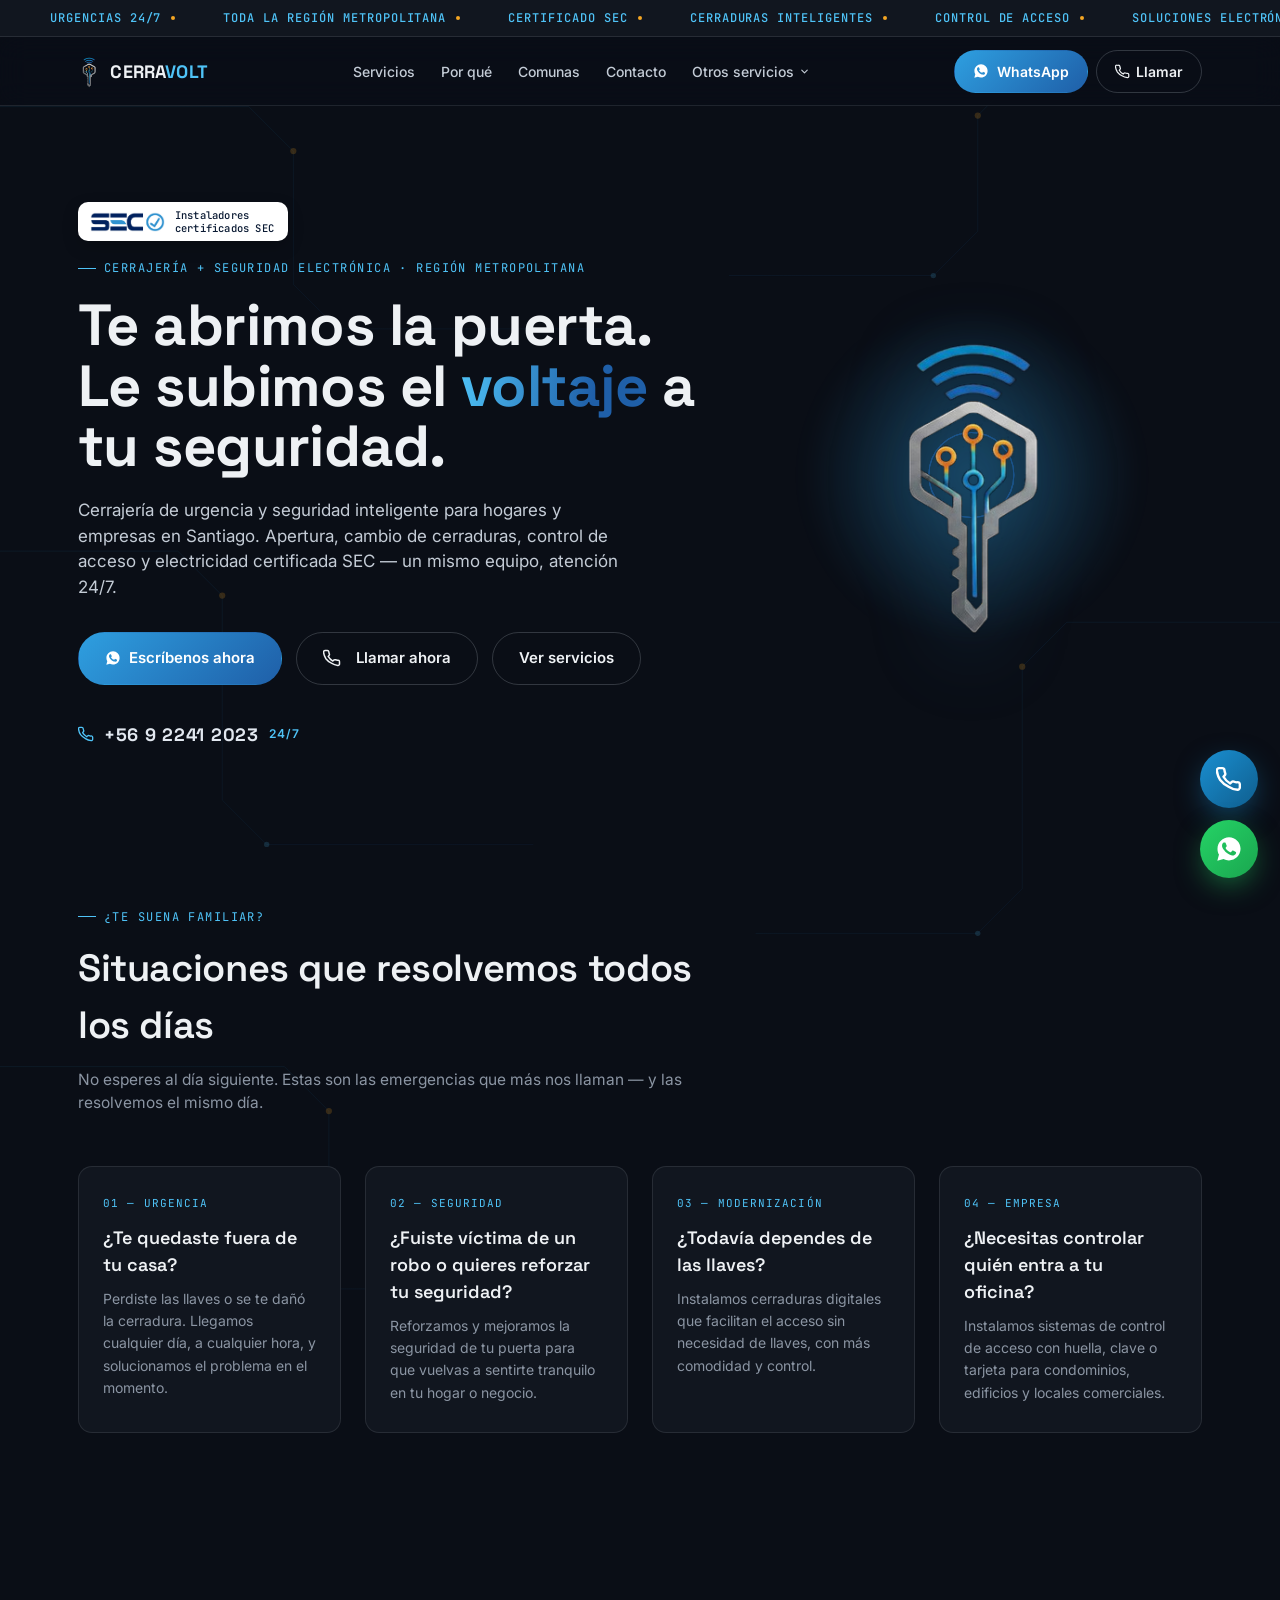
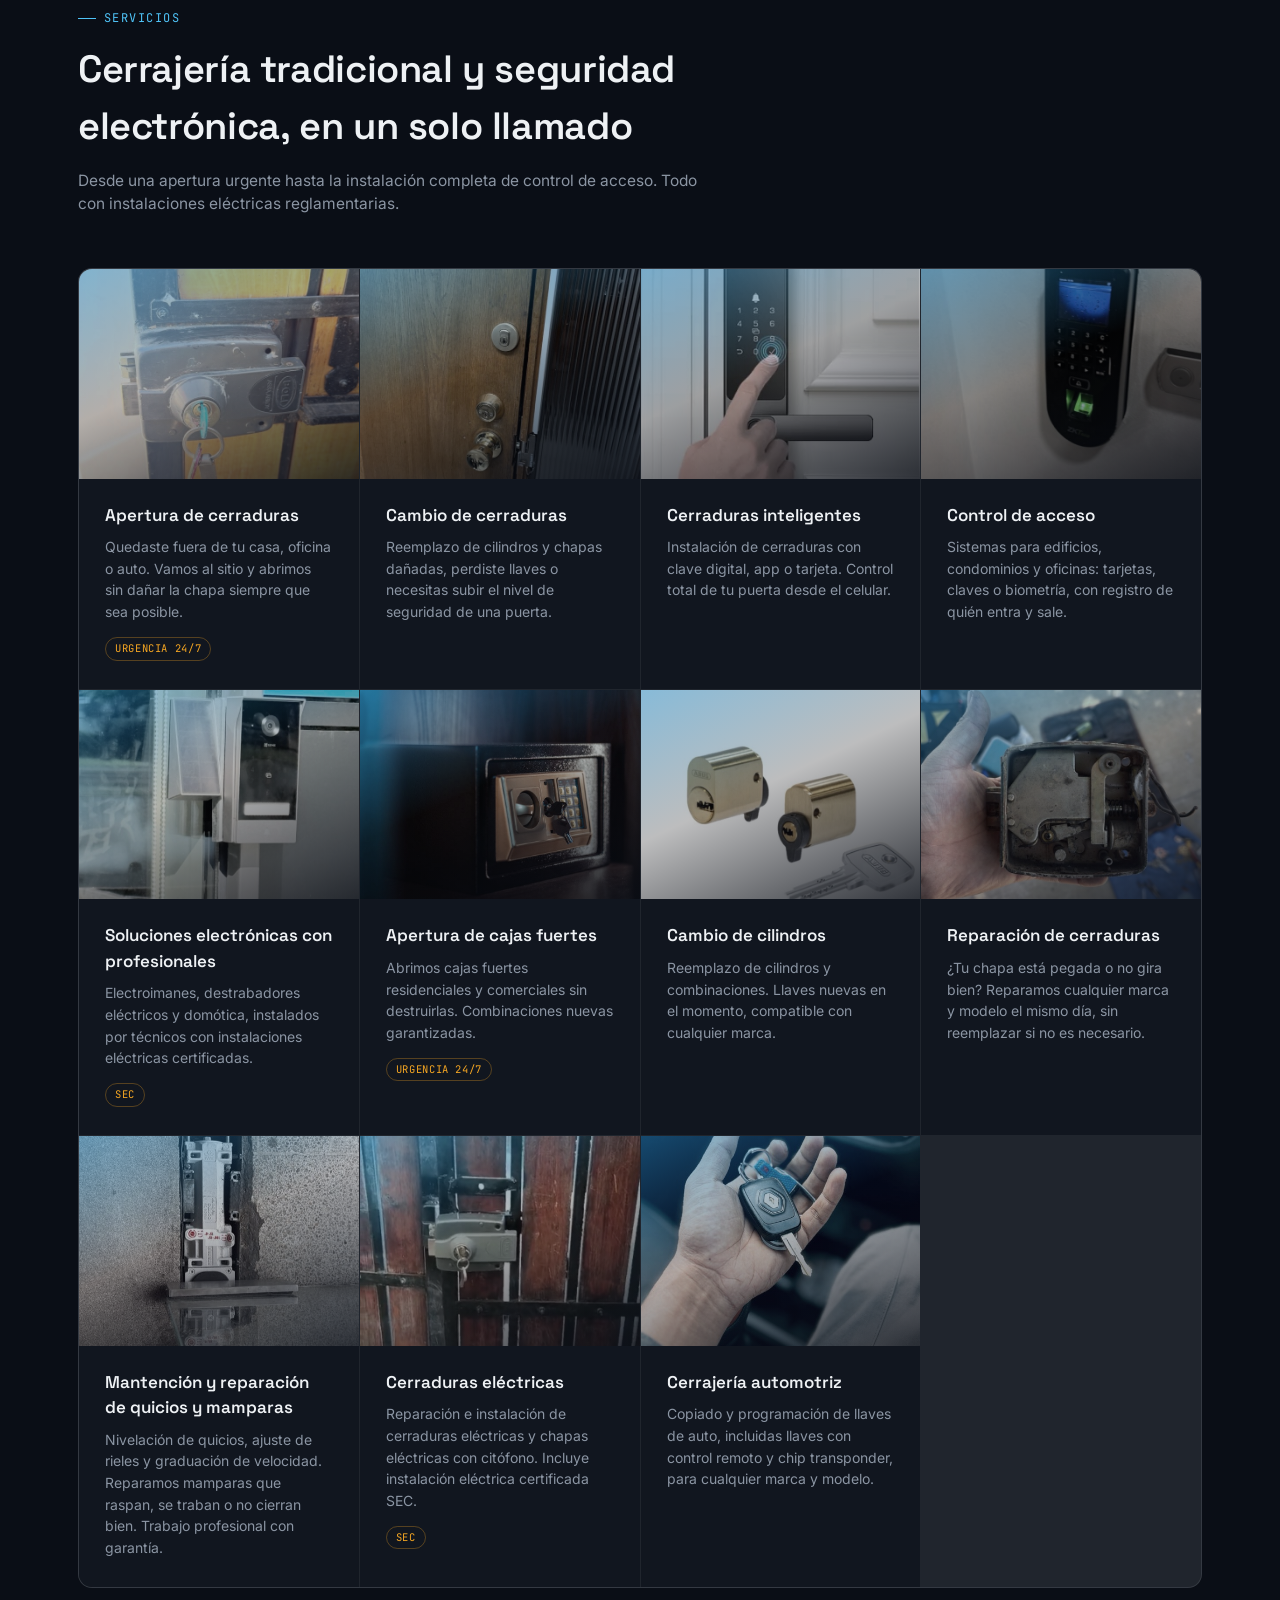
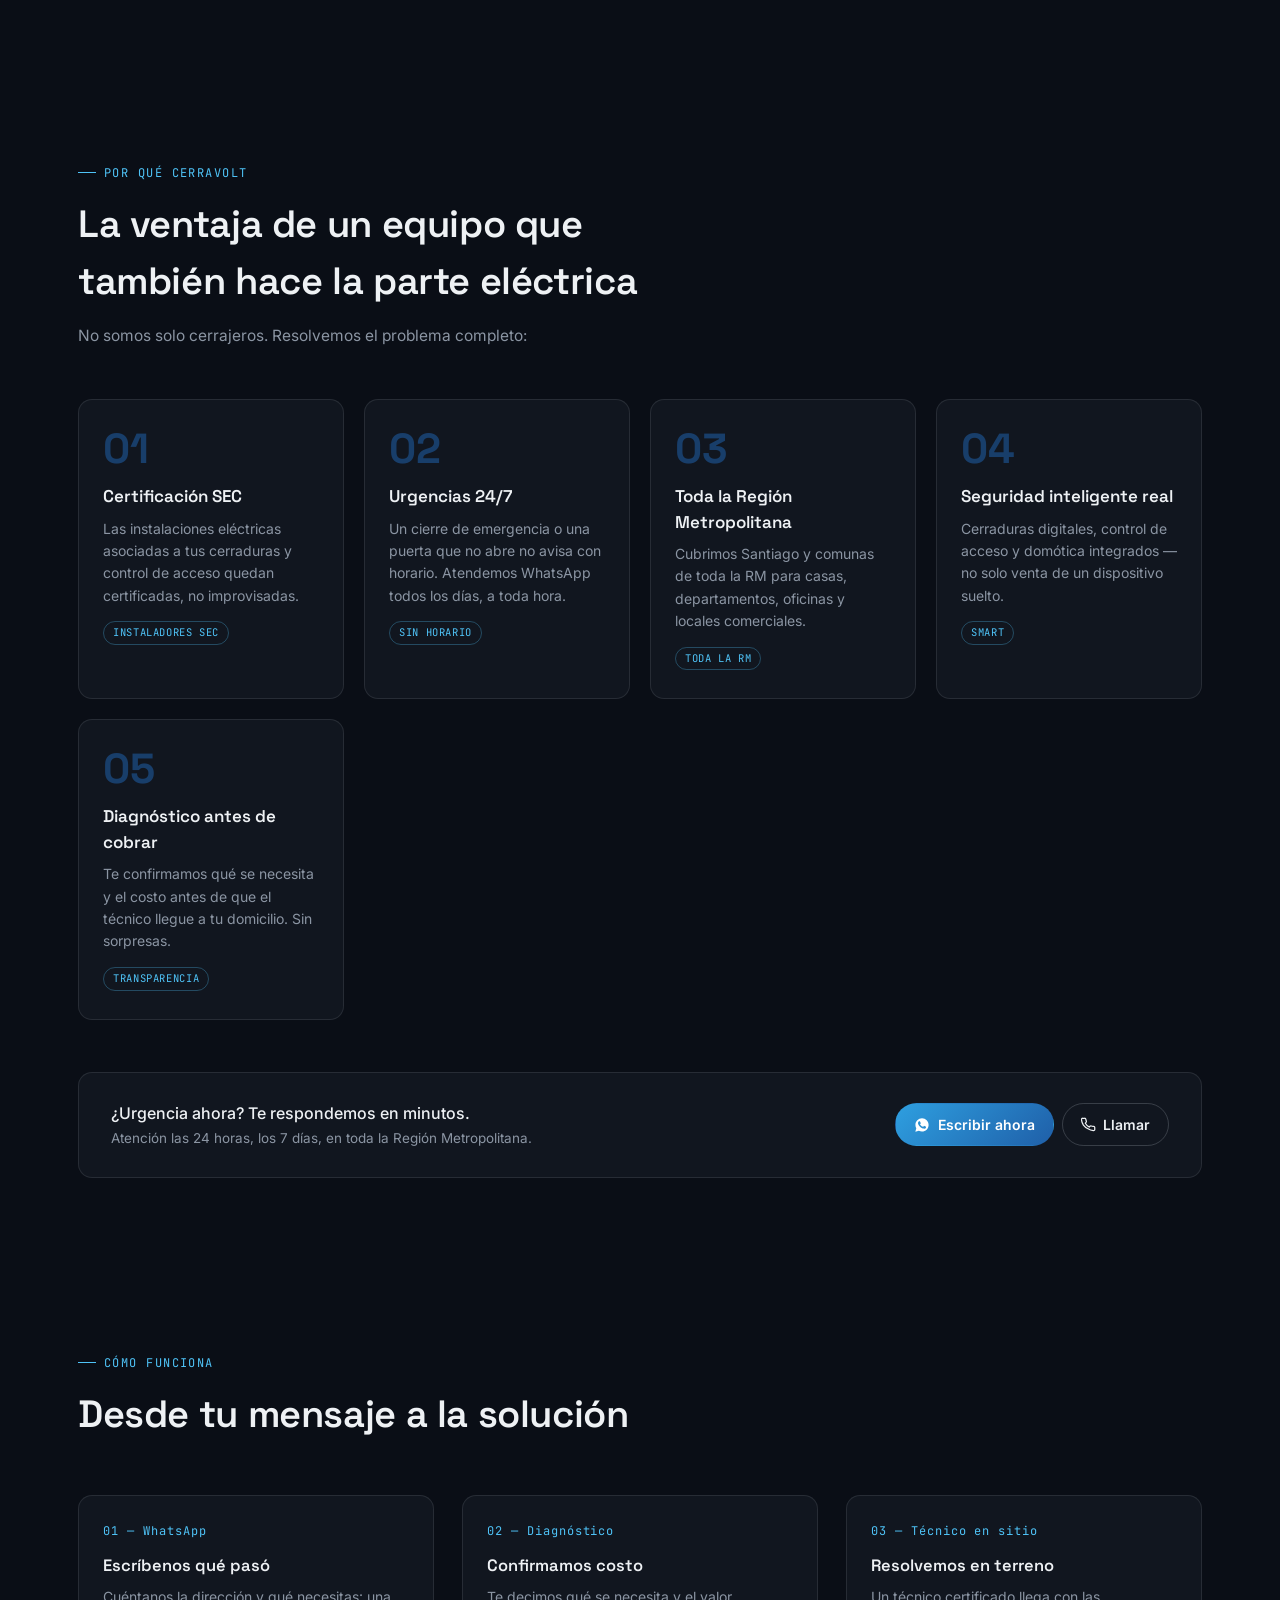
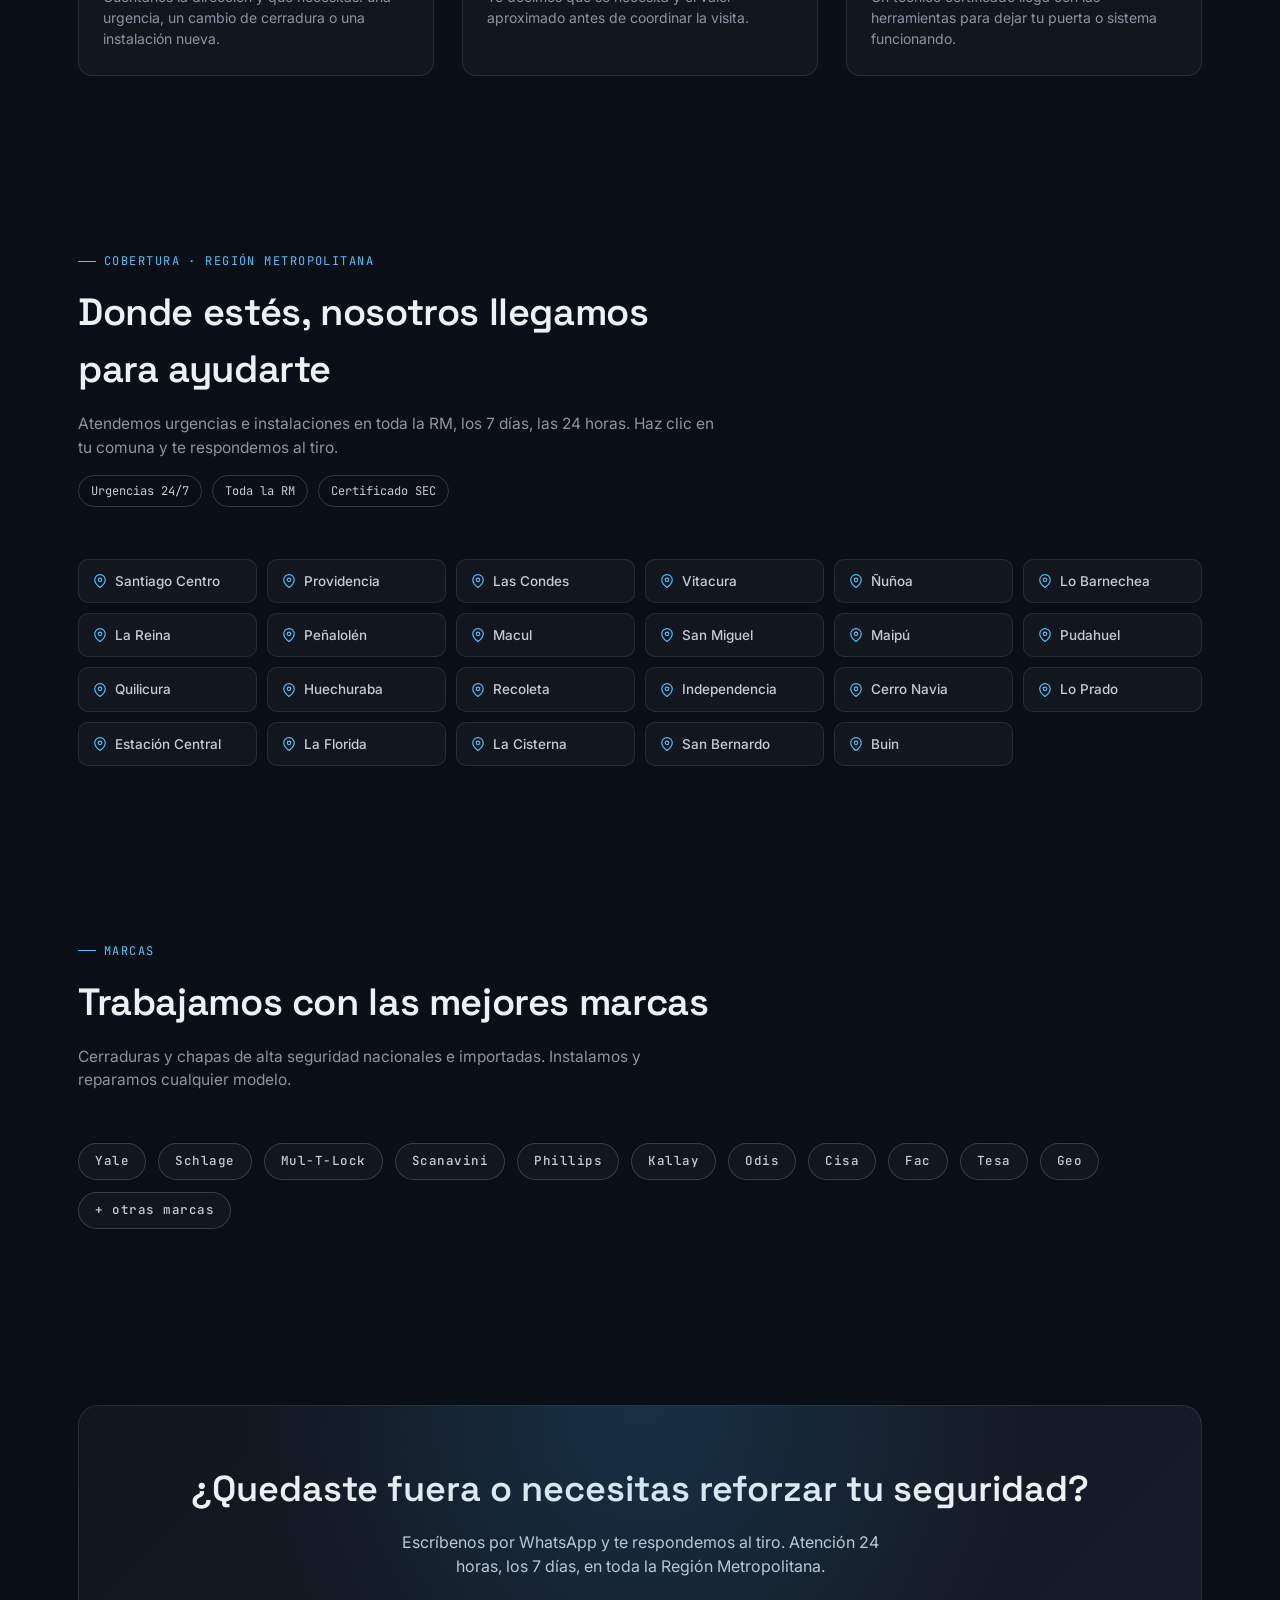
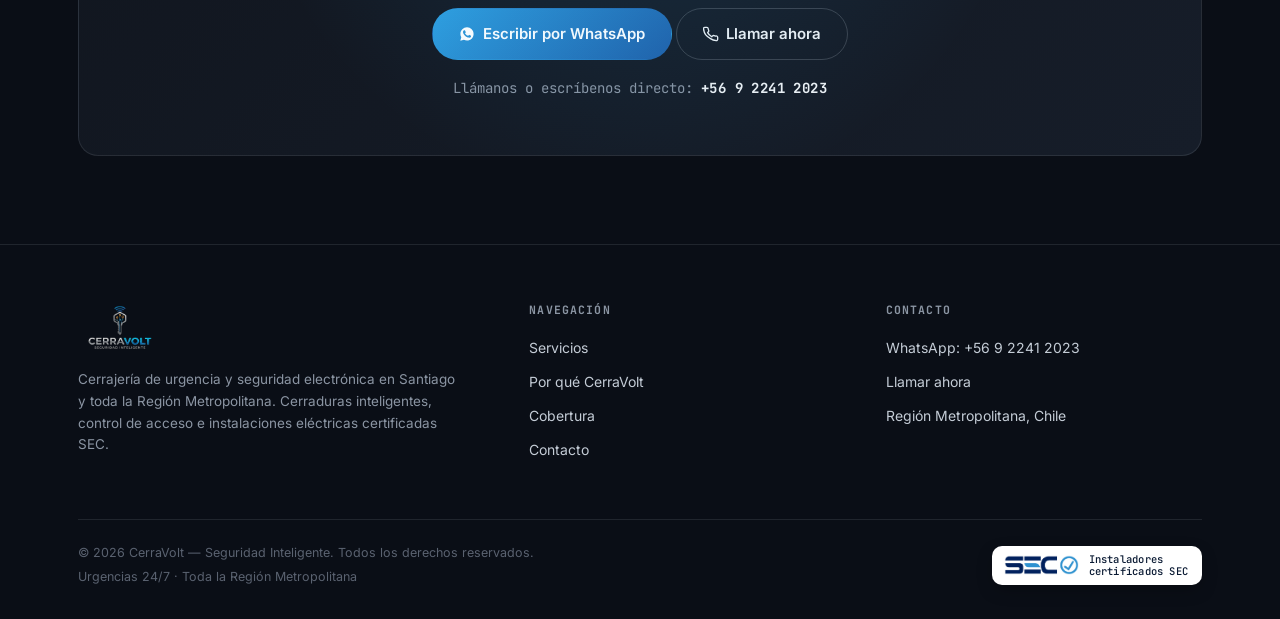
==== index.html @ a711265f "Add files via upload" ====
<!DOCTYPE html>
<html lang="es-CL">
<head>
<meta charset="UTF-8">
<meta name="viewport" content="width=device-width, initial-scale=1.0">
<!-- Google tag (gtag.js) -->
<script async src="https://www.googletagmanager.com/gtag/js?id=AW-18318931266"></script>
<script>
  window.dataLayer = window.dataLayer || [];
  function gtag(){dataLayer.push(arguments);}
  gtag('js', new Date());

  gtag('config', 'AW-18318931266');
</script>
<title>CerraVolt | Cerrajero de Urgencia y Seguridad Inteligente en Santiago RM</title>
<meta name="description" content="CerraVolt: cerrajería de urgencia 24/7 en toda la Región Metropolitana. Cambio de cerraduras, cerraduras inteligentes, control de acceso y electricidad certificada SEC.">
<link rel="icon" href="assets/img/logo-icon.png">
<link rel="preconnect" href="https://fonts.googleapis.com">
<link rel="preconnect" href="https://fonts.gstatic.com" crossorigin>
<link href="https://fonts.googleapis.com/css2?family=Space+Grotesk:wght@400;500;600;700&family=Inter:wght@400;500;600;700&family=JetBrains+Mono:wght@400;500&display=swap" rel="stylesheet">
<link rel="stylesheet" href="assets/css/site.css">
</head>
<body>

<!-- ========== SPLASH SCREEN ========== -->
<div id="cerravolt-splash" style="
  position:fixed; inset:0; z-index:99999;
  background: linear-gradient(160deg, #07142a 0%, #0f2f55 55%, #07142a 100%);
  display:flex; flex-direction:column; align-items:center; justify-content:center;
  overflow:hidden;
">
  <!-- Pistas PCB decorativas de fondo -->
  <svg id="splash-pcb" style="position:absolute;inset:0;width:100%;height:100%;opacity:0.08;" viewBox="0 0 600 400" preserveAspectRatio="xMidYMid slice" xmlns="http://www.w3.org/2000/svg">
    <g stroke="#2e9fe0" stroke-width="1.4" fill="none">
      <polyline points="0,80 60,80 60,140 160,140"/>
      <circle cx="160" cy="140" r="5" fill="#2e9fe0"/>
      <polyline points="160,140 220,140 220,60 360,60"/>
      <circle cx="220" cy="140" r="3" fill="none" stroke="#2e9fe0"/>
      <polyline points="360,60 360,200 480,200 480,280"/>
      <circle cx="360" cy="60" r="5" fill="#2e9fe0"/>
      <polyline points="0,250 80,250 80,320 200,320 200,200 340,200"/>
      <circle cx="80" cy="250" r="3" fill="none" stroke="#2e9fe0"/>
      <circle cx="340" cy="200" r="5" fill="#2e9fe0"/>
      <polyline points="500,0 500,100 600,100"/>
      <circle cx="500" cy="100" r="4" fill="#2e9fe0"/>
      <polyline points="120,0 120,40 280,40 280,160 420,160 420,360 600,360"/>
      <circle cx="280" cy="40" r="3" fill="none" stroke="#2e9fe0"/>
      <circle cx="420" cy="160" r="5" fill="#2e9fe0"/>
    </g>
  </svg>

  <!-- Logo (escala desde cero) -->
  <div id="splash-logo" style="
    width:110px; height:110px;
    transform:scale(0); opacity:0;
    transition: transform 0.6s cubic-bezier(.34,1.56,.64,1), opacity 0.4s ease;
    margin-bottom:24px;
  ">
    <img src="assets/img/logo-icon.png"
         alt="CerraVolt" style="width:100%;height:100%;object-fit:contain;filter:drop-shadow(0 0 18px #1a8fd1cc);">
  </div>

  <!-- Título (aparece letra a letra) -->
  <div id="splash-title" style="
    font-family:'Montserrat',sans-serif; font-size:clamp(28px,6vw,48px); font-weight:900;
    letter-spacing:0.18em; color:#ffffff; text-transform:uppercase;
    overflow:hidden; height:1.2em; display:flex;
    text-shadow: 0 0 20px #1a8fd199;
  ">
    <span id="splash-letters" style="display:inline-flex;gap:0;"></span>
  </div>

  <!-- Tagline fade-in -->
  <div id="splash-tagline" style="
    font-family:'Montserrat',sans-serif; font-size:clamp(11px,2vw,15px);
    letter-spacing:0.3em; color:#4fc3f7; text-transform:uppercase;
    margin-top:10px; opacity:0;
    transition: opacity 0.6s ease 0.1s;
  ">SEGURIDAD INTELIGENTE</div>

  <!-- Línea acento inferior -->
  <div id="splash-line" style="
    position:absolute; bottom:0; left:0; right:0; height:3px;
    background:linear-gradient(90deg,transparent 0%,#4fc3f7 40%,#2e9fe0 60%,transparent 100%);
    transform:scaleX(0); transform-origin:center;
    transition: transform 0.7s cubic-bezier(.25,.46,.45,.94) 0.3s;
  "></div>
</div>

<script>
(function(){
  // Solo mostrar si NO se ha mostrado en esta sesión
  if (sessionStorage.getItem('cv_splash_shown')) {
    document.getElementById('cerravolt-splash').style.display='none';
    return;
  }
  sessionStorage.setItem('cv_splash_shown','1');

  var splash = document.getElementById('cerravolt-splash');
  var logo   = document.getElementById('splash-logo');
  var lettersEl = document.getElementById('splash-letters');
  var tagline = document.getElementById('splash-tagline');
  var line   = document.getElementById('splash-line');
  var word   = 'CERRAVOLT';

  // Paso 1 (150ms): escala logo
  setTimeout(function(){
    logo.style.transform = 'scale(1)';
    logo.style.opacity   = '1';
  }, 150);

  // Paso 2 (700ms): escribir letras una a una
  var delay = 700;
  for (var i = 0; i < word.length; i++) {
    (function(ch, d){
      setTimeout(function(){
        var span = document.createElement('span');
        span.textContent = ch;
        span.style.cssText = 'display:inline-block;opacity:0;transform:translateY(30px);transition:all 0.25s ease;color:'+(i>=5?'#4fc3f7':'#ffffff');
        lettersEl.appendChild(span);
        requestAnimationFrame(function(){
          requestAnimationFrame(function(){
            span.style.opacity   = '1';
            span.style.transform = 'translateY(0)';
          });
        });
      }, d);
    })(word[i], delay + i * 100);
  }

  // Paso 3 (1750ms): tagline + línea
  setTimeout(function(){
    tagline.style.opacity = '1';
    line.style.transform  = 'scaleX(1)';
  }, 1750);

  // Paso 4 (2800ms): fade out splash
  setTimeout(function(){
    splash.style.transition = 'opacity 0.7s ease';
    splash.style.opacity = '0';
    splash.style.pointerEvents = 'none';
    setTimeout(function(){ splash.style.display = 'none'; }, 750);
  }, 2800);
})();
</script>
<!-- ========== /SPLASH SCREEN ========== -->


<svg class="circuit-bg" id="circuitBg" viewBox="0 0 1440 1600" preserveAspectRatio="xMidYMin slice" xmlns="http://www.w3.org/2000/svg">
  <defs>
    <linearGradient id="traceGrad" x1="0" y1="0" x2="1" y2="1">
      <stop offset="0%" stop-color="#2e9fe0"/>
      <stop offset="100%" stop-color="#1f5fa8"/>
    </linearGradient>
  </defs>
  <g stroke="url(#traceGrad)" stroke-width="1" fill="none" opacity="0.18">
    <path d="M -50 120 H 280 L 330 170 V 320 L 380 370 H 700"/>
    <path d="M 1500 80 H 1150 L 1100 130 V 260 L 1050 310 H 820"/>
    <path d="M -50 620 H 200 L 250 670 V 900 L 300 950 H 600"/>
    <path d="M 1500 700 H 1200 L 1150 750 V 1000 L 1100 1050 H 850"/>
    <path d="M -50 1200 H 320 L 370 1250 V 1450 H 700"/>
  </g>
  <g fill="#f5a623" opacity="0.35">
    <circle cx="330" cy="170" r="3.5"/>
    <circle cx="1100" cy="130" r="3.5"/>
    <circle cx="250" cy="670" r="3.5"/>
    <circle cx="1150" cy="750" r="3.5"/>
    <circle cx="370" cy="1250" r="3.5"/>
  </g>
  <g fill="#4fc3f7" opacity="0.3">
    <circle cx="380" cy="370" r="3"/>
    <circle cx="1050" cy="310" r="3"/>
    <circle cx="300" cy="950" r="3"/>
    <circle cx="1100" cy="1050" r="3"/>
  </g>
</svg>

<div class="marquee">
  <div class="wrap" style="padding:0;">
    <div class="marquee-track" id="marqueeTrack">
    </div>
  </div>
</div>

<header class="nav">
  <div class="wrap nav-inner">
    <a href="#top" class="brand">
      <img src="assets/img/logo-icon.png" alt="CerraVolt">
      <span class="word">CERRA<span class="volt">VOLT</span></span>
    </a>
    <button type="button" class="nav-mobile-toggle" id="navMobileToggle" aria-label="Abrir menú" aria-expanded="false" aria-controls="navMobileMenu">
      <svg width="22" height="22" viewBox="0 0 24 24" fill="none" stroke="currentColor" stroke-width="2" stroke-linecap="round" stroke-linejoin="round"><line x1="3" y1="6" x2="21" y2="6"/><line x1="3" y1="12" x2="21" y2="12"/><line x1="3" y1="18" x2="21" y2="18"/></svg>
    </button>
    <nav class="nav-links">
      <a href="#servicios">Servicios</a>
      <a href="#por-que">Por qué</a>
      <a href="#cobertura">Comunas</a>
      <a href="#contacto">Contacto</a>
      <div class="nav-dropdown">
        <a href="#" class="nav-dropdown-toggle" onclick="return false;">
          Otros servicios
          <svg width="11" height="11" viewBox="0 0 24 24" fill="none" stroke="currentColor" stroke-width="2.5" stroke-linecap="round" stroke-linejoin="round"><polyline points="6 9 12 15 18 9"/></svg>
        </a>
        <div class="nav-dropdown-menu">
          <a href="vidrieria/">Quicios, mamparas y vidrios</a>
          <a href="electricidad/">Soluciones eléctricas y electrónicas</a>
        </div>
      </div>
    </nav>
    <div style="display:flex;align-items:center;gap:8px;">
    <a class="btn btn-primary" id="navWaBtn" href="#" target="_blank" rel="noopener">
      <svg class="icon-wa" viewBox="0 0 24 24"><path fill="currentColor" d="M12.04 2C6.58 2 2.13 6.45 2.13 11.91c0 1.79.47 3.46 1.29 4.91L2 22l5.31-1.39c1.39.76 2.98 1.19 4.67 1.19h.01c5.46 0 9.91-4.45 9.91-9.91C21.9 6.45 17.5 2 12.04 2zm5.81 14.07c-.25.7-1.45 1.34-2 1.43-.51.08-1.15.11-1.86-.12-.43-.13-.98-.32-1.69-.62-2.97-1.28-4.91-4.27-5.06-4.47-.15-.2-1.21-1.61-1.21-3.07 0-1.46.77-2.18 1.04-2.47.27-.29.59-.36.79-.36.2 0 .4 0 .57.01.18.01.43-.07.67.51.25.6.85 2.07.92 2.22.07.15.12.33.02.53-.1.2-.15.32-.3.49-.15.17-.31.38-.45.51-.15.15-.3.31-.13.6.17.29.76 1.25 1.63 2.02 1.12 1 2.06 1.31 2.36 1.46.3.15.47.13.65-.08.18-.21.76-.88.96-1.18.2-.3.4-.25.67-.15.27.1 1.74.82 2.04.97.3.15.5.22.57.34.07.13.07.74-.18 1.44z"/></svg>
      WhatsApp
    </a>
    <a class="btn btn-ghost" href="tel:+56922412023" style="display:inline-flex;align-items:center;gap:6px;">
      <svg width="15" height="15" viewBox="0 0 24 24" fill="none" stroke="currentColor" stroke-width="2" stroke-linecap="round" stroke-linejoin="round"><path d="M22 16.92v3a2 2 0 01-2.18 2 19.79 19.79 0 01-8.63-3.07A19.5 19.5 0 013.86 13a19.79 19.79 0 01-3.07-8.67A2 2 0 012.77 2h3a2 2 0 012 1.72c.127.96.361 1.903.7 2.81a2 2 0 01-.45 2.11L6.91 9.91a16 16 0 006.18 6.18l1.27-1.27a2 2 0 012.11-.45c.907.339 1.85.573 2.81.7A2 2 0 0122 16.92z"/></svg>
      Llamar
    </a>
    </div>
  </div>
  <div class="nav-mobile-menu" id="navMobileMenu">
    <a href="#servicios">Servicios</a>
    <a href="#por-que">Por qué CerraVolt</a>
    <a href="#cobertura">Comunas</a>
    <a href="#marcas">Marcas</a>
    <a href="#contacto">Contacto</a>
    <div class="nav-mobile-divider"></div>
    <span class="nav-mobile-label">Otros servicios</span>
    <a href="vidrieria/">Quicios, mamparas y vidrios</a>
    <a href="electricidad/">Soluciones eléctricas y electrónicas</a>
    <div class="nav-mobile-divider"></div>
    <a class="btn btn-primary nav-mobile-wa-btn" href="#" target="_blank" rel="noopener">
      <svg class="icon-wa" viewBox="0 0 24 24"><path fill="currentColor" d="M12.04 2C6.58 2 2.13 6.45 2.13 11.91c0 1.79.47 3.46 1.29 4.91L2 22l5.31-1.39c1.39.76 2.98 1.19 4.67 1.19h.01c5.46 0 9.91-4.45 9.91-9.91C21.9 6.45 17.5 2 12.04 2zm5.81 14.07c-.25.7-1.45 1.34-2 1.43-.51.08-1.15.11-1.86-.12-.43-.13-.98-.32-1.69-.62-2.97-1.28-4.91-4.27-5.06-4.47-.15-.2-1.21-1.61-1.21-3.07 0-1.46.77-2.18 1.04-2.47.27-.29.59-.36.79-.36.2 0 .4 0 .57.01.18.01.43-.07.67.51.25.6.85 2.07.92 2.22.07.15.12.33.02.53-.1.2-.15.32-.3.49-.15.17-.31.38-.45.51-.15.15-.3.31-.13.6.17.29.76 1.25 1.63 2.02 1.12 1 2.06 1.31 2.36 1.46.3.15.47.13.65-.08.18-.21.76-.88.96-1.18.2-.3.4-.25.67-.15.27.1 1.74.82 2.04.97.3.15.5.22.57.34.07.13.07.74-.18 1.44z"/></svg>
      Escribir por WhatsApp
    </a>
    <a class="btn btn-ghost" href="tel:+56922412023" style="display:inline-flex;align-items:center;justify-content:center;gap:6px;">
      <svg width="15" height="15" viewBox="0 0 24 24" fill="none" stroke="currentColor" stroke-width="2" stroke-linecap="round" stroke-linejoin="round"><path d="M22 16.92v3a2 2 0 01-2.18 2 19.79 19.79 0 01-8.63-3.07A19.5 19.5 0 013.86 13a19.79 19.79 0 01-3.07-8.67A2 2 0 012.77 2h3a2 2 0 012 1.72c.127.96.361 1.903.7 2.81a2 2 0 01-.45 2.11L6.91 9.91a16 16 0 006.18 6.18l1.27-1.27a2 2 0 012.11-.45c.907.339 1.85.573 2.81.7A2 2 0 0122 16.92z"/></svg>
      Llamar ahora
    </a>
  </div>
</header>

<main id="top">

  <section class="hero">
    <div class="wrap hero-grid">
      <div>
        <div class="sec-badge" style="margin-bottom:18px;">
          <img src="assets/img/sec-badge.png" alt="SEC">
          <span>Instaladores<br>certificados SEC</span>
        </div>
        <div class="eyebrow">Cerrajería + seguridad electrónica · Región Metropolitana</div>
        <h1>Te abrimos la puerta.<br>Le subimos el <span class="accent">voltaje</span> a tu seguridad.</h1>
        <p class="lead">Cerrajería de urgencia y seguridad inteligente para hogares y empresas en Santiago. Apertura, cambio de cerraduras, control de acceso y electricidad certificada SEC — un mismo equipo, atención 24/7.</p>
        <div class="hero-cta">
          <a class="btn btn-primary btn-lg hero-wa-btn" href="#" target="_blank" rel="noopener">
            <svg class="icon-wa" viewBox="0 0 24 24"><path fill="currentColor" d="M12.04 2C6.58 2 2.13 6.45 2.13 11.91c0 1.79.47 3.46 1.29 4.91L2 22l5.31-1.39c1.39.76 2.98 1.19 4.67 1.19h.01c5.46 0 9.91-4.45 9.91-9.91C21.9 6.45 17.5 2 12.04 2zm5.81 14.07c-.25.7-1.45 1.34-2 1.43-.51.08-1.15.11-1.86-.12-.43-.13-.98-.32-1.69-.62-2.97-1.28-4.91-4.27-5.06-4.47-.15-.2-1.21-1.61-1.21-3.07 0-1.46.77-2.18 1.04-2.47.27-.29.59-.36.79-.36.2 0 .4 0 .57.01.18.01.43-.07.67.51.25.6.85 2.07.92 2.22.07.15.12.33.02.53-.1.2-.15.32-.3.49-.15.17-.31.38-.45.51-.15.15-.3.31-.13.6.17.29.76 1.25 1.63 2.02 1.12 1 2.06 1.31 2.36 1.46.3.15.47.13.65-.08.18-.21.76-.88.96-1.18.2-.3.4-.25.67-.15.27.1 1.74.82 2.04.97.3.15.5.22.57.34.07.13.07.74-.18 1.44z"/></svg>
            Escríbenos ahora
          </a>
          <a class="btn btn-ghost btn-lg" href="tel:+56922412023">
            <svg width="18" height="18" viewBox="0 0 24 24" fill="none" stroke="currentColor" stroke-width="2" stroke-linecap="round" stroke-linejoin="round" style="margin-right:7px;flex-shrink:0"><path d="M22 16.92v3a2 2 0 01-2.18 2 19.79 19.79 0 01-8.63-3.07A19.5 19.5 0 013.86 13a19.79 19.79 0 01-3.07-8.67A2 2 0 012.77 2h3a2 2 0 012 1.72c.127.96.361 1.903.7 2.81a2 2 0 01-.45 2.11L6.91 9.91a16 16 0 006.18 6.18l1.27-1.27a2 2 0 012.11-.45c.907.339 1.85.573 2.81.7A2 2 0 0122 16.92z"/></svg>
            Llamar ahora
          </a>
          <a class="btn btn-ghost btn-lg" href="#servicios">Ver servicios</a>
        </div>
        <div class="hero-phone-display" style="margin-top:14px; display:flex; align-items:center; gap:10px;">
          <svg width="16" height="16" viewBox="0 0 24 24" fill="none" stroke="#4fc3f7" stroke-width="2" stroke-linecap="round" stroke-linejoin="round"><path d="M22 16.92v3a2 2 0 01-2.18 2 19.79 19.79 0 01-8.63-3.07A19.5 19.5 0 013.86 13a19.79 19.79 0 01-3.07-8.67A2 2 0 012.77 2h3a2 2 0 012 1.72c.127.96.361 1.903.7 2.81a2 2 0 01-.45 2.11L6.91 9.91a16 16 0 006.18 6.18l1.27-1.27a2 2 0 012.11-.45c.907.339 1.85.573 2.81.7A2 2 0 0122 16.92z"/></svg>
          <a href="tel:+56922412023" style="color:#e2e8f0; font-size:18px; font-weight:700; letter-spacing:0.04em; text-decoration:none; font-family:var(--display);">+56 9 2241 2023</a>
          <span style="font-size:12px; color:#4fc3f7; font-weight:600; letter-spacing:0.08em;">24/7</span>
        </div>
      </div>
      <div class="hero-visual">
        <svg class="rings" viewBox="0 0 320 320">
          <circle class="ring r1" cx="160" cy="160" r="40"/>
          <circle class="ring r2" cx="160" cy="160" r="40"/>
          <circle class="ring r3" cx="160" cy="160" r="40"/>
        </svg>
        <div class="glow"></div>
        <img src="assets/img/hero-key.png" alt="Llave inteligente CerraVolt">
      </div>
    </div>
  </section>

  <section id="situaciones">
    <div class="wrap">
      <div class="section-head">
        <div class="eyebrow">¿Te suena familiar?</div>
        <h2>Situaciones que resolvemos todos los días</h2>
        <p>No esperes al día siguiente. Estas son las emergencias que más nos llaman — y las resolvemos el mismo día.</p>
      </div>
      <div class="pain-grid">
        <div class="pain-card">
          <div class="pain-n">01 — Urgencia</div>
          <h3>¿Te quedaste fuera de tu casa?</h3>
          <p>Perdiste las llaves o se te dañó la cerradura. Llegamos cualquier día, a cualquier hora, y solucionamos el problema en el momento.</p>
        </div>
        <div class="pain-card">
          <div class="pain-n">02 — Seguridad</div>
          <h3>¿Fuiste víctima de un robo o quieres reforzar tu seguridad?</h3>
          <p>Reforzamos y mejoramos la seguridad de tu puerta para que vuelvas a sentirte tranquilo en tu hogar o negocio.</p>
        </div>
        <div class="pain-card">
          <div class="pain-n">03 — Modernización</div>
          <h3>¿Todavía dependes de las llaves?</h3>
          <p>Instalamos cerraduras digitales que facilitan el acceso sin necesidad de llaves, con más comodidad y control.</p>
        </div>
        <div class="pain-card">
          <div class="pain-n">04 — Empresa</div>
          <h3>¿Necesitas controlar quién entra a tu oficina?</h3>
          <p>Instalamos sistemas de control de acceso con huella, clave o tarjeta para condominios, edificios y locales comerciales.</p>
        </div>
      </div>
    </div>
  </section>

  <section id="servicios">
    <div class="wrap">
      <div class="section-head">
        <div class="eyebrow">Servicios</div>
        <h2>Cerrajería tradicional y seguridad electrónica, en un solo llamado</h2>
        <p>Desde una apertura urgente hasta la instalación completa de control de acceso. Todo con instalaciones eléctricas reglamentarias.</p>
      </div>
      <div class="services-grid">

        <div class="service-card">
          <div class="thumb"><img src="assets/img/services/apertura-cerraduras.jpg" alt="Apertura de cerraduras" loading="lazy"></div>
          <div class="body">
            <h3>Apertura de cerraduras</h3>
            <p>Quedaste fuera de tu casa, oficina o auto. Vamos al sitio y abrimos sin dañar la chapa siempre que sea posible.</p>
          <span class="tag">Urgencia 24/7</span>
          </div>
        </div>

        <div class="service-card">
          <div class="thumb"><img src="assets/img/services/cambio-cerraduras.jpg" alt="Cambio de cerraduras" loading="lazy"></div>
          <div class="body">
            <h3>Cambio de cerraduras</h3>
            <p>Reemplazo de cilindros y chapas dañadas, perdiste llaves o necesitas subir el nivel de seguridad de una puerta.</p>
          </div>
        </div>

        <div class="service-card">
          <div class="thumb"><img src="assets/img/services/cerraduras-inteligentes.jpg" alt="Cerraduras inteligentes" loading="lazy"></div>
          <div class="body">
            <h3>Cerraduras inteligentes</h3>
            <p>Instalación de cerraduras con clave digital, app o tarjeta. Control total de tu puerta desde el celular.</p>
          </div>
        </div>

        <div class="service-card">
          <div class="thumb"><img src="assets/img/services/control-acceso.jpg" alt="Control de acceso" loading="lazy"></div>
          <div class="body">
            <h3>Control de acceso</h3>
            <p>Sistemas para edificios, condominios y oficinas: tarjetas, claves o biometría, con registro de quién entra y sale.</p>
          </div>
        </div>

        <div class="service-card">
          <div class="thumb"><img src="assets/img/services/soluciones-electronicas.jpg" alt="Soluciones electrónicas con profesionales" loading="lazy"></div>
          <div class="body">
            <h3>Soluciones electrónicas con profesionales</h3>
            <p>Electroimanes, destrabadores eléctricos y domótica, instalados por técnicos con instalaciones eléctricas certificadas.</p>
          <span class="tag">SEC</span>
          </div>
        </div>

        <div class="service-card">
          <div class="thumb"><img src="assets/img/services/cajas-fuertes.jpg" alt="Apertura de cajas fuertes" loading="lazy"></div>
          <div class="body">
            <h3>Apertura de cajas fuertes</h3>
            <p>Abrimos cajas fuertes residenciales y comerciales sin destruirlas. Combinaciones nuevas garantizadas.</p>
          <span class="tag">Urgencia 24/7</span>
          </div>
        </div>

        <div class="service-card">
          <div class="thumb"><img src="assets/img/services/cambio-cilindros.jpg" alt="Cambio de cilindros" loading="lazy"></div>
          <div class="body">
            <h3>Cambio de cilindros</h3>
            <p>Reemplazo de cilindros y combinaciones. Llaves nuevas en el momento, compatible con cualquier marca.</p>
          </div>
        </div>

        <div class="service-card">
          <div class="thumb"><img src="assets/img/services/reparacion-cerraduras.jpg" alt="Reparación de cerraduras" loading="lazy"></div>
          <div class="body">
            <h3>Reparación de cerraduras</h3>
            <p>¿Tu chapa está pegada o no gira bien? Reparamos cualquier marca y modelo el mismo día, sin reemplazar si no es necesario.</p>
          </div>
        </div>

        <div class="service-card">
          <div class="thumb"><img src="assets/img/services/quicios-mamparas.jpg" alt="Mantención y reparación de quicios y mamparas" loading="lazy"></div>
          <div class="body">
            <h3>Mantención y reparación de quicios y mamparas</h3>
            <p>Nivelación de quicios, ajuste de rieles y graduación de velocidad. Reparamos mamparas que raspan, se traban o no cierran bien. Trabajo profesional con garantía.</p>
          </div>
        </div>

        <div class="service-card">
          <div class="thumb"><img src="assets/img/services/cerraduras-electricas.jpg" alt="Cerraduras eléctricas" loading="lazy"></div>
          <div class="body">
            <h3>Cerraduras eléctricas</h3>
            <p>Reparación e instalación de cerraduras eléctricas y chapas eléctricas con citófono. Incluye instalación eléctrica certificada SEC.</p>
          <span class="tag">SEC</span>
          </div>
        </div>

        <div class="service-card">
          <div class="thumb"><img src="assets/img/services/cerrajeria-automotriz.jpg" alt="Cerrajería automotriz" loading="lazy"></div>
          <div class="body">
            <h3>Cerrajería automotriz</h3>
            <p>Copiado y programación de llaves de auto, incluidas llaves con control remoto y chip transponder, para cualquier marca y modelo.</p>
          </div>
        </div>

      </div>
    </div>
  </section>

  <section id="por-que">
    <div class="wrap">
      <div class="section-head">
        <div class="eyebrow">Por qué CerraVolt</div>
        <h2>La ventaja de un equipo que también hace la parte eléctrica</h2>
        <p>No somos solo cerrajeros. Resolvemos el problema completo:</p>
      </div>
      <div class="why-cards">
        <div class="why-card">
          <div class="wn">01</div>
          <h3>Certificación SEC</h3>
          <p>Las instalaciones eléctricas asociadas a tus cerraduras y control de acceso quedan certificadas, no improvisadas.</p>
          <span class="wtag">Instaladores SEC</span>
        </div>
        <div class="why-card">
          <div class="wn">02</div>
          <h3>Urgencias 24/7</h3>
          <p>Un cierre de emergencia o una puerta que no abre no avisa con horario. Atendemos WhatsApp todos los días, a toda hora.</p>
          <span class="wtag">Sin horario</span>
        </div>
        <div class="why-card">
          <div class="wn">03</div>
          <h3>Toda la Región Metropolitana</h3>
          <p>Cubrimos Santiago y comunas de toda la RM para casas, departamentos, oficinas y locales comerciales.</p>
          <span class="wtag">Toda la RM</span>
        </div>
        <div class="why-card">
          <div class="wn">04</div>
          <h3>Seguridad inteligente real</h3>
          <p>Cerraduras digitales, control de acceso y domótica integrados — no solo venta de un dispositivo suelto.</p>
          <span class="wtag">Smart</span>
        </div>
        <div class="why-card">
          <div class="wn">05</div>
          <h3>Diagnóstico antes de cobrar</h3>
          <p>Te confirmamos qué se necesita y el costo antes de que el técnico llegue a tu domicilio. Sin sorpresas.</p>
          <span class="wtag">Transparencia</span>
        </div>
      </div>
      <div class="mid-cta">
        <div>
          <p>¿Urgencia ahora? Te respondemos en minutos.</p>
          <span>Atención las 24 horas, los 7 días, en toda la Región Metropolitana.</span>
        </div>
        <div style="display:flex;align-items:center;gap:8px;">
        <a class="btn btn-primary" id="midWaBtn" href="#" target="_blank" rel="noopener">
          <svg width="16" height="16" viewBox="0 0 24 24"><path fill="currentColor" d="M12.04 2C6.58 2 2.13 6.45 2.13 11.91c0 1.79.47 3.46 1.29 4.91L2 22l5.31-1.39c1.39.76 2.98 1.19 4.67 1.19h.01c5.46 0 9.91-4.45 9.91-9.91C21.9 6.45 17.5 2 12.04 2zm5.81 14.07c-.25.7-1.45 1.34-2 1.43-.51.08-1.15.11-1.86-.12-.43-.13-.98-.32-1.69-.62-2.97-1.28-4.91-4.27-5.06-4.47-.15-.2-1.21-1.61-1.21-3.07 0-1.46.77-2.18 1.04-2.47.27-.29.59-.36.79-.36.2 0 .4 0 .57.01.18.01.43-.07.67.51.25.6.85 2.07.92 2.22.07.15.12.33.02.53-.1.2-.15.32-.3.49-.15.17-.31.38-.45.51-.15.15-.3.31-.13.6.17.29.76 1.25 1.63 2.02 1.12 1 2.06 1.31 2.36 1.46.3.15.47.13.65-.08.18-.21.76-.88.96-1.18.2-.3.4-.25.67-.15.27.1 1.74.82 2.04.97.3.15.5.22.57.34.07.13.07.74-.18 1.44z"/></svg>
          Escribir ahora
        </a>
        <a class="btn btn-ghost" href="tel:+56922412023" style="display:inline-flex;align-items:center;gap:7px;">
          <svg width="15" height="15" viewBox="0 0 24 24" fill="none" stroke="currentColor" stroke-width="2" stroke-linecap="round" stroke-linejoin="round"><path d="M22 16.92v3a2 2 0 01-2.18 2 19.79 19.79 0 01-8.63-3.07A19.5 19.5 0 013.86 13a19.79 19.79 0 01-3.07-8.67A2 2 0 012.77 2h3a2 2 0 012 1.72c.127.96.361 1.903.7 2.81a2 2 0 01-.45 2.11L6.91 9.91a16 16 0 006.18 6.18l1.27-1.27a2 2 0 012.11-.45c.907.339 1.85.573 2.81.7A2 2 0 0122 16.92z"/></svg>
          Llamar
        </a>
        </div>
      </div>
    </div>
  </section>

  <section id="como-funciona">
    <div class="wrap">
      <div class="section-head">
        <div class="eyebrow">Cómo funciona</div>
        <h2>Desde tu mensaje a la solución</h2>
      </div>
      <div class="steps">
        <div class="step">
          <div class="n">01 — WhatsApp</div>
          <h3>Escríbenos qué pasó</h3>
          <p>Cuéntanos la dirección y qué necesitas: una urgencia, un cambio de cerradura o una instalación nueva.</p>
        </div>
        <div class="step">
          <div class="n">02 — Diagnóstico</div>
          <h3>Confirmamos costo</h3>
          <p>Te decimos qué se necesita y el valor aproximado antes de coordinar la visita.</p>
        </div>
        <div class="step">
          <div class="n">03 — Técnico en sitio</div>
          <h3>Resolvemos en terreno</h3>
          <p>Un técnico certificado llega con las herramientas para dejar tu puerta o sistema funcionando.</p>
        </div>
      </div>
    </div>
  </section>

  <section id="cobertura">
    <div class="wrap">
      <div class="section-head">
        <div class="eyebrow">Cobertura · Región Metropolitana</div>
        <h2>Donde estés, nosotros llegamos para ayudarte</h2>
        <p>Atendemos urgencias e instalaciones en toda la RM, los 7 días, las 24 horas. Haz clic en tu comuna y te respondemos al tiro.</p>
        <div class="chips" style="margin-top:16px;">
          <span class="chip">Urgencias 24/7</span>
          <span class="chip">Toda la RM</span>
          <span class="chip">Certificado SEC</span>
        </div>
      </div>
      <div class="communes-grid">
        <a class="commune-btn" href="https://wa.me/56922412023?text=Necesito%20un%20cerrajero%20en%20Santiago%20Centro" target="_blank" rel="noopener"><svg width="14" height="14" viewBox="0 0 24 24" fill="none" stroke="currentColor" stroke-width="2"><path d="M21 10c0 7-9 13-9 13S3 17 3 10a9 9 0 0118 0z"/><circle cx="12" cy="10" r="3"/></svg>Santiago Centro</a>
        <a class="commune-btn" href="https://wa.me/56922412023?text=Necesito%20un%20cerrajero%20en%20Providencia" target="_blank" rel="noopener"><svg width="14" height="14" viewBox="0 0 24 24" fill="none" stroke="currentColor" stroke-width="2"><path d="M21 10c0 7-9 13-9 13S3 17 3 10a9 9 0 0118 0z"/><circle cx="12" cy="10" r="3"/></svg>Providencia</a>
        <a class="commune-btn" href="https://wa.me/56922412023?text=Necesito%20un%20cerrajero%20en%20Las%20Condes" target="_blank" rel="noopener"><svg width="14" height="14" viewBox="0 0 24 24" fill="none" stroke="currentColor" stroke-width="2"><path d="M21 10c0 7-9 13-9 13S3 17 3 10a9 9 0 0118 0z"/><circle cx="12" cy="10" r="3"/></svg>Las Condes</a>
        <a class="commune-btn" href="https://wa.me/56922412023?text=Necesito%20un%20cerrajero%20en%20Vitacura" target="_blank" rel="noopener"><svg width="14" height="14" viewBox="0 0 24 24" fill="none" stroke="currentColor" stroke-width="2"><path d="M21 10c0 7-9 13-9 13S3 17 3 10a9 9 0 0118 0z"/><circle cx="12" cy="10" r="3"/></svg>Vitacura</a>
        <a class="commune-btn" href="https://wa.me/56922412023?text=Necesito%20un%20cerrajero%20en%20%C3%91u%C3%B1oa" target="_blank" rel="noopener"><svg width="14" height="14" viewBox="0 0 24 24" fill="none" stroke="currentColor" stroke-width="2"><path d="M21 10c0 7-9 13-9 13S3 17 3 10a9 9 0 0118 0z"/><circle cx="12" cy="10" r="3"/></svg>Ñuñoa</a>
        <a class="commune-btn" href="https://wa.me/56922412023?text=Necesito%20un%20cerrajero%20en%20Lo%20Barnechea" target="_blank" rel="noopener"><svg width="14" height="14" viewBox="0 0 24 24" fill="none" stroke="currentColor" stroke-width="2"><path d="M21 10c0 7-9 13-9 13S3 17 3 10a9 9 0 0118 0z"/><circle cx="12" cy="10" r="3"/></svg>Lo Barnechea</a>
        <a class="commune-btn" href="https://wa.me/56922412023?text=Necesito%20un%20cerrajero%20en%20La%20Reina" target="_blank" rel="noopener"><svg width="14" height="14" viewBox="0 0 24 24" fill="none" stroke="currentColor" stroke-width="2"><path d="M21 10c0 7-9 13-9 13S3 17 3 10a9 9 0 0118 0z"/><circle cx="12" cy="10" r="3"/></svg>La Reina</a>
        <a class="commune-btn" href="https://wa.me/56922412023?text=Necesito%20un%20cerrajero%20en%20Pe%C3%B1alol%C3%A9n" target="_blank" rel="noopener"><svg width="14" height="14" viewBox="0 0 24 24" fill="none" stroke="currentColor" stroke-width="2"><path d="M21 10c0 7-9 13-9 13S3 17 3 10a9 9 0 0118 0z"/><circle cx="12" cy="10" r="3"/></svg>Peñalolén</a>
        <a class="commune-btn" href="https://wa.me/56922412023?text=Necesito%20un%20cerrajero%20en%20Macul" target="_blank" rel="noopener"><svg width="14" height="14" viewBox="0 0 24 24" fill="none" stroke="currentColor" stroke-width="2"><path d="M21 10c0 7-9 13-9 13S3 17 3 10a9 9 0 0118 0z"/><circle cx="12" cy="10" r="3"/></svg>Macul</a>
        <a class="commune-btn" href="https://wa.me/56922412023?text=Necesito%20un%20cerrajero%20en%20San%20Miguel" target="_blank" rel="noopener"><svg width="14" height="14" viewBox="0 0 24 24" fill="none" stroke="currentColor" stroke-width="2"><path d="M21 10c0 7-9 13-9 13S3 17 3 10a9 9 0 0118 0z"/><circle cx="12" cy="10" r="3"/></svg>San Miguel</a>
        <a class="commune-btn" href="https://wa.me/56922412023?text=Necesito%20un%20cerrajero%20en%20Maip%C3%BA" target="_blank" rel="noopener"><svg width="14" height="14" viewBox="0 0 24 24" fill="none" stroke="currentColor" stroke-width="2"><path d="M21 10c0 7-9 13-9 13S3 17 3 10a9 9 0 0118 0z"/><circle cx="12" cy="10" r="3"/></svg>Maipú</a>
        <a class="commune-btn" href="https://wa.me/56922412023?text=Necesito%20un%20cerrajero%20en%20Pudahuel" target="_blank" rel="noopener"><svg width="14" height="14" viewBox="0 0 24 24" fill="none" stroke="currentColor" stroke-width="2"><path d="M21 10c0 7-9 13-9 13S3 17 3 10a9 9 0 0118 0z"/><circle cx="12" cy="10" r="3"/></svg>Pudahuel</a>
        <a class="commune-btn" href="https://wa.me/56922412023?text=Necesito%20un%20cerrajero%20en%20Quilicura" target="_blank" rel="noopener"><svg width="14" height="14" viewBox="0 0 24 24" fill="none" stroke="currentColor" stroke-width="2"><path d="M21 10c0 7-9 13-9 13S3 17 3 10a9 9 0 0118 0z"/><circle cx="12" cy="10" r="3"/></svg>Quilicura</a>
        <a class="commune-btn" href="https://wa.me/56922412023?text=Necesito%20un%20cerrajero%20en%20Huechuraba" target="_blank" rel="noopener"><svg width="14" height="14" viewBox="0 0 24 24" fill="none" stroke="currentColor" stroke-width="2"><path d="M21 10c0 7-9 13-9 13S3 17 3 10a9 9 0 0118 0z"/><circle cx="12" cy="10" r="3"/></svg>Huechuraba</a>
        <a class="commune-btn" href="https://wa.me/56922412023?text=Necesito%20un%20cerrajero%20en%20Recoleta" target="_blank" rel="noopener"><svg width="14" height="14" viewBox="0 0 24 24" fill="none" stroke="currentColor" stroke-width="2"><path d="M21 10c0 7-9 13-9 13S3 17 3 10a9 9 0 0118 0z"/><circle cx="12" cy="10" r="3"/></svg>Recoleta</a>
        <a class="commune-btn" href="https://wa.me/56922412023?text=Necesito%20un%20cerrajero%20en%20Independencia" target="_blank" rel="noopener"><svg width="14" height="14" viewBox="0 0 24 24" fill="none" stroke="currentColor" stroke-width="2"><path d="M21 10c0 7-9 13-9 13S3 17 3 10a9 9 0 0118 0z"/><circle cx="12" cy="10" r="3"/></svg>Independencia</a>
        <a class="commune-btn" href="https://wa.me/56922412023?text=Necesito%20un%20cerrajero%20en%20Cerro%20Navia" target="_blank" rel="noopener"><svg width="14" height="14" viewBox="0 0 24 24" fill="none" stroke="currentColor" stroke-width="2"><path d="M21 10c0 7-9 13-9 13S3 17 3 10a9 9 0 0118 0z"/><circle cx="12" cy="10" r="3"/></svg>Cerro Navia</a>
        <a class="commune-btn" href="https://wa.me/56922412023?text=Necesito%20un%20cerrajero%20en%20Lo%20Prado" target="_blank" rel="noopener"><svg width="14" height="14" viewBox="0 0 24 24" fill="none" stroke="currentColor" stroke-width="2"><path d="M21 10c0 7-9 13-9 13S3 17 3 10a9 9 0 0118 0z"/><circle cx="12" cy="10" r="3"/></svg>Lo Prado</a>
        <a class="commune-btn" href="https://wa.me/56922412023?text=Necesito%20un%20cerrajero%20en%20Estaci%C3%B3n%20Central" target="_blank" rel="noopener"><svg width="14" height="14" viewBox="0 0 24 24" fill="none" stroke="currentColor" stroke-width="2"><path d="M21 10c0 7-9 13-9 13S3 17 3 10a9 9 0 0118 0z"/><circle cx="12" cy="10" r="3"/></svg>Estación Central</a>
        <a class="commune-btn" href="https://wa.me/56922412023?text=Necesito%20un%20cerrajero%20en%20La%20Florida" target="_blank" rel="noopener"><svg width="14" height="14" viewBox="0 0 24 24" fill="none" stroke="currentColor" stroke-width="2"><path d="M21 10c0 7-9 13-9 13S3 17 3 10a9 9 0 0118 0z"/><circle cx="12" cy="10" r="3"/></svg>La Florida</a>
        <a class="commune-btn" href="https://wa.me/56922412023?text=Necesito%20un%20cerrajero%20en%20La%20Cisterna" target="_blank" rel="noopener"><svg width="14" height="14" viewBox="0 0 24 24" fill="none" stroke="currentColor" stroke-width="2"><path d="M21 10c0 7-9 13-9 13S3 17 3 10a9 9 0 0118 0z"/><circle cx="12" cy="10" r="3"/></svg>La Cisterna</a>
        <a class="commune-btn" href="https://wa.me/56922412023?text=Necesito%20un%20cerrajero%20en%20San%20Bernardo" target="_blank" rel="noopener"><svg width="14" height="14" viewBox="0 0 24 24" fill="none" stroke="currentColor" stroke-width="2"><path d="M21 10c0 7-9 13-9 13S3 17 3 10a9 9 0 0118 0z"/><circle cx="12" cy="10" r="3"/></svg>San Bernardo</a>
        <a class="commune-btn" href="https://wa.me/56922412023?text=Necesito%20un%20cerrajero%20en%20Buin" target="_blank" rel="noopener"><svg width="14" height="14" viewBox="0 0 24 24" fill="none" stroke="currentColor" stroke-width="2"><path d="M21 10c0 7-9 13-9 13S3 17 3 10a9 9 0 0118 0z"/><circle cx="12" cy="10" r="3"/></svg>Buin</a>
      </div>
    </div>
  </section>

  <section id="marcas">
    <div class="wrap">
      <div class="section-head">
        <div class="eyebrow">Marcas</div>
        <h2>Trabajamos con las mejores marcas</h2>
        <p>Cerraduras y chapas de alta seguridad nacionales e importadas. Instalamos y reparamos cualquier modelo.</p>
      </div>
      <div class="brands-grid">
        <span class="brand-pill">Yale</span>
        <span class="brand-pill">Schlage</span>
        <span class="brand-pill">Mul-T-Lock</span>
        <span class="brand-pill">Scanavini</span>
        <span class="brand-pill">Phillips</span>
        <span class="brand-pill">Kallay</span>
        <span class="brand-pill">Odis</span>
        <span class="brand-pill">Cisa</span>
        <span class="brand-pill">Fac</span>
        <span class="brand-pill">Tesa</span>
        <span class="brand-pill">Geo</span>
        <span class="brand-pill">+ otras marcas</span>
      </div>
    </div>
  </section>

  <section id="contacto">
    <div class="wrap">
      <div class="cta">
        <h2>¿Quedaste fuera o necesitas reforzar tu seguridad?</h2>
        <p>Escríbenos por WhatsApp y te respondemos al tiro. Atención 24 horas, los 7 días, en toda la Región Metropolitana.</p>
        <a class="btn btn-primary btn-lg cta-wa-btn" href="#" target="_blank" rel="noopener">
          <svg class="icon-wa" viewBox="0 0 24 24"><path fill="currentColor" d="M12.04 2C6.58 2 2.13 6.45 2.13 11.91c0 1.79.47 3.46 1.29 4.91L2 22l5.31-1.39c1.39.76 2.98 1.19 4.67 1.19h.01c5.46 0 9.91-4.45 9.91-9.91C21.9 6.45 17.5 2 12.04 2zm5.81 14.07c-.25.7-1.45 1.34-2 1.43-.51.08-1.15.11-1.86-.12-.43-.13-.98-.32-1.69-.62-2.97-1.28-4.91-4.27-5.06-4.47-.15-.2-1.21-1.61-1.21-3.07 0-1.46.77-2.18 1.04-2.47.27-.29.59-.36.79-.36.2 0 .4 0 .57.01.18.01.43-.07.67.51.25.6.85 2.07.92 2.22.07.15.12.33.02.53-.1.2-.15.32-.3.49-.15.17-.31.38-.45.51-.15.15-.3.31-.13.6.17.29.76 1.25 1.63 2.02 1.12 1 2.06 1.31 2.36 1.46.3.15.47.13.65-.08.18-.21.76-.88.96-1.18.2-.3.4-.25.67-.15.27.1 1.74.82 2.04.97.3.15.5.22.57.34.07.13.07.74-.18 1.44z"/></svg>
          Escribir por WhatsApp
        </a>
        <a class="btn btn-ghost btn-lg" href="tel:+56922412023" style="display:inline-flex;align-items:center;gap:7px;">
          <svg width="16" height="16" viewBox="0 0 24 24" fill="none" stroke="currentColor" stroke-width="2" stroke-linecap="round" stroke-linejoin="round"><path d="M22 16.92v3a2 2 0 01-2.18 2 19.79 19.79 0 01-8.63-3.07A19.5 19.5 0 013.86 13a19.79 19.79 0 01-3.07-8.67A2 2 0 012.77 2h3a2 2 0 012 1.72c.127.96.361 1.903.7 2.81a2 2 0 01-.45 2.11L6.91 9.91a16 16 0 006.18 6.18l1.27-1.27a2 2 0 012.11-.45c.907.339 1.85.573 2.81.7A2 2 0 0122 16.92z"/></svg>
          Llamar ahora
        </a>
        <div class="phone">Llámanos o escríbenos directo: <b id="phoneDisplay">+56 9 2241 2023</b></div>
      </div>
    </div>
  </section>

</main>

<footer>
  <div class="wrap">
    <div class="footer-grid">
      <div class="footer-brand">
        <img src="assets/img/logo-footer.png" alt="CerraVolt — Seguridad Inteligente">
        <p>Cerrajería de urgencia y seguridad electrónica en Santiago y toda la Región Metropolitana. Cerraduras inteligentes, control de acceso e instalaciones eléctricas certificadas SEC.</p>
      </div>
      <div class="footer-col">
        <h4>Navegación</h4>
        <ul>
          <li><a href="#servicios">Servicios</a></li>
          <li><a href="#por-que">Por qué CerraVolt</a></li>
          <li><a href="#cobertura">Cobertura</a></li>
          <li><a href="#contacto">Contacto</a></li>
        </ul>
      </div>
      <div class="footer-col">
        <h4>Contacto</h4>
        <ul>
          <li><a class="footer-wa-link" href="#" target="_blank" rel="noopener">WhatsApp: +56 9 2241 2023</a></li>
          <li><a href="tel:+56922412023">Llamar ahora</a></li>
          <li><span style="font-size:14px; color:var(--steel-300);">Región Metropolitana, Chile</span></li>
        </ul>
      </div>
    </div>
    <div class="footer-bottom">
      <div class="footer-bottom-left">
        <span>© <span id="year"></span> CerraVolt — Seguridad Inteligente. Todos los derechos reservados.</span>
        <span>Urgencias 24/7 · Toda la Región Metropolitana</span>
      </div>
      <div class="sec-badge">
        <img src="assets/img/sec-badge.png" alt="SEC">
        <span>Instaladores<br>certificados SEC</span>
      </div>
    </div>
  </div>
</footer>

<a href="tel:+56922412023" class="fab fab-call" aria-label="Llamar ahora" style="bottom:92px; background:linear-gradient(135deg,#1a8fd1,#0f5e8e); box-shadow:0 10px 30px -6px rgba(26,143,209,0.55); animation:none;">
  <svg viewBox="0 0 24 24" fill="none" stroke="#fff" stroke-width="2.2" stroke-linecap="round" stroke-linejoin="round" style="width:26px;height:26px;fill:none;"><path d="M22 16.92v3a2 2 0 01-2.18 2 19.79 19.79 0 01-8.63-3.07A19.5 19.5 0 013.86 13a19.79 19.79 0 01-3.07-8.67A2 2 0 012.77 2h3a2 2 0 012 1.72c.127.96.361 1.903.7 2.81a2 2 0 01-.45 2.11L6.91 9.91a16 16 0 006.18 6.18l1.27-1.27a2 2 0 012.11-.45c.907.339 1.85.573 2.81.7A2 2 0 0122 16.92z"/></svg>
</a>

<a class="fab" id="fabWa" href="#" target="_blank" rel="noopener" aria-label="Escribir por WhatsApp">
  <svg viewBox="0 0 24 24"><path d="M12.04 2C6.58 2 2.13 6.45 2.13 11.91c0 1.79.47 3.46 1.29 4.91L2 22l5.31-1.39c1.39.76 2.98 1.19 4.67 1.19h.01c5.46 0 9.91-4.45 9.91-9.91C21.9 6.45 17.5 2 12.04 2zm5.81 14.07c-.25.7-1.45 1.34-2 1.43-.51.08-1.15.11-1.86-.12-.43-.13-.98-.32-1.69-.62-2.97-1.28-4.91-4.27-5.06-4.47-.15-.2-1.21-1.61-1.21-3.07 0-1.46.77-2.18 1.04-2.47.27-.29.59-.36.79-.36.2 0 .4 0 .57.01.18.01.43-.07.67.51.25.6.85 2.07.92 2.22.07.15.12.33.02.53-.1.2-.15.32-.3.49-.15.17-.31.38-.45.51-.15.15-.3.31-.13.6.17.29.76 1.25 1.63 2.02 1.12 1 2.06 1.31 2.36 1.46.3.15.47.13.65-.08.18-.21.76-.88.96-1.18.2-.3.4-.25.67-.15.27.1 1.74.82 2.04.97.3.15.5.22.57.34.07.13.07.74-.18 1.44z"/></svg>
</a>

<script>
  // WhatsApp link wiring
  const WA_NUMBER = "56922412023"; // formato internacional sin '+' ni espacios
  const WA_MSG = encodeURIComponent("Hola CerraVolt, necesito ayuda con un servicio de cerrajería.");
  const waUrl = `https://wa.me/${WA_NUMBER}?text=${WA_MSG}`;
  document.querySelectorAll('#navWaBtn, .hero-wa-btn, .cta-wa-btn, .footer-wa-link, #fabWa, #midWaBtn, .nav-mobile-wa-btn').forEach(el => {
    el.setAttribute('href', waUrl);
  });

  document.getElementById('year').textContent = new Date().getFullYear();

  // Mobile nav menu toggle
  const navToggle = document.getElementById('navMobileToggle');
  const navMenu = document.getElementById('navMobileMenu');
  navToggle.addEventListener('click', () => {
    const isOpen = navMenu.classList.toggle('open');
    navToggle.setAttribute('aria-expanded', isOpen ? 'true' : 'false');
  });
  navMenu.querySelectorAll('a').forEach(a => {
    a.addEventListener('click', () => {
      navMenu.classList.remove('open');
      navToggle.setAttribute('aria-expanded', 'false');
    });
  });

  // Marquee content (built in JS so it's easy to edit, duplicated for seamless loop)
  const marqueeItems = [
    "Urgencias 24/7",
    "Toda la Región Metropolitana",
    "Certificado SEC",
    "Cerraduras inteligentes",
    "Control de acceso",
    "Soluciones electrónicas y domótica"
  ];
  const track = document.getElementById('marqueeTrack');
  const buildSet = () => marqueeItems.map(t => `<span><b>${t}</b><span class="dot"></span></span>`).join('');
  track.innerHTML = buildSet() + buildSet();

  // Timeline scroll reveal
  const items = document.querySelectorAll('.t-item');
  const fill = document.getElementById('timelineFill');
  const io = new IntersectionObserver((entries) => {
    entries.forEach(entry => {
      if (entry.isIntersecting) entry.target.classList.add('active');
    });
    const activeCount = document.querySelectorAll('.t-item.active').length;
    fill.style.height = (activeCount / items.length * 100) + '%';
  }, { threshold: 0.5 });
  items.forEach(item => io.observe(item));
</script>

</body>
</html>
---- assets/css/site.css ----
:root{
    --bg: #0a0e16;
    --bg-elevated: #11161f;
    --bg-elevated-2: #161d29;
    --line: rgba(196,204,214,0.12);
    --line-strong: rgba(196,204,214,0.22);
    --steel-100: #eef1f4;
    --steel-300: #c4ccd6;
    --steel-500: #8b95a3;
    --steel-700: #5a6270;
    --blue-400: #4fc3f7;
    --blue-500: #2e9fe0;
    --blue-700: #1f5fa8;
    --amber-400: #f5a623;
    --amber-glow: rgba(245,166,35,0.35);
    --blue-glow: rgba(46,159,224,0.35);
    --radius: 14px;
    --maxw: 1180px;
    --display: 'Space Grotesk', sans-serif;
    --body: 'Inter', sans-serif;
    --mono: 'JetBrains Mono', monospace;
  }

  *{box-sizing:border-box; margin:0; padding:0;}
  html{scroll-behavior:smooth;}
  body{
    background:var(--bg);
    color:var(--steel-100);
    font-family:var(--body);
    line-height:1.5;
    -webkit-font-smoothing:antialiased;
    overflow-x:hidden;
  }
  img{max-width:100%; display:block;}
  a{color:inherit; text-decoration:none;}
  ul{list-style:none;}
  .wrap{max-width:var(--maxw); margin:0 auto; padding:0 28px;}

  @media (prefers-reduced-motion: reduce){
    *{animation-duration:0.01ms !important; animation-iteration-count:1 !important; transition-duration:0.01ms !important; scroll-behavior:auto !important;}
  }

  /* ---------- Background circuit texture ---------- */
  .circuit-bg{
    position:fixed; inset:0; z-index:0; pointer-events:none; opacity:0.55;
  }

  /* ---------- Marquee ---------- */
  .marquee{
    background:var(--bg-elevated);
    border-bottom:1px solid var(--line);
    overflow:hidden;
    white-space:nowrap;
    position:relative;
    z-index:30;
  }
  .marquee-track{
    display:inline-flex;
    gap:48px;
    padding:9px 0;
    animation:marquee 26s linear infinite;
    will-change:transform;
  }
  .marquee span{
    font-family:var(--mono);
    font-size:12px;
    letter-spacing:0.08em;
    text-transform:uppercase;
    color:var(--steel-500);
    display:inline-flex;
    align-items:center;
    gap:10px;
  }
  .marquee span b{color:var(--blue-400); font-weight:500;}
  .marquee span .dot{width:4px; height:4px; border-radius:50%; background:var(--amber-400); display:inline-block;}
  @keyframes marquee{
    0%{transform:translateX(0);}
    100%{transform:translateX(-50%);}
  }

  /* ---------- Nav ---------- */
  header.nav{
    position:sticky; top:0; z-index:40;
    backdrop-filter:blur(14px) saturate(140%);
    background:rgba(10,14,22,0.78);
    border-bottom:1px solid var(--line);
  }
  .nav-inner{
    display:flex; align-items:center; justify-content:space-between;
    height:68px;
  }
  .brand{display:flex; align-items:center; gap:10px;}
  .brand img{height:34px; width:auto;}
  .brand .word{font-family:var(--display); font-weight:700; font-size:18px; letter-spacing:0.01em;}
  .brand .word .volt{color:var(--blue-400);}
  .nav-links{display:flex; align-items:center; gap:26px; flex-shrink:0;}
  .nav-links a{
    font-size:14px; color:var(--steel-300); font-weight:500;
    white-space:nowrap;
    transition:color .2s ease;
  }
  .nav-links a:hover{color:var(--steel-100);}
  .nav-dropdown{position:relative;}
  .nav-dropdown-toggle{
    display:inline-flex; align-items:center; gap:5px;
    font-size:14px; color:var(--steel-300); font-weight:500;
    transition:color .2s ease;
  }
  .nav-dropdown-toggle:hover{color:var(--steel-100);}
  .nav-dropdown-toggle svg{transition:transform .18s ease;}
  .nav-dropdown:hover .nav-dropdown-toggle svg,
  .nav-dropdown:focus-within .nav-dropdown-toggle svg{transform:rotate(180deg);}
  .nav-dropdown-menu{
    position:absolute; top:calc(100% + 14px); right:0;
    background:var(--bg-elevated); border:1px solid var(--line-strong);
    border-radius:12px; padding:8px; min-width:250px;
    box-shadow:0 16px 34px -10px rgba(0,0,0,0.55);
    opacity:0; visibility:hidden; transform:translateY(-6px);
    transition:opacity .18s ease, transform .18s ease, visibility .18s;
    z-index:60;
  }
  .nav-dropdown:hover .nav-dropdown-menu,
  .nav-dropdown:focus-within .nav-dropdown-menu{
    opacity:1; visibility:visible; transform:translateY(0);
  }
  .nav-dropdown-menu a{
    display:block; padding:10px 12px; border-radius:8px;
    font-size:13.5px; color:var(--steel-300); font-weight:500;
    white-space:nowrap; transition:background .15s ease, color .15s ease;
  }
  .nav-dropdown-menu a:hover{background:var(--bg-elevated-2); color:var(--steel-100);}
  .btn{
    display:inline-flex; align-items:center; gap:8px;
    font-family:var(--body); font-weight:600; font-size:14px;
    padding:10px 18px; border-radius:999px;
    border:1px solid transparent;
    cursor:pointer; transition:transform .18s ease, box-shadow .18s ease, background .18s ease;
  }
  .btn-primary{
    background:linear-gradient(135deg, var(--blue-500), var(--blue-700));
    color:#fff;
    box-shadow:0 0 0 0 var(--blue-glow);
  }
  .btn-primary:hover{transform:translateY(-1px); box-shadow:0 8px 24px -6px var(--blue-glow);}
  .btn-ghost{
    border-color:var(--line-strong); color:var(--steel-100);
  }
  .btn-ghost:hover{border-color:var(--steel-300); background:rgba(255,255,255,0.03);}
  .nav .btn{display:none;}
  @media(min-width:760px){ .nav .btn{display:inline-flex;} }
  .nav-links{display:none;}
  @media(min-width:880px){ .nav-links{display:flex;} }

  .nav-mobile-toggle{
    display:inline-flex; align-items:center; justify-content:center;
    width:40px; height:40px; border-radius:10px;
    background:transparent; border:1px solid var(--line-strong); color:var(--steel-100);
    cursor:pointer; flex-shrink:0;
  }
  @media(min-width:880px){ .nav-mobile-toggle{display:none;} }
  .nav-mobile-menu{
    display:none; flex-direction:column; gap:2px;
    max-width:var(--maxw); margin:0 auto;
    padding:8px 28px 24px;
    border-top:1px solid var(--line);
  }
  .nav-mobile-menu.open{display:flex;}
  @media(min-width:880px){ .nav-mobile-menu{display:none !important;} }
  .nav-mobile-menu a{
    padding:13px 2px; font-size:15px; font-weight:500; color:var(--steel-300);
    border-bottom:1px solid var(--line);
  }
  .nav-mobile-menu a:hover{color:var(--steel-100);}
  .nav-mobile-label{
    font-family:var(--mono); font-size:11px; text-transform:uppercase; letter-spacing:0.08em;
    color:var(--steel-500); padding:14px 2px 4px;
  }
  .nav-mobile-divider{height:1px; background:var(--line); margin:4px 0;}
  .nav-mobile-menu .btn{
    display:flex !important; justify-content:center; margin-top:10px; border-bottom:none;
  }

  .icon-wa{width:16px; height:16px; flex-shrink:0;}

  /* ---------- Hero ---------- */
  .hero{
    position:relative; z-index:1;
    padding:96px 0 72px;
    overflow:hidden;
  }
  .hero-grid{
    display:grid; grid-template-columns:1fr; gap:48px; align-items:center;
  }
  @media(min-width:920px){
    .hero-grid{grid-template-columns:1.15fr 0.85fr; gap:40px;}
  }
  .eyebrow{
    font-family:var(--mono); font-size:12px; letter-spacing:0.12em; text-transform:uppercase;
    color:var(--blue-400);
    display:flex; align-items:center; gap:8px;
    margin-bottom:18px;
  }
  .eyebrow::before{
    content:''; width:18px; height:1px; background:var(--blue-400);
  }
  h1{
    font-family:var(--display); font-weight:700;
    font-size:clamp(34px, 5.2vw, 58px);
    line-height:1.04; letter-spacing:-0.01em;
    margin-bottom:22px;
  }
  h1 .accent{
    background:linear-gradient(100deg, var(--blue-400), var(--blue-700) 70%);
    -webkit-background-clip:text; background-clip:text; color:transparent;
  }
  .hero p.lead{
    font-size:17px; color:var(--steel-300); max-width:50ch; margin-bottom:32px;
  }
  .hero-cta{display:flex; flex-wrap:wrap; gap:14px; margin-bottom:36px;}
  .btn-lg{padding:14px 26px; font-size:15px;}

  .hero-visual{
    position:relative;
    display:flex; align-items:center; justify-content:center;
    min-height:340px;
  }
  .hero-visual .glow{
    position:absolute; width:340px; height:340px; border-radius:50%;
    background:radial-gradient(circle, var(--blue-glow), transparent 70%);
    filter:blur(10px);
    animation:pulse-glow 4.5s ease-in-out infinite;
  }
  @keyframes pulse-glow{
    0%,100%{transform:scale(1); opacity:0.55;}
    50%{transform:scale(1.12); opacity:0.85;}
  }
  .hero-visual img{
    position:relative; z-index:2; width:220px;
    animation:float-key 5.5s ease-in-out infinite;
    filter:drop-shadow(0 18px 40px rgba(46,159,224,0.25));
  }
  @keyframes float-key{
    0%,100%{transform:translateY(0px);}
    50%{transform:translateY(-12px);}
  }
  .hero-visual svg.rings{position:absolute; z-index:1; width:100%; height:100%; opacity:0.6;}
  .ring{
    fill:none; stroke:var(--blue-700); stroke-width:1;
    transform-origin:center;
    animation:ring-expand 3.6s ease-out infinite;
  }
  .ring.r2{animation-delay:1.2s;}
  .ring.r3{animation-delay:2.4s;}
  @keyframes ring-expand{
    0%{r:40; opacity:0.7; stroke-width:1.4;}
    100%{r:160; opacity:0; stroke-width:0.4;}
  }

  /* ---------- Section shared ---------- */
  section{position:relative; z-index:1; padding:88px 0;}
  .section-head{max-width:640px; margin-bottom:52px;}
  .section-head h2{
    font-family:var(--display); font-weight:600;
    font-size:clamp(26px, 3.4vw, 38px); letter-spacing:-0.01em;
    margin-bottom:14px;
  }
  .section-head p{color:var(--steel-500); font-size:15.5px;}
  .section-head .eyebrow{margin-bottom:14px;}

  /* ---------- Servicios ---------- */
  .services-grid{
    display:grid; grid-template-columns:repeat(auto-fit, minmax(250px,1fr));
    gap:1px;
    background:var(--line);
    border:1px solid var(--line);
    border-radius:var(--radius);
    overflow:hidden;
  }
  .service-card{
    background:var(--bg-elevated);
    padding:0;
    display:flex; flex-direction:column;
    transition:background .25s ease;
  }
  .service-card:hover{background:var(--bg-elevated-2);}
  .service-card .thumb{
    position:relative; width:100%; aspect-ratio:4/3; overflow:hidden;
  }
  .service-card .thumb img{
    width:100%; height:100%; object-fit:cover; display:block;
    filter:grayscale(45%) brightness(0.82) saturate(1.1);
    transition:transform .5s ease, filter .5s ease;
  }
  .service-card .thumb::after{
    content:''; position:absolute; inset:0;
    background:linear-gradient(155deg, rgba(46,159,224,0.45) 0%, rgba(10,14,22,0.1) 45%, rgba(10,14,22,0.8) 100%);
  }
  .service-card:hover .thumb img{
    transform:scale(1.06);
    filter:grayscale(25%) brightness(0.9) saturate(1.15);
  }
  .service-card .body{ padding:24px 26px 28px; }
  .service-card .ic{
    width:38px; height:38px; margin-bottom:18px;
    color:var(--blue-400);
  }
  .service-card h3{
    font-family:var(--display); font-size:17px; font-weight:600; margin-bottom:8px;
  }
  .service-card p{font-size:14px; color:var(--steel-500); line-height:1.55;}
  .service-card .tag{
    display:inline-block; margin-top:14px;
    font-family:var(--mono); font-size:10.5px; letter-spacing:0.06em; text-transform:uppercase;
    color:var(--amber-400); border:1px solid rgba(245,166,35,0.3);
    padding:3px 9px; border-radius:999px;
  }

  /* ---------- Por qué (circuit timeline) ---------- */
  .why-wrap{position:relative; padding-left:0;}
  .timeline{
    position:relative;
    display:grid; gap:0;
  }
  .timeline-line{
    position:absolute; left:19px; top:10px; bottom:10px; width:2px;
    background:var(--line-strong);
    z-index:0;
  }
  .timeline-line .fill{
    position:absolute; top:0; left:0; width:100%; height:0%;
    background:linear-gradient(var(--blue-500), var(--amber-400));
    transition:height 0.4s ease;
  }
  .t-item{
    position:relative; z-index:1;
    display:grid; grid-template-columns:40px 1fr; gap:22px;
    padding:22px 0;
    opacity:0.35;
    transform:translateX(-6px);
    transition:opacity .5s ease, transform .5s ease;
  }
  .t-item.active{opacity:1; transform:translateX(0);}
  .t-node{
    width:40px; height:40px; border-radius:50%;
    background:var(--bg-elevated); border:2px solid var(--line-strong);
    display:flex; align-items:center; justify-content:center;
    transition:border-color .4s ease, box-shadow .4s ease, background .4s ease;
  }
  .t-item.active .t-node{
    border-color:var(--blue-400);
    box-shadow:0 0 0 4px var(--blue-glow);
    background:var(--bg-elevated-2);
  }
  .t-node span{width:8px; height:8px; border-radius:50%; background:var(--steel-700); transition:background .4s ease;}
  .t-item.active .t-node span{background:var(--amber-400);}
  .t-content h3{font-family:var(--display); font-size:17px; font-weight:600; margin-bottom:6px;}
  .t-content p{font-size:14px; color:var(--steel-500); max-width:56ch;}

  /* ---------- Cómo funciona ---------- */
  .steps{display:grid; grid-template-columns:repeat(auto-fit, minmax(220px,1fr)); gap:28px;}
  .step{
    border:1px solid var(--line); border-radius:var(--radius);
    padding:26px 24px; background:var(--bg-elevated);
  }
  .step .n{
    font-family:var(--mono); font-size:12px; color:var(--blue-400);
    margin-bottom:14px; letter-spacing:0.08em;
  }
  .step h3{font-family:var(--display); font-size:16.5px; font-weight:600; margin-bottom:8px;}
  .step p{font-size:14px; color:var(--steel-500);}

  /* ---------- Cobertura ---------- */
  .coverage{
    display:grid; grid-template-columns:1fr; gap:40px; align-items:center;
  }
  @media(min-width:880px){ .coverage{grid-template-columns:1fr 1fr;} }
  .coverage-visual{
    position:relative; aspect-ratio:1/1; max-width:320px; margin:0 auto;
    display:flex; align-items:center; justify-content:center;
  }
  .coverage-visual .cv-ring{
    position:absolute; border-radius:50%; border:1px solid var(--line-strong);
  }
  .coverage-visual .pulse-ring{
    position:absolute; border-radius:50%; border:1px solid var(--blue-500);
    animation:cv-pulse 3s ease-out infinite;
  }
  .coverage-visual .pulse-ring.d2{animation-delay:1s;}
  .coverage-visual .pulse-ring.d3{animation-delay:2s;}
  @keyframes cv-pulse{
    0%{width:30%; height:30%; opacity:0.8;}
    100%{width:100%; height:100%; opacity:0;}
  }
  .coverage-visual .core{
    width:64px; height:64px; border-radius:50%;
    background:radial-gradient(circle, var(--blue-500), var(--blue-700));
    box-shadow:0 0 30px var(--blue-glow);
    display:flex; align-items:center; justify-content:center; z-index:2;
  }
  .chips{display:flex; flex-wrap:wrap; gap:10px; margin-top:24px;}
  .chip{
    font-family:var(--mono); font-size:12px; color:var(--steel-300);
    border:1px solid var(--line-strong); padding:6px 12px; border-radius:999px;
  }

  /* ---------- Marcas ---------- */
  .brands-grid{
    display:flex; flex-wrap:wrap; gap:12px; align-items:center;
  }
  .brand-pill{
    font-family:var(--mono); font-size:12.5px; font-weight:500; letter-spacing:0.04em;
    color:var(--steel-300); border:1px solid var(--line-strong);
    padding:8px 16px; border-radius:999px; background:var(--bg-elevated);
    transition:border-color .2s ease, color .2s ease;
  }
  .brand-pill:hover{border-color:var(--blue-400); color:var(--steel-100);}

  /* ---------- Comunas ---------- */
  .communes-grid{
    display:grid;
    grid-template-columns:repeat(auto-fill, minmax(160px,1fr));
    gap:10px;
  }
  .commune-btn{
    display:flex; align-items:center; gap:8px;
    font-family:var(--body); font-size:13.5px; font-weight:500;
    color:var(--steel-300); border:1px solid var(--line); border-radius:10px;
    padding:11px 14px; background:var(--bg-elevated); cursor:pointer;
    text-decoration:none; transition:background .2s ease, border-color .2s ease, color .2s ease;
  }
  .commune-btn:hover{background:var(--bg-elevated-2); border-color:var(--blue-400); color:var(--steel-100);}
  .commune-btn svg{flex-shrink:0; color:var(--blue-400);}

  /* ---------- Pain points ---------- */
  .pain-grid{
    display:grid; grid-template-columns:repeat(auto-fit, minmax(260px,1fr)); gap:24px;
    margin-bottom:0;
  }
  .pain-card{
    border:1px solid var(--line); border-radius:var(--radius);
    padding:28px 24px; background:var(--bg-elevated);
    position:relative; overflow:hidden;
  }
  .pain-card::before{
    content:''; position:absolute; top:0; left:0; right:0; height:2px;
    background:linear-gradient(90deg, var(--blue-500), var(--blue-400));
    opacity:0;
    transition:opacity .3s ease;
  }
  .pain-card:hover::before{opacity:1;}
  .pain-card .pain-n{
    font-family:var(--mono); font-size:11px; letter-spacing:0.1em;
    text-transform:uppercase; color:var(--blue-400); margin-bottom:12px;
  }
  .pain-card h3{font-family:var(--display); font-size:18px; font-weight:600; margin-bottom:10px;}
  .pain-card p{font-size:14px; color:var(--steel-500); line-height:1.6;}

  /* ---------- Why cards (numbered) ---------- */
  .why-cards{
    display:grid; grid-template-columns:repeat(auto-fit, minmax(240px,1fr)); gap:20px;
  }
  .why-card{
    border:1px solid var(--line); border-radius:var(--radius);
    padding:28px 24px; background:var(--bg-elevated);
    transition:background .25s ease;
  }
  .why-card:hover{background:var(--bg-elevated-2);}
  .why-card .wn{
    font-family:var(--display); font-size:42px; font-weight:700;
    color:var(--blue-700); opacity:0.55; line-height:1; margin-bottom:14px;
  }
  .why-card h3{font-family:var(--display); font-size:17px; font-weight:600; margin-bottom:8px;}
  .why-card p{font-size:14px; color:var(--steel-500); line-height:1.6;}
  .why-card .wtag{
    display:inline-block; margin-top:14px;
    font-family:var(--mono); font-size:10.5px; letter-spacing:0.06em; text-transform:uppercase;
    color:var(--blue-400); border:1px solid rgba(79,195,247,0.3);
    padding:3px 9px; border-radius:999px;
  }

  /* ---------- Mid CTA ---------- */
  .mid-cta{
    display:flex; flex-wrap:wrap; align-items:center; justify-content:space-between; gap:20px;
    border:1px solid var(--line); border-radius:var(--radius);
    padding:28px 32px; background:var(--bg-elevated); margin-top:52px;
  }
  .mid-cta p{font-size:16px; color:var(--steel-100); font-weight:500;}
  .mid-cta span{font-size:13.5px; color:var(--steel-500);}

  /* ---------- CTA ---------- */
  .cta{
    border:1px solid var(--line); border-radius:20px;
    background:linear-gradient(135deg, var(--bg-elevated), var(--bg-elevated-2));
    padding:56px 40px; text-align:center;
    position:relative; overflow:hidden;
  }
  .cta::before{
    content:''; position:absolute; inset:0;
    background:radial-gradient(circle at 50% 0%, var(--blue-glow), transparent 60%);
    opacity:0.5; pointer-events:none;
  }
  .cta h2{font-family:var(--display); font-size:clamp(24px,3.6vw,36px); font-weight:600; margin-bottom:14px;}
  .cta p{color:var(--steel-300); max-width:50ch; margin:0 auto 30px;}
  .cta .phone{
    font-family:var(--mono); font-size:14px; color:var(--steel-500); margin-top:18px;
  }
  .cta .phone b{color:var(--steel-100); letter-spacing:0.03em;}

  /* ---------- Footer ---------- */
  footer{
    border-top:1px solid var(--line);
    padding:56px 0 32px;
    position:relative; z-index:1;
  }
  .footer-grid{
    display:grid; grid-template-columns:1fr; gap:40px;
  }
  @media(min-width:760px){ .footer-grid{grid-template-columns:1.3fr 1fr 1fr;} }
  .footer-brand img{height:54px; width:auto; margin-bottom:14px;}
  .footer-brand p{font-size:13.5px; color:var(--steel-500); max-width:42ch; line-height:1.6;}
  .footer-col h4{
    font-family:var(--mono); font-size:11.5px; text-transform:uppercase; letter-spacing:0.1em;
    color:var(--steel-500); margin-bottom:16px;
  }
  .footer-col ul li{margin-bottom:10px;}
  .footer-col ul a{font-size:14px; color:var(--steel-300); transition:color .2s ease;}
  .footer-col ul a:hover{color:var(--blue-400);}
  .footer-bottom{
    margin-top:48px; padding-top:24px; border-top:1px solid var(--line);
    display:flex; flex-wrap:wrap; gap:18px; justify-content:space-between; align-items:center;
    font-size:12.5px; color:var(--steel-700);
  }
  .footer-bottom-left{display:flex; flex-direction:column; gap:6px;}
  .sec-badge{
    display:inline-flex; align-items:center; gap:10px;
    background:#ffffff; border-radius:10px; padding:7px 14px 7px 12px;
    box-shadow:0 6px 18px -4px rgba(0,0,0,0.35);
  }
  .sec-badge img{height:20px; width:auto; display:block;}
  .sec-badge span{
    font-family:var(--mono); font-size:10.5px; font-weight:500; letter-spacing:0.02em;
    color:#0a1a33; white-space:nowrap; line-height:1.2;
  }

  /* ---------- Floating WhatsApp ---------- */
  .fab{
    position:fixed; right:22px; bottom:22px; z-index:50;
    width:58px; height:58px; border-radius:50%;
    background:linear-gradient(135deg, #25D366, #1aa64f);
    display:flex; align-items:center; justify-content:center;
    box-shadow:0 10px 30px -6px rgba(37,211,102,0.55);
    animation:fab-pulse 2.8s ease-in-out infinite;
    transition:transform .2s ease;
  }
  .fab:hover{transform:scale(1.07);}
  .fab svg{width:28px; height:28px; fill:#fff;}
  @keyframes fab-pulse{
    0%,100%{box-shadow:0 10px 30px -6px rgba(37,211,102,0.55);}
    50%{box-shadow:0 10px 38px -2px rgba(37,211,102,0.8);}
  }

  ::selection{background:var(--blue-700); color:#fff;}
  :focus-visible{outline:2px solid var(--blue-400); outline-offset:3px;}
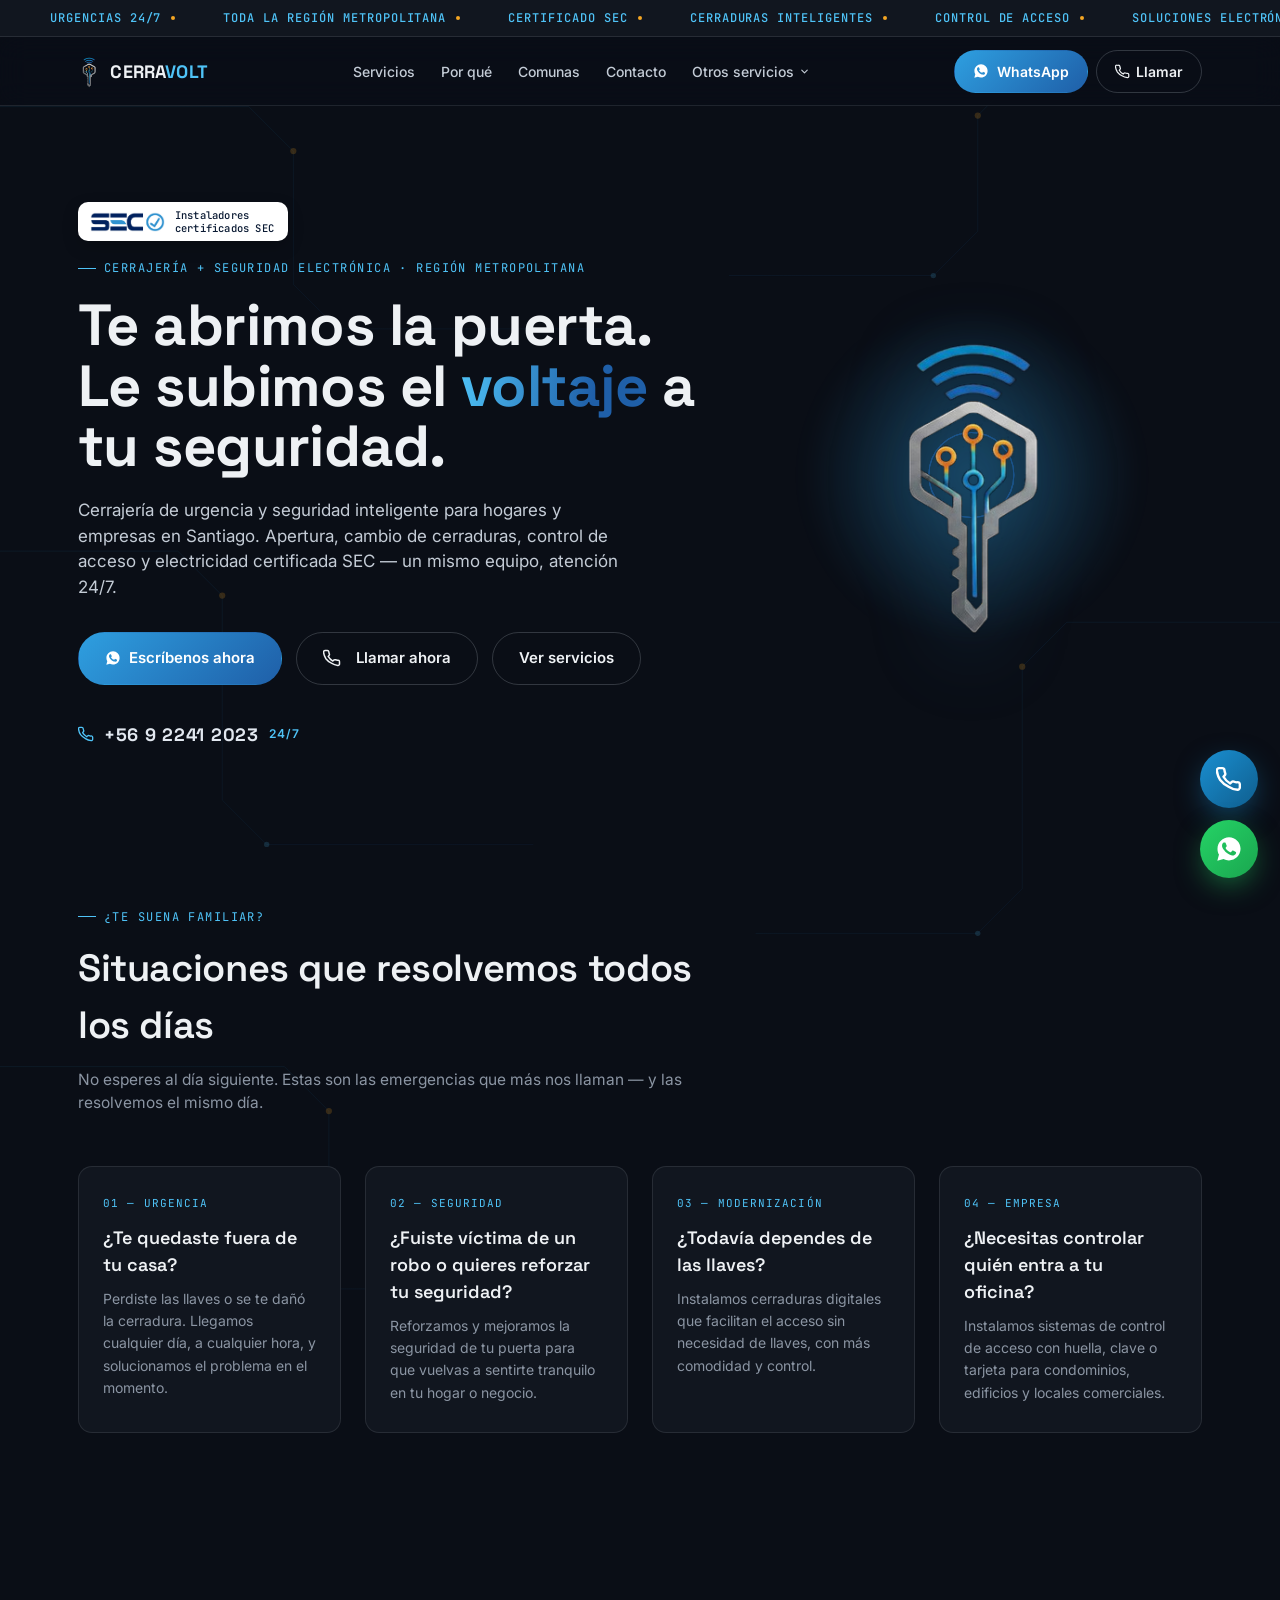
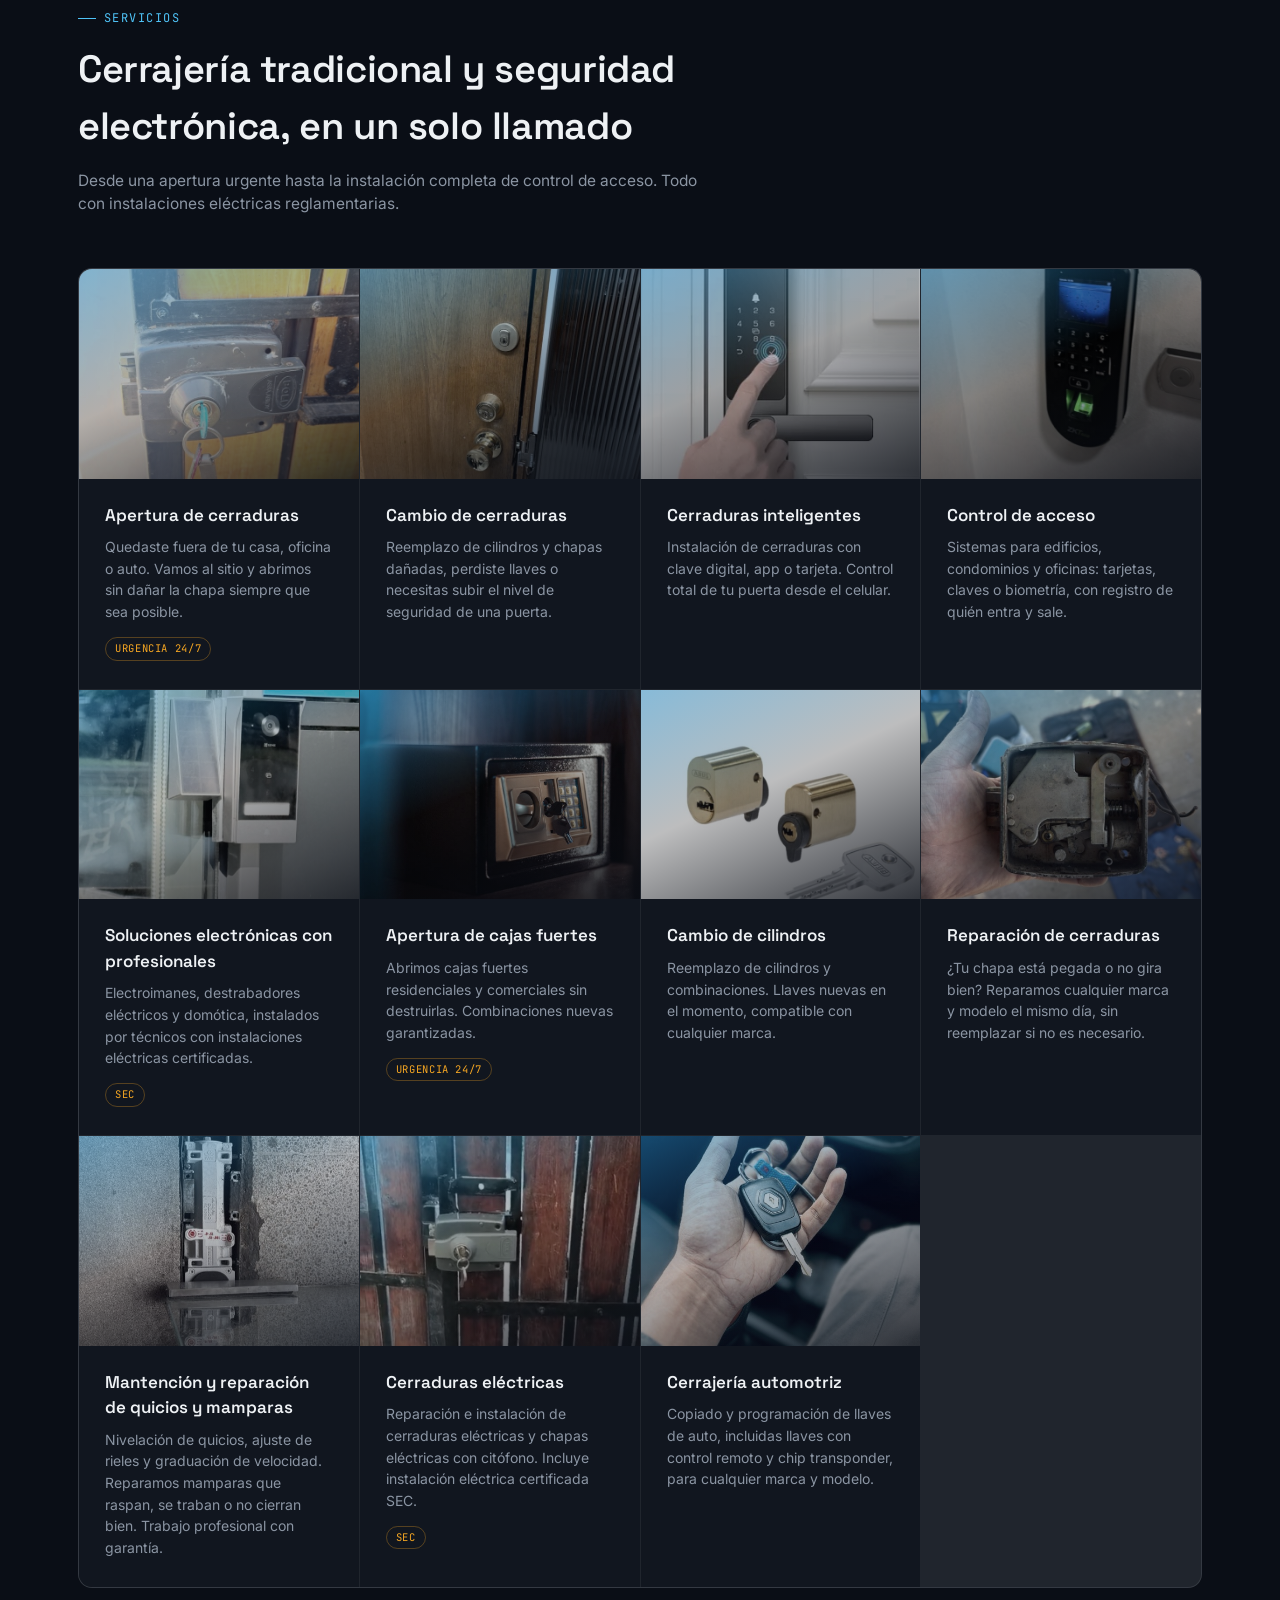
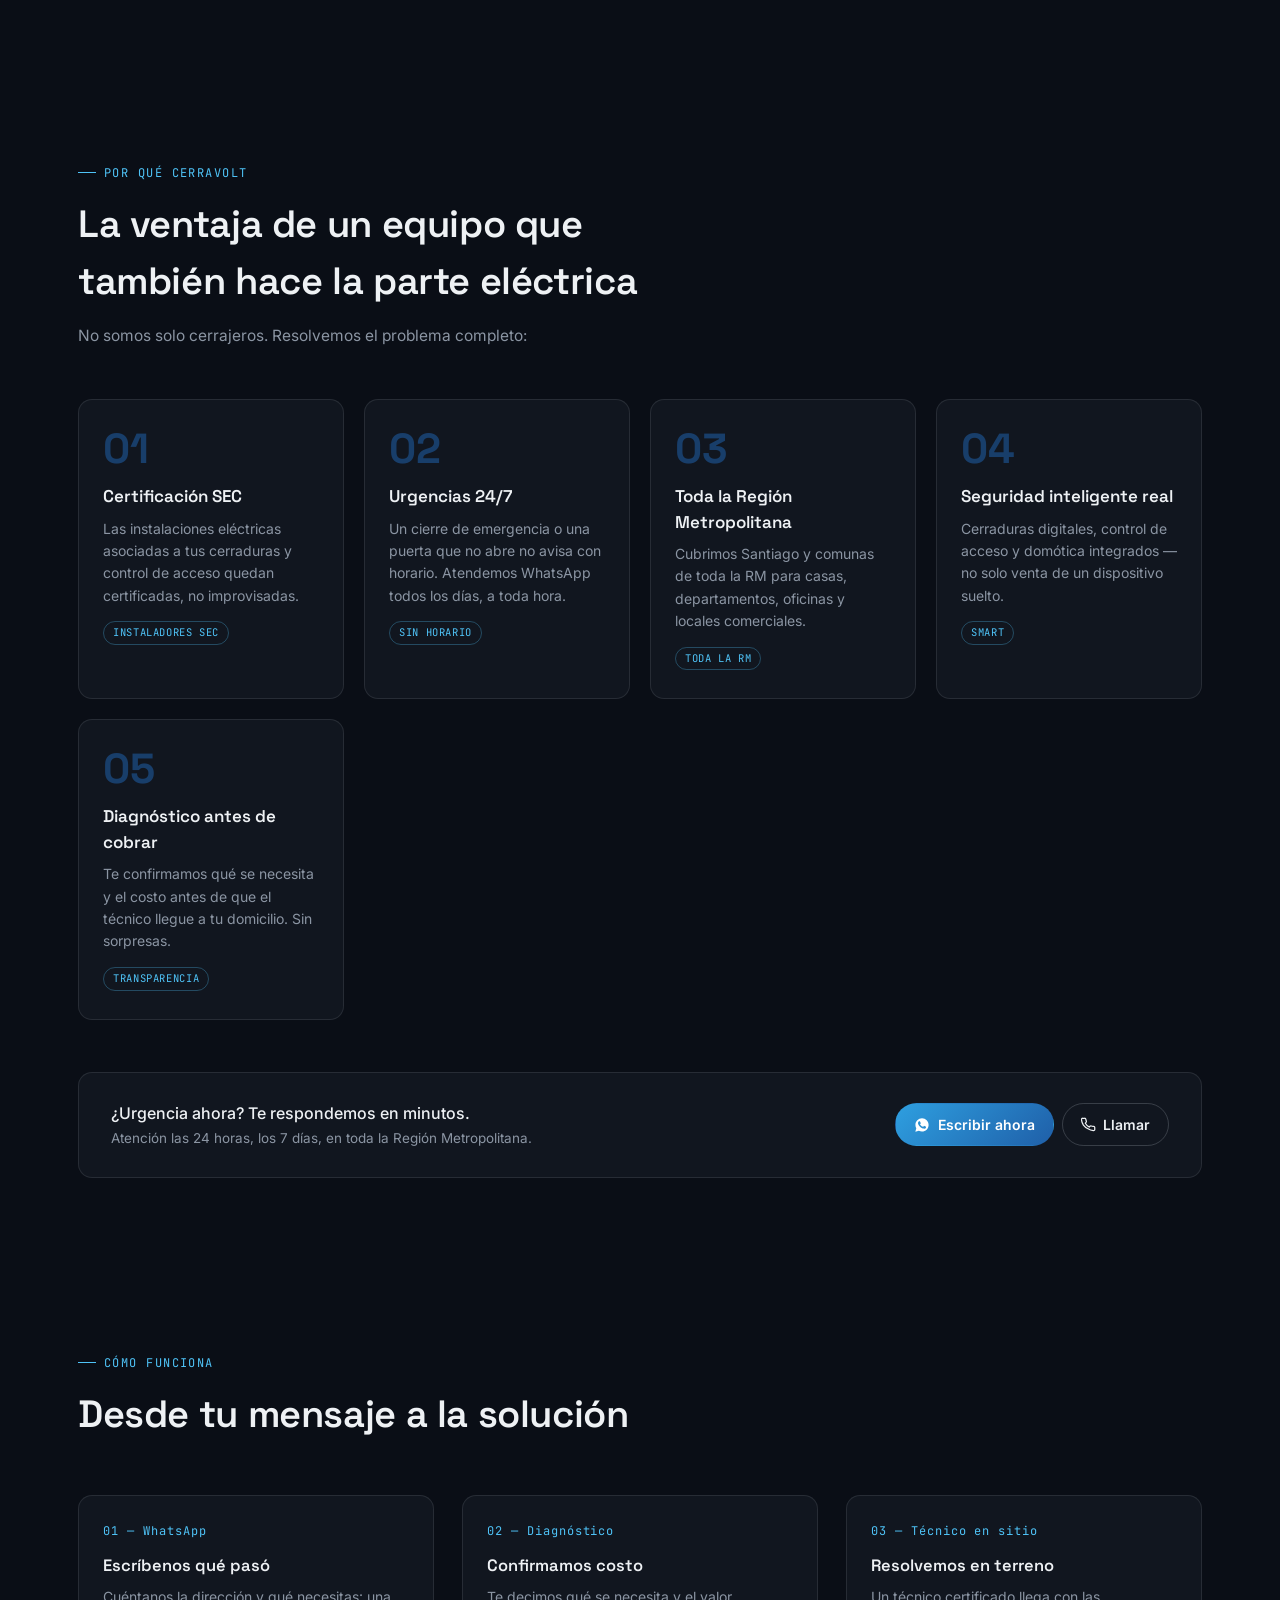
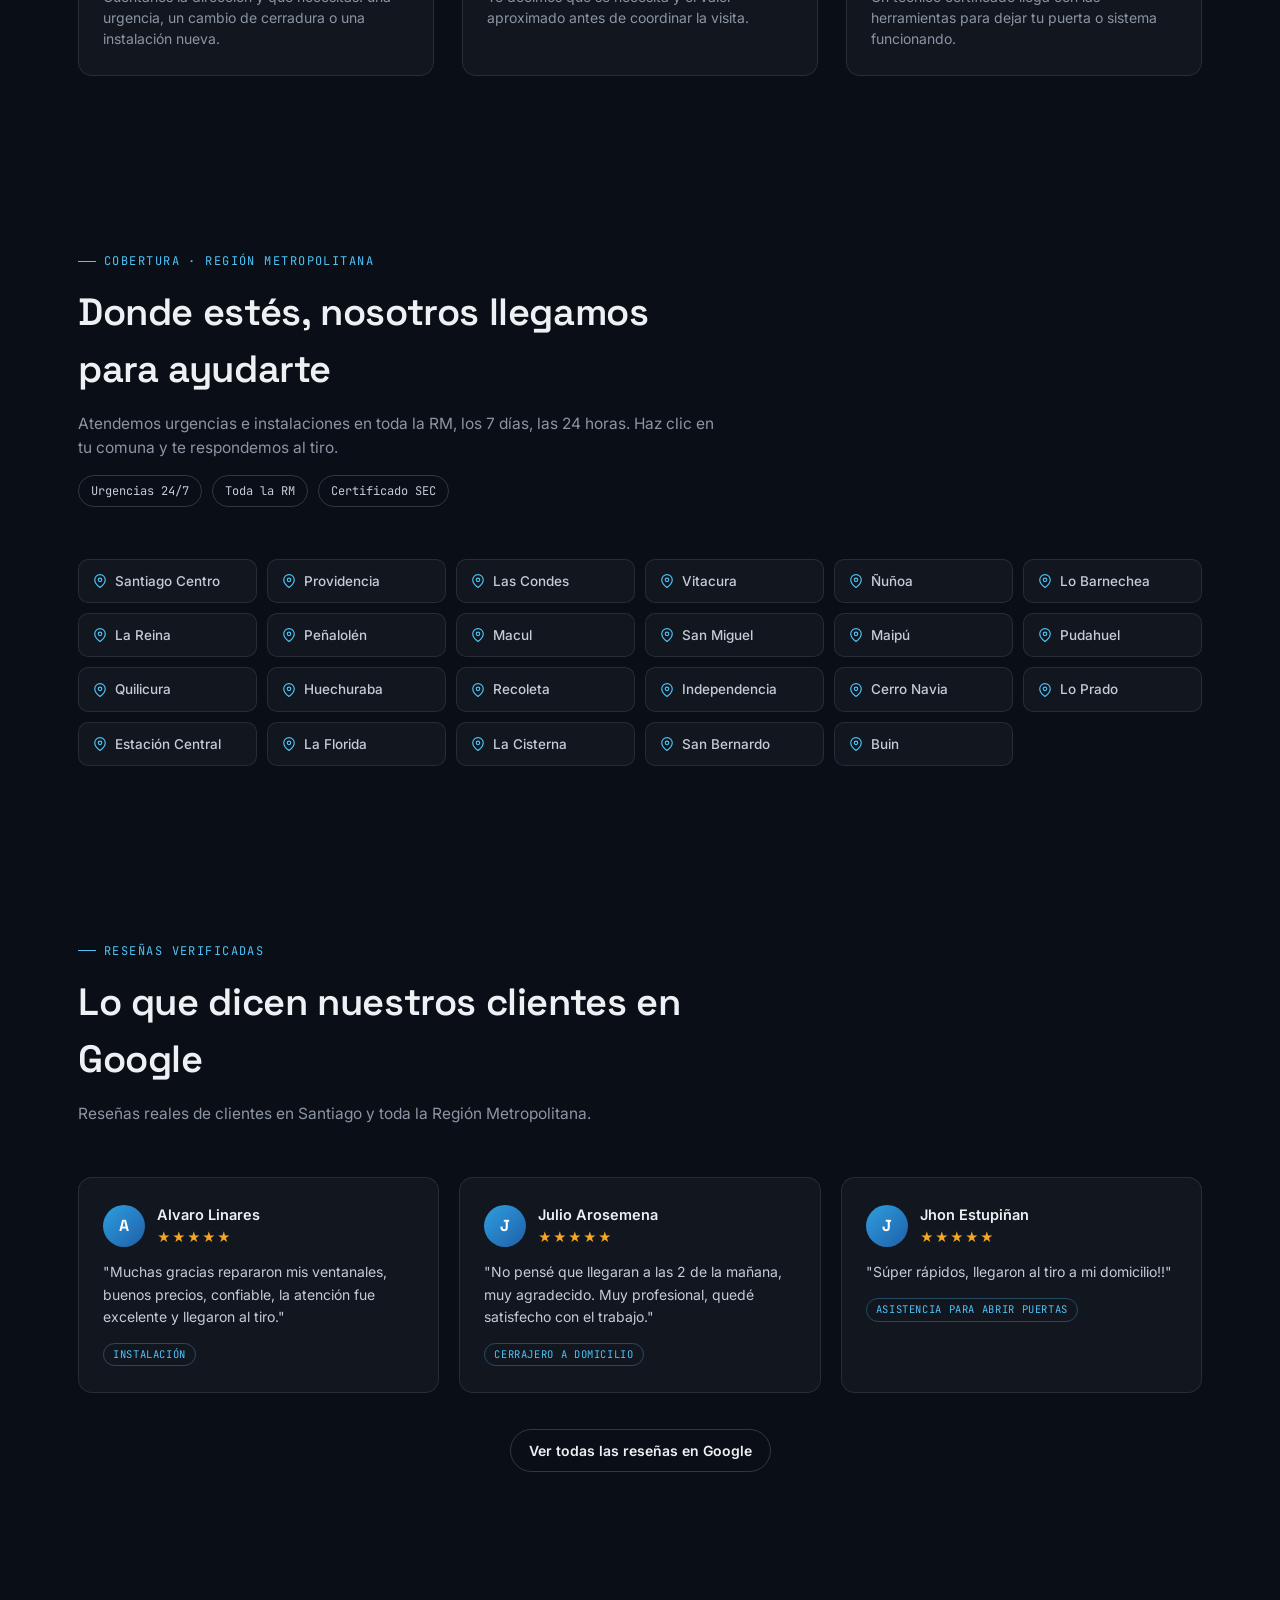
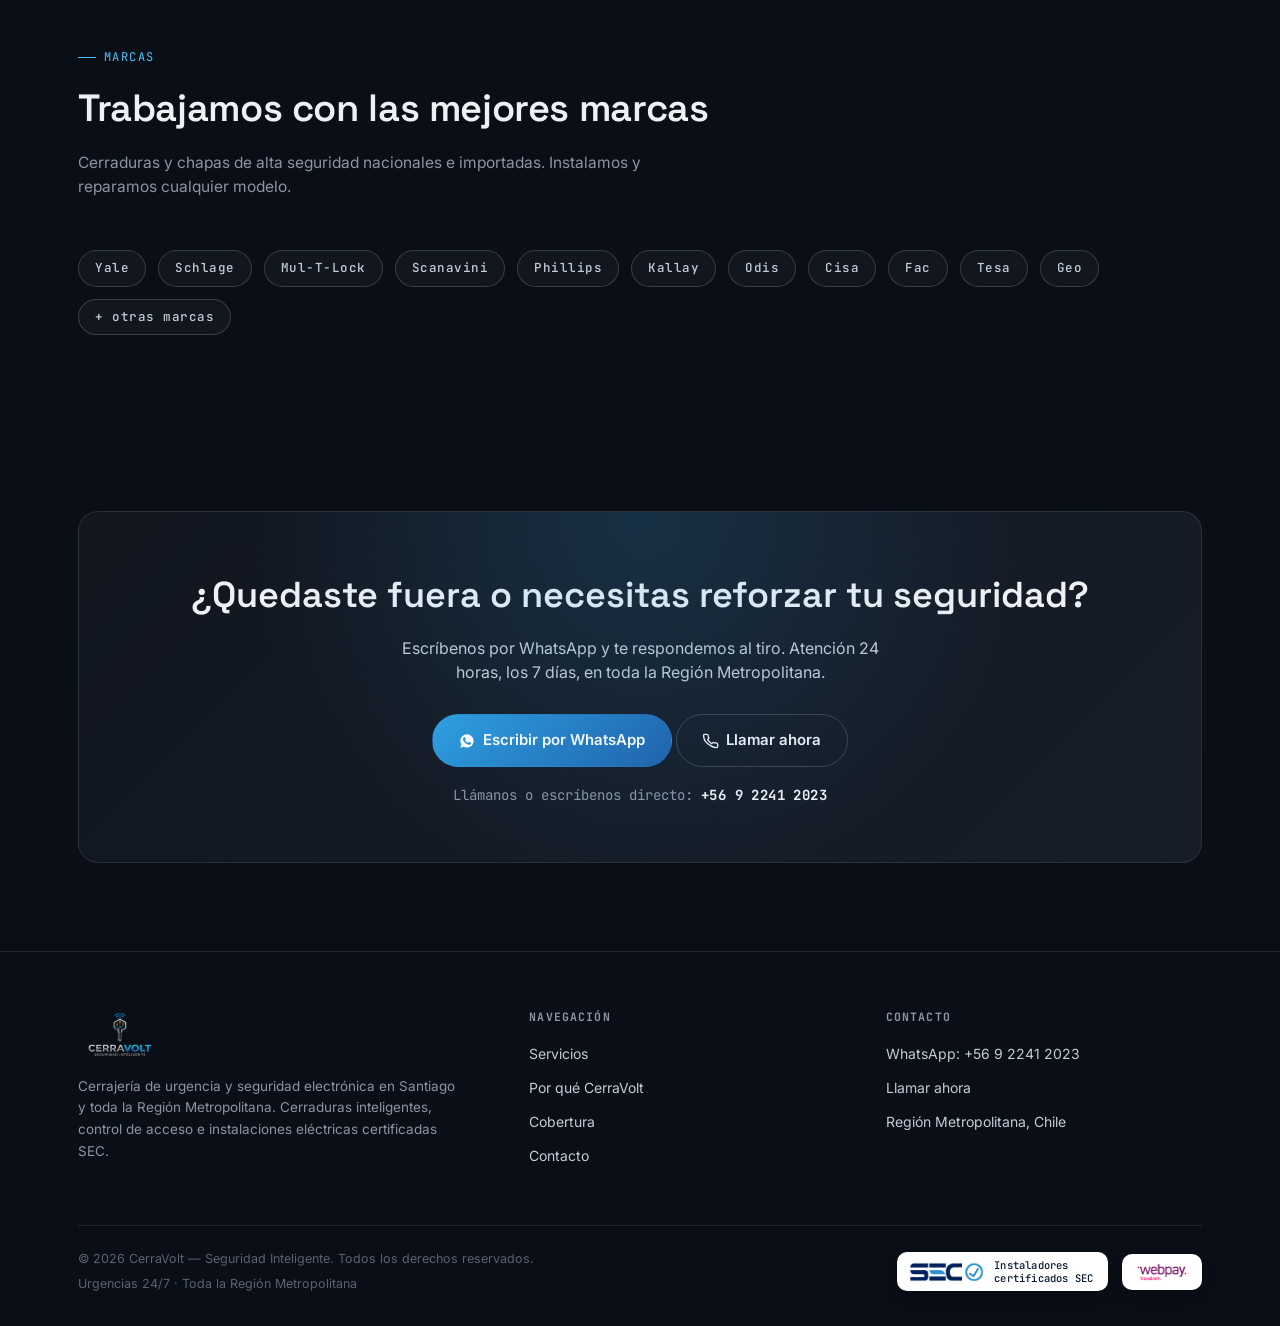
==== commit 74acda67: "Add files via upload" ====
--- a/index.html
+++ b/index.html
@@ -11,6 +11,21 @@
   gtag('js', new Date());
 
   gtag('config', 'AW-18318931266');
+</script>
+<!-- Event snippet for Contacto conversion page -->
+<script>
+function gtag_report_conversion(url) {
+  var callback = function () {
+    if (typeof(url) != 'undefined') {
+      window.location = url;
+    }
+  };
+  gtag('event', 'conversion', {
+      'send_to': 'AW-18318931266/LsunCIqEoPIcEMLqkp9E',
+      'event_callback': callback
+  });
+  return false;
+}
 </script>
 <title>CerraVolt | Cerrajero de Urgencia y Seguridad Inteligente en Santiago RM</title>
 <meta name="description" content="CerraVolt: cerrajería de urgencia 24/7 en toda la Región Metropolitana. Cambio de cerraduras, cerraduras inteligentes, control de acceso y electricidad certificada SEC.">
@@ -542,6 +557,54 @@
     </div>
   </section>
 
+  <section id="resenas">
+    <div class="wrap">
+      <div class="section-head">
+        <div class="eyebrow">Reseñas verificadas</div>
+        <h2>Lo que dicen nuestros clientes en Google</h2>
+        <p>Reseñas reales de clientes en Santiago y toda la Región Metropolitana.</p>
+      </div>
+      <div class="reviews-grid">
+        <div class="review-card">
+          <div class="review-head">
+            <div class="review-avatar">A</div>
+            <div>
+              <div class="review-name">Alvaro Linares</div>
+              <div class="review-stars">★★★★★</div>
+            </div>
+          </div>
+          <p class="review-text">"Muchas gracias repararon mis ventanales, buenos precios, confiable, la atención fue excelente y llegaron al tiro."</p>
+          <span class="review-tag">Instalación</span>
+        </div>
+        <div class="review-card">
+          <div class="review-head">
+            <div class="review-avatar">J</div>
+            <div>
+              <div class="review-name">Julio Arosemena</div>
+              <div class="review-stars">★★★★★</div>
+            </div>
+          </div>
+          <p class="review-text">"No pensé que llegaran a las 2 de la mañana, muy agradecido. Muy profesional, quedé satisfecho con el trabajo."</p>
+          <span class="review-tag">Cerrajero a domicilio</span>
+        </div>
+        <div class="review-card">
+          <div class="review-head">
+            <div class="review-avatar">J</div>
+            <div>
+              <div class="review-name">Jhon Estupiñan</div>
+              <div class="review-stars">★★★★★</div>
+            </div>
+          </div>
+          <p class="review-text">"Súper rápidos, llegaron al tiro a mi domicilio!!"</p>
+          <span class="review-tag">Asistencia para abrir puertas</span>
+        </div>
+      </div>
+      <div style="text-align:center; margin-top:36px;">
+        <a class="btn btn-ghost" href="https://share.google/Q5XCfoD0J6TOkRFoq" target="_blank" rel="noopener">Ver todas las reseñas en Google</a>
+      </div>
+    </div>
+  </section>
+
   <section id="marcas">
     <div class="wrap">
       <div class="section-head">
@@ -616,9 +679,14 @@
         <span>© <span id="year"></span> CerraVolt — Seguridad Inteligente. Todos los derechos reservados.</span>
         <span>Urgencias 24/7 · Toda la Región Metropolitana</span>
       </div>
-      <div class="sec-badge">
-        <img src="assets/img/sec-badge.png" alt="SEC">
-        <span>Instaladores<br>certificados SEC</span>
+      <div style="display:flex; flex-wrap:wrap; gap:14px; align-items:center;">
+        <div class="sec-badge">
+          <img src="assets/img/sec-badge.png" alt="SEC">
+          <span>Instaladores<br>certificados SEC</span>
+        </div>
+        <div class="payment-badge">
+          <img src="assets/img/webpay-transbank.png" alt="Webpay Plus - Transbank">
+        </div>
       </div>
     </div>
   </div>
@@ -635,10 +703,18 @@
 <script>
   // WhatsApp link wiring
   const WA_NUMBER = "56922412023"; // formato internacional sin '+' ni espacios
-  const WA_MSG = encodeURIComponent("Hola CerraVolt, necesito ayuda con un servicio de cerrajería.");
+  const WA_MSG = encodeURIComponent("Hola CerraVolt, me gustaría que me ayuden con un servicio de cerrajería, vidriería o electricidad.");
   const waUrl = `https://wa.me/${WA_NUMBER}?text=${WA_MSG}`;
   document.querySelectorAll('#navWaBtn, .hero-wa-btn, .cta-wa-btn, .footer-wa-link, #fabWa, #midWaBtn, .nav-mobile-wa-btn').forEach(el => {
     el.setAttribute('href', waUrl);
+  });
+
+  // Google Ads: report a "Contacto" conversion on WhatsApp/Llamar clicks
+  document.querySelectorAll('a[href^="https://wa.me/"], a[href^="tel:"]').forEach(el => {
+    el.addEventListener('click', function(e) {
+      e.preventDefault();
+      gtag_report_conversion(this.href);
+    });
   });
 
   document.getElementById('year').textContent = new Date().getFullYear();
--- a/assets/css/site.css
+++ b/assets/css/site.css
@@ -455,6 +455,34 @@
   .pain-card h3{font-family:var(--display); font-size:18px; font-weight:600; margin-bottom:10px;}
   .pain-card p{font-size:14px; color:var(--steel-500); line-height:1.6;}
 
+  /* ---------- Reseñas de Google ---------- */
+  .reviews-grid{
+    display:grid; grid-template-columns:repeat(auto-fit, minmax(280px,1fr)); gap:20px;
+  }
+  .review-card{
+    border:1px solid var(--line); border-radius:var(--radius);
+    padding:26px 24px; background:var(--bg-elevated);
+    display:flex; flex-direction:column; gap:14px;
+    transition:background .25s ease;
+  }
+  .review-card:hover{background:var(--bg-elevated-2);}
+  .review-head{display:flex; align-items:center; gap:12px;}
+  .review-avatar{
+    width:42px; height:42px; border-radius:50%; flex-shrink:0;
+    display:flex; align-items:center; justify-content:center;
+    background:linear-gradient(135deg, var(--blue-500), var(--blue-700));
+    color:#fff; font-family:var(--display); font-weight:700; font-size:16px;
+  }
+  .review-name{font-size:14.5px; font-weight:600; color:var(--steel-100);}
+  .review-stars{color:var(--amber-400); font-size:13px; letter-spacing:1px; margin-top:2px;}
+  .review-text{font-size:14px; color:var(--steel-300); line-height:1.6;}
+  .review-tag{
+    align-self:flex-start;
+    font-family:var(--mono); font-size:10.5px; letter-spacing:0.06em; text-transform:uppercase;
+    color:var(--blue-400); border:1px solid rgba(79,195,247,0.3);
+    padding:3px 9px; border-radius:999px;
+  }
+
   /* ---------- Why cards (numbered) ---------- */
   .why-cards{
     display:grid; grid-template-columns:repeat(auto-fit, minmax(240px,1fr)); gap:20px;
@@ -541,6 +569,12 @@
     font-family:var(--mono); font-size:10.5px; font-weight:500; letter-spacing:0.02em;
     color:#0a1a33; white-space:nowrap; line-height:1.2;
   }
+  .payment-badge{
+    display:inline-flex; align-items:center;
+    background:#ffffff; border-radius:10px; padding:8px 14px;
+    box-shadow:0 6px 18px -4px rgba(0,0,0,0.35);
+  }
+  .payment-badge img{height:20px; width:auto; display:block;}
 
   /* ---------- Floating WhatsApp ---------- */
   .fab{
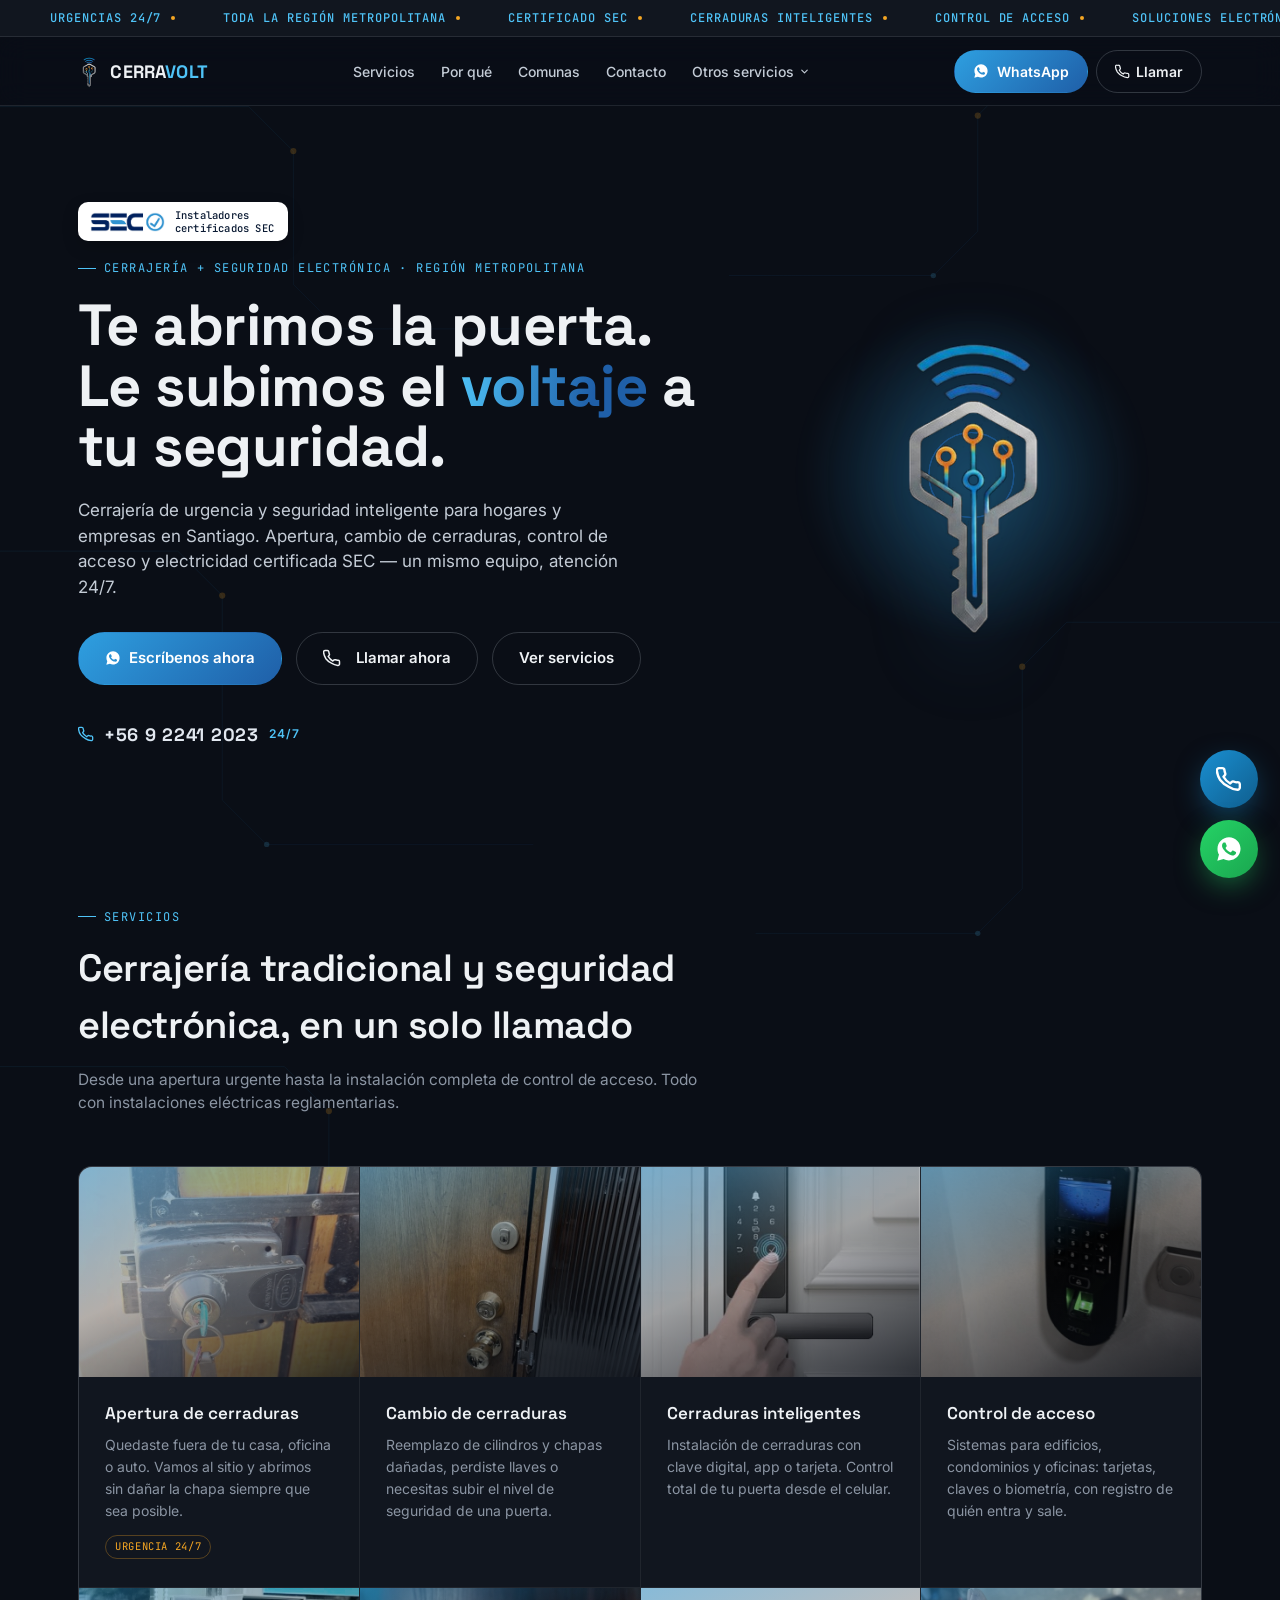
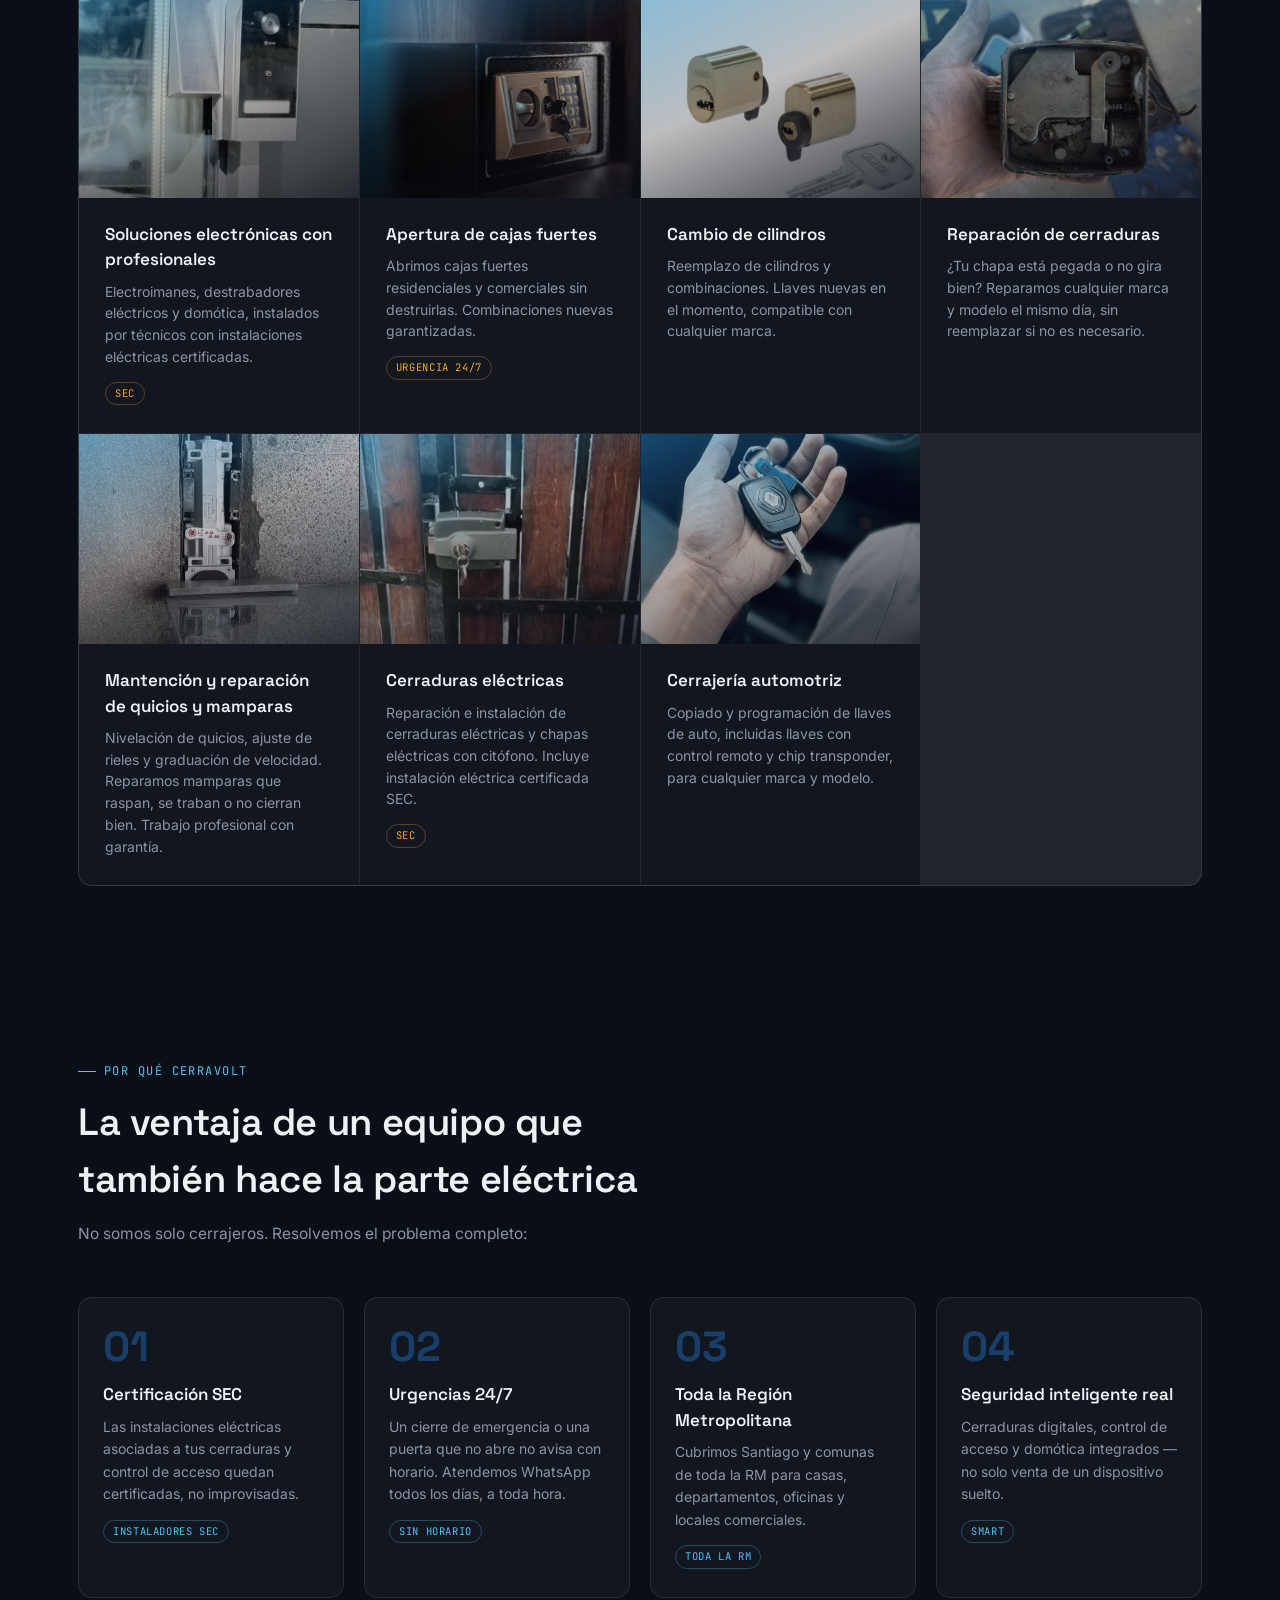
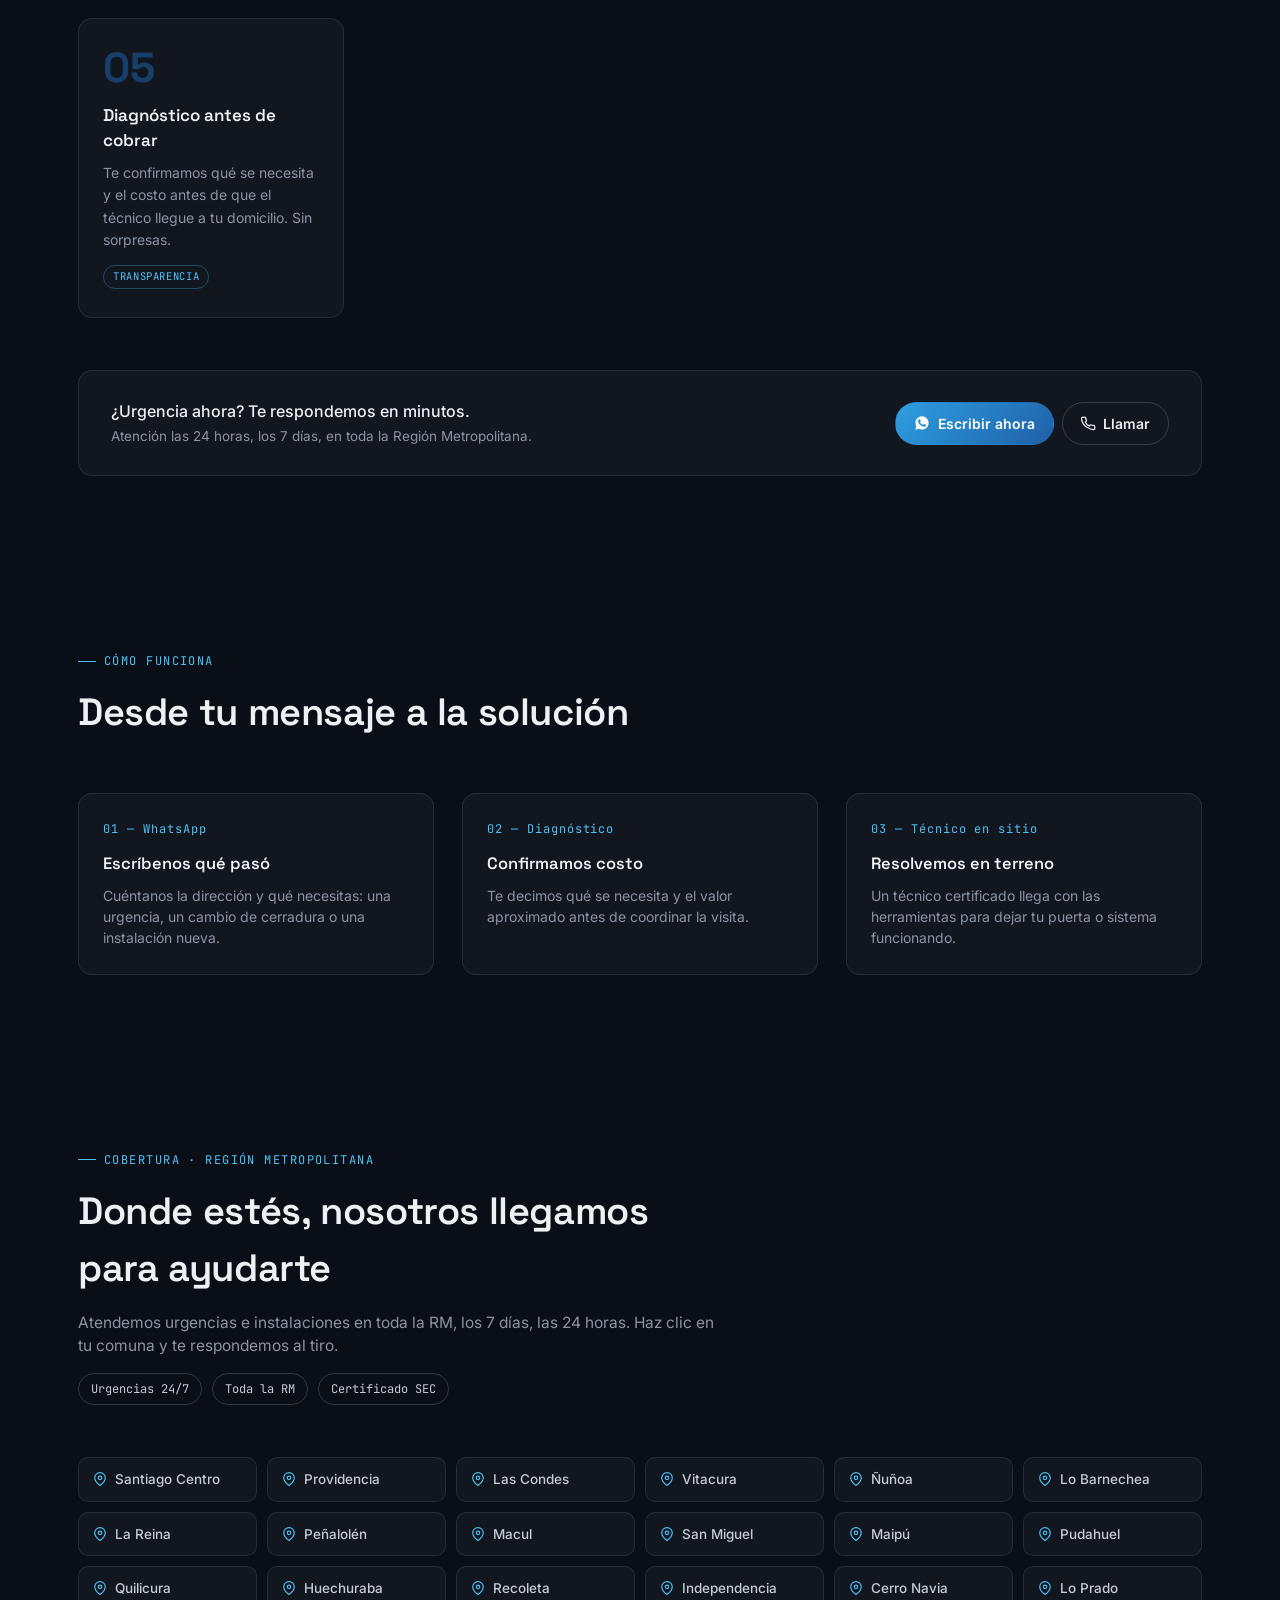
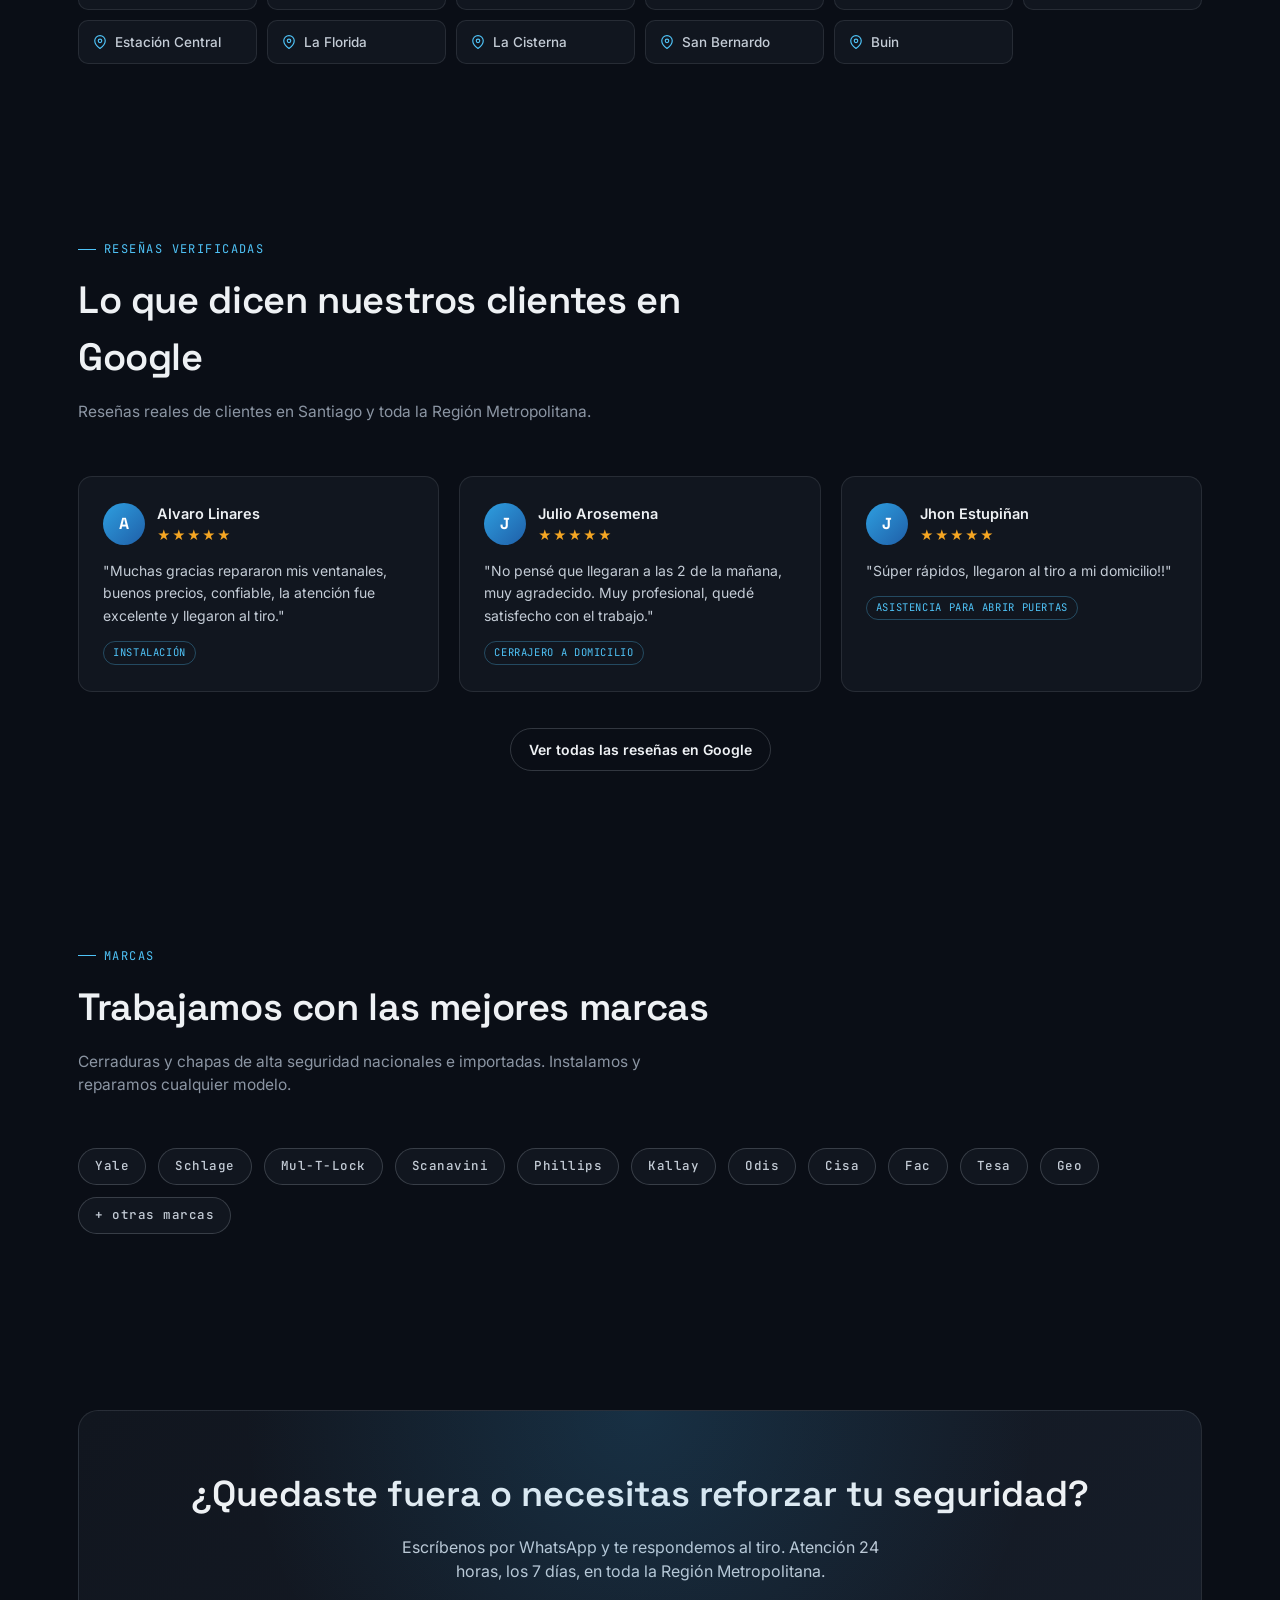
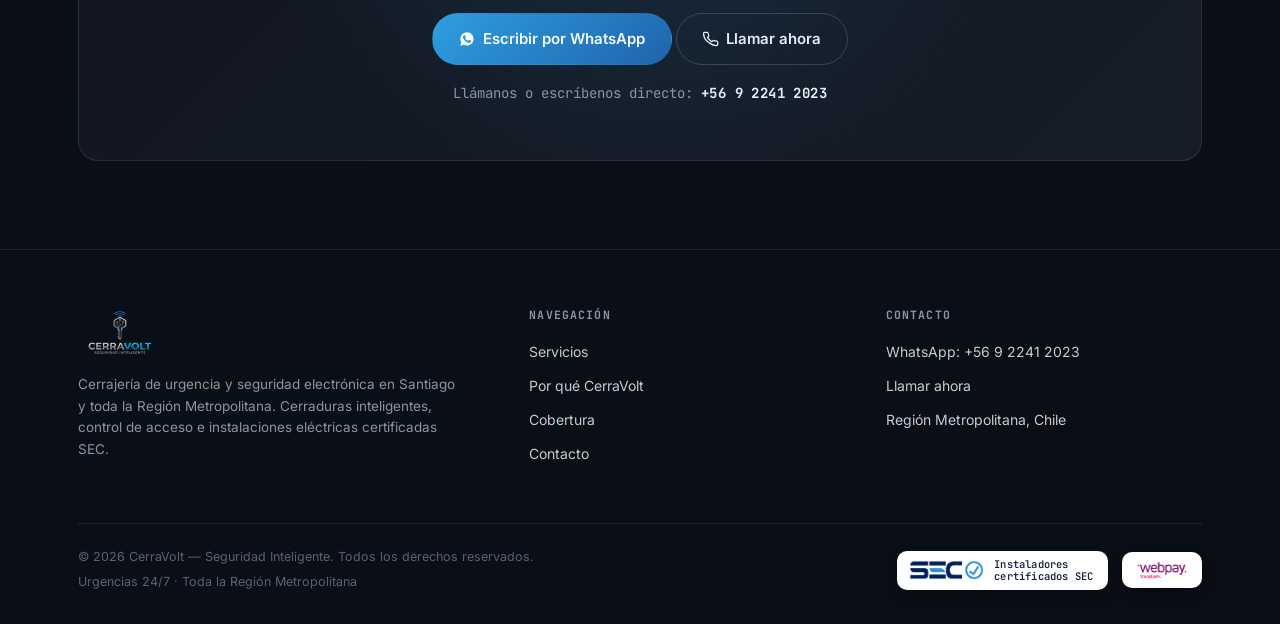
==== commit 87d2f6d6: "Add files via upload" ====
--- a/index.html
+++ b/index.html
@@ -36,130 +36,6 @@
 <link rel="stylesheet" href="assets/css/site.css">
 </head>
 <body>
-
-<!-- ========== SPLASH SCREEN ========== -->
-<div id="cerravolt-splash" style="
-  position:fixed; inset:0; z-index:99999;
-  background: linear-gradient(160deg, #07142a 0%, #0f2f55 55%, #07142a 100%);
-  display:flex; flex-direction:column; align-items:center; justify-content:center;
-  overflow:hidden;
-">
-  <!-- Pistas PCB decorativas de fondo -->
-  <svg id="splash-pcb" style="position:absolute;inset:0;width:100%;height:100%;opacity:0.08;" viewBox="0 0 600 400" preserveAspectRatio="xMidYMid slice" xmlns="http://www.w3.org/2000/svg">
-    <g stroke="#2e9fe0" stroke-width="1.4" fill="none">
-      <polyline points="0,80 60,80 60,140 160,140"/>
-      <circle cx="160" cy="140" r="5" fill="#2e9fe0"/>
-      <polyline points="160,140 220,140 220,60 360,60"/>
-      <circle cx="220" cy="140" r="3" fill="none" stroke="#2e9fe0"/>
-      <polyline points="360,60 360,200 480,200 480,280"/>
-      <circle cx="360" cy="60" r="5" fill="#2e9fe0"/>
-      <polyline points="0,250 80,250 80,320 200,320 200,200 340,200"/>
-      <circle cx="80" cy="250" r="3" fill="none" stroke="#2e9fe0"/>
-      <circle cx="340" cy="200" r="5" fill="#2e9fe0"/>
-      <polyline points="500,0 500,100 600,100"/>
-      <circle cx="500" cy="100" r="4" fill="#2e9fe0"/>
-      <polyline points="120,0 120,40 280,40 280,160 420,160 420,360 600,360"/>
-      <circle cx="280" cy="40" r="3" fill="none" stroke="#2e9fe0"/>
-      <circle cx="420" cy="160" r="5" fill="#2e9fe0"/>
-    </g>
-  </svg>
-
-  <!-- Logo (escala desde cero) -->
-  <div id="splash-logo" style="
-    width:110px; height:110px;
-    transform:scale(0); opacity:0;
-    transition: transform 0.6s cubic-bezier(.34,1.56,.64,1), opacity 0.4s ease;
-    margin-bottom:24px;
-  ">
-    <img src="assets/img/logo-icon.png"
-         alt="CerraVolt" style="width:100%;height:100%;object-fit:contain;filter:drop-shadow(0 0 18px #1a8fd1cc);">
-  </div>
-
-  <!-- Título (aparece letra a letra) -->
-  <div id="splash-title" style="
-    font-family:'Montserrat',sans-serif; font-size:clamp(28px,6vw,48px); font-weight:900;
-    letter-spacing:0.18em; color:#ffffff; text-transform:uppercase;
-    overflow:hidden; height:1.2em; display:flex;
-    text-shadow: 0 0 20px #1a8fd199;
-  ">
-    <span id="splash-letters" style="display:inline-flex;gap:0;"></span>
-  </div>
-
-  <!-- Tagline fade-in -->
-  <div id="splash-tagline" style="
-    font-family:'Montserrat',sans-serif; font-size:clamp(11px,2vw,15px);
-    letter-spacing:0.3em; color:#4fc3f7; text-transform:uppercase;
-    margin-top:10px; opacity:0;
-    transition: opacity 0.6s ease 0.1s;
-  ">SEGURIDAD INTELIGENTE</div>
-
-  <!-- Línea acento inferior -->
-  <div id="splash-line" style="
-    position:absolute; bottom:0; left:0; right:0; height:3px;
-    background:linear-gradient(90deg,transparent 0%,#4fc3f7 40%,#2e9fe0 60%,transparent 100%);
-    transform:scaleX(0); transform-origin:center;
-    transition: transform 0.7s cubic-bezier(.25,.46,.45,.94) 0.3s;
-  "></div>
-</div>
-
-<script>
-(function(){
-  // Solo mostrar si NO se ha mostrado en esta sesión
-  if (sessionStorage.getItem('cv_splash_shown')) {
-    document.getElementById('cerravolt-splash').style.display='none';
-    return;
-  }
-  sessionStorage.setItem('cv_splash_shown','1');
-
-  var splash = document.getElementById('cerravolt-splash');
-  var logo   = document.getElementById('splash-logo');
-  var lettersEl = document.getElementById('splash-letters');
-  var tagline = document.getElementById('splash-tagline');
-  var line   = document.getElementById('splash-line');
-  var word   = 'CERRAVOLT';
-
-  // Paso 1 (150ms): escala logo
-  setTimeout(function(){
-    logo.style.transform = 'scale(1)';
-    logo.style.opacity   = '1';
-  }, 150);
-
-  // Paso 2 (700ms): escribir letras una a una
-  var delay = 700;
-  for (var i = 0; i < word.length; i++) {
-    (function(ch, d){
-      setTimeout(function(){
-        var span = document.createElement('span');
-        span.textContent = ch;
-        span.style.cssText = 'display:inline-block;opacity:0;transform:translateY(30px);transition:all 0.25s ease;color:'+(i>=5?'#4fc3f7':'#ffffff');
-        lettersEl.appendChild(span);
-        requestAnimationFrame(function(){
-          requestAnimationFrame(function(){
-            span.style.opacity   = '1';
-            span.style.transform = 'translateY(0)';
-          });
-        });
-      }, d);
-    })(word[i], delay + i * 100);
-  }
-
-  // Paso 3 (1750ms): tagline + línea
-  setTimeout(function(){
-    tagline.style.opacity = '1';
-    line.style.transform  = 'scaleX(1)';
-  }, 1750);
-
-  // Paso 4 (2800ms): fade out splash
-  setTimeout(function(){
-    splash.style.transition = 'opacity 0.7s ease';
-    splash.style.opacity = '0';
-    splash.style.pointerEvents = 'none';
-    setTimeout(function(){ splash.style.display = 'none'; }, 750);
-  }, 2800);
-})();
-</script>
-<!-- ========== /SPLASH SCREEN ========== -->
-
 
 <svg class="circuit-bg" id="circuitBg" viewBox="0 0 1440 1600" preserveAspectRatio="xMidYMin slice" xmlns="http://www.w3.org/2000/svg">
   <defs>
@@ -217,7 +93,7 @@
           <svg width="11" height="11" viewBox="0 0 24 24" fill="none" stroke="currentColor" stroke-width="2.5" stroke-linecap="round" stroke-linejoin="round"><polyline points="6 9 12 15 18 9"/></svg>
         </a>
         <div class="nav-dropdown-menu">
-          <a href="vidrieria/">Quicios, mamparas y vidrios</a>
+          <a href="quicios-vidrios/">Quicios, mamparas y vidrios</a>
           <a href="electricidad/">Soluciones eléctricas y electrónicas</a>
         </div>
       </div>
@@ -241,7 +117,7 @@
     <a href="#contacto">Contacto</a>
     <div class="nav-mobile-divider"></div>
     <span class="nav-mobile-label">Otros servicios</span>
-    <a href="vidrieria/">Quicios, mamparas y vidrios</a>
+    <a href="quicios-vidrios/">Quicios, mamparas y vidrios</a>
     <a href="electricidad/">Soluciones eléctricas y electrónicas</a>
     <div class="nav-mobile-divider"></div>
     <a class="btn btn-primary nav-mobile-wa-btn" href="#" target="_blank" rel="noopener">
@@ -292,38 +168,6 @@
         </svg>
         <div class="glow"></div>
         <img src="assets/img/hero-key.png" alt="Llave inteligente CerraVolt">
-      </div>
-    </div>
-  </section>
-
-  <section id="situaciones">
-    <div class="wrap">
-      <div class="section-head">
-        <div class="eyebrow">¿Te suena familiar?</div>
-        <h2>Situaciones que resolvemos todos los días</h2>
-        <p>No esperes al día siguiente. Estas son las emergencias que más nos llaman — y las resolvemos el mismo día.</p>
-      </div>
-      <div class="pain-grid">
-        <div class="pain-card">
-          <div class="pain-n">01 — Urgencia</div>
-          <h3>¿Te quedaste fuera de tu casa?</h3>
-          <p>Perdiste las llaves o se te dañó la cerradura. Llegamos cualquier día, a cualquier hora, y solucionamos el problema en el momento.</p>
-        </div>
-        <div class="pain-card">
-          <div class="pain-n">02 — Seguridad</div>
-          <h3>¿Fuiste víctima de un robo o quieres reforzar tu seguridad?</h3>
-          <p>Reforzamos y mejoramos la seguridad de tu puerta para que vuelvas a sentirte tranquilo en tu hogar o negocio.</p>
-        </div>
-        <div class="pain-card">
-          <div class="pain-n">03 — Modernización</div>
-          <h3>¿Todavía dependes de las llaves?</h3>
-          <p>Instalamos cerraduras digitales que facilitan el acceso sin necesidad de llaves, con más comodidad y control.</p>
-        </div>
-        <div class="pain-card">
-          <div class="pain-n">04 — Empresa</div>
-          <h3>¿Necesitas controlar quién entra a tu oficina?</h3>
-          <p>Instalamos sistemas de control de acceso con huella, clave o tarjeta para condominios, edificios y locales comerciales.</p>
-        </div>
       </div>
     </div>
   </section>
@@ -703,7 +547,7 @@
 <script>
   // WhatsApp link wiring
   const WA_NUMBER = "56922412023"; // formato internacional sin '+' ni espacios
-  const WA_MSG = encodeURIComponent("Hola CerraVolt, me gustaría que me ayuden con un servicio de cerrajería, vidriería o electricidad.");
+  const WA_MSG = encodeURIComponent("Hola, necesito ayuda.");
   const waUrl = `https://wa.me/${WA_NUMBER}?text=${WA_MSG}`;
   document.querySelectorAll('#navWaBtn, .hero-wa-btn, .cta-wa-btn, .footer-wa-link, #fabWa, #midWaBtn, .nav-mobile-wa-btn').forEach(el => {
     el.setAttribute('href', waUrl);
@@ -712,8 +556,7 @@
   // Google Ads: report a "Contacto" conversion on WhatsApp/Llamar clicks
   document.querySelectorAll('a[href^="https://wa.me/"], a[href^="tel:"]').forEach(el => {
     el.addEventListener('click', function(e) {
-      e.preventDefault();
-      gtag_report_conversion(this.href);
+      gtag_report_conversion();
     });
   });
 
--- a/assets/css/site.css
+++ b/assets/css/site.css
@@ -431,30 +431,6 @@
   .commune-btn:hover{background:var(--bg-elevated-2); border-color:var(--blue-400); color:var(--steel-100);}
   .commune-btn svg{flex-shrink:0; color:var(--blue-400);}
 
-  /* ---------- Pain points ---------- */
-  .pain-grid{
-    display:grid; grid-template-columns:repeat(auto-fit, minmax(260px,1fr)); gap:24px;
-    margin-bottom:0;
-  }
-  .pain-card{
-    border:1px solid var(--line); border-radius:var(--radius);
-    padding:28px 24px; background:var(--bg-elevated);
-    position:relative; overflow:hidden;
-  }
-  .pain-card::before{
-    content:''; position:absolute; top:0; left:0; right:0; height:2px;
-    background:linear-gradient(90deg, var(--blue-500), var(--blue-400));
-    opacity:0;
-    transition:opacity .3s ease;
-  }
-  .pain-card:hover::before{opacity:1;}
-  .pain-card .pain-n{
-    font-family:var(--mono); font-size:11px; letter-spacing:0.1em;
-    text-transform:uppercase; color:var(--blue-400); margin-bottom:12px;
-  }
-  .pain-card h3{font-family:var(--display); font-size:18px; font-weight:600; margin-bottom:10px;}
-  .pain-card p{font-size:14px; color:var(--steel-500); line-height:1.6;}
-
   /* ---------- Reseñas de Google ---------- */
   .reviews-grid{
     display:grid; grid-template-columns:repeat(auto-fit, minmax(280px,1fr)); gap:20px;
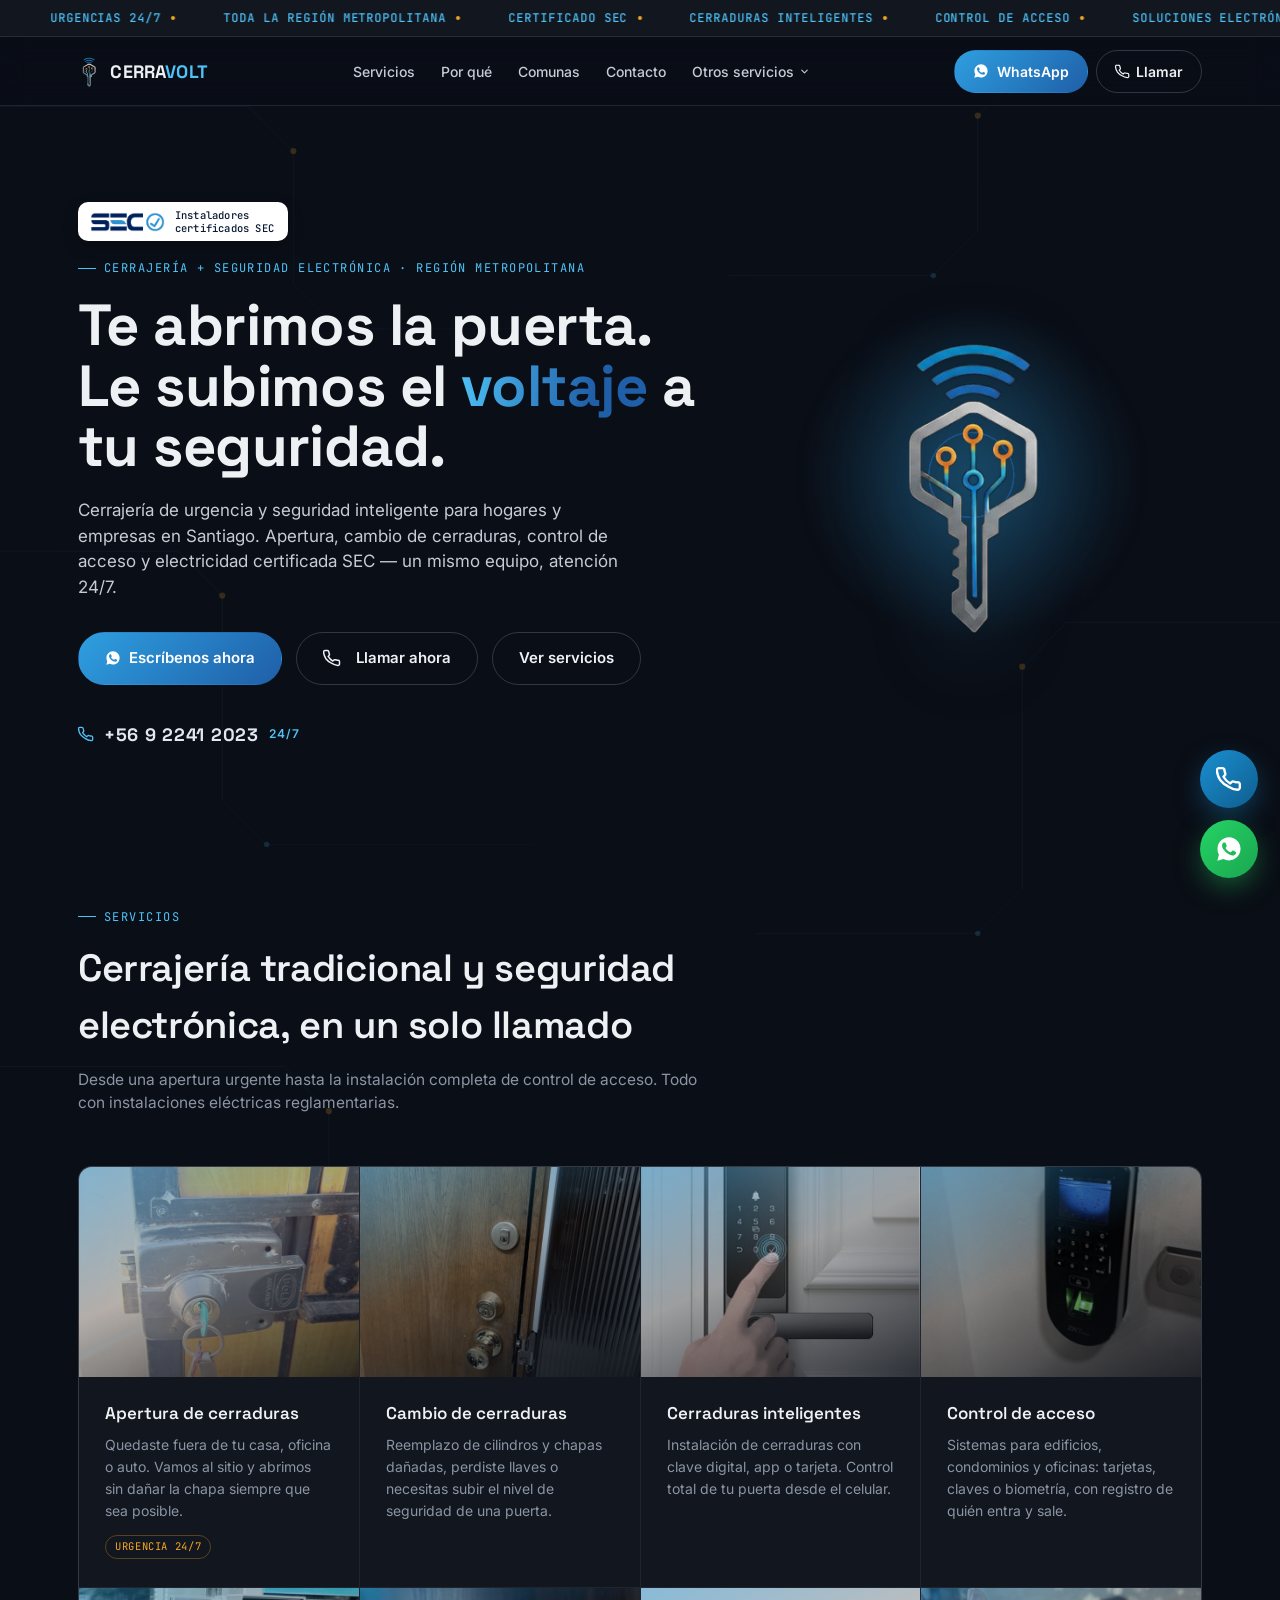
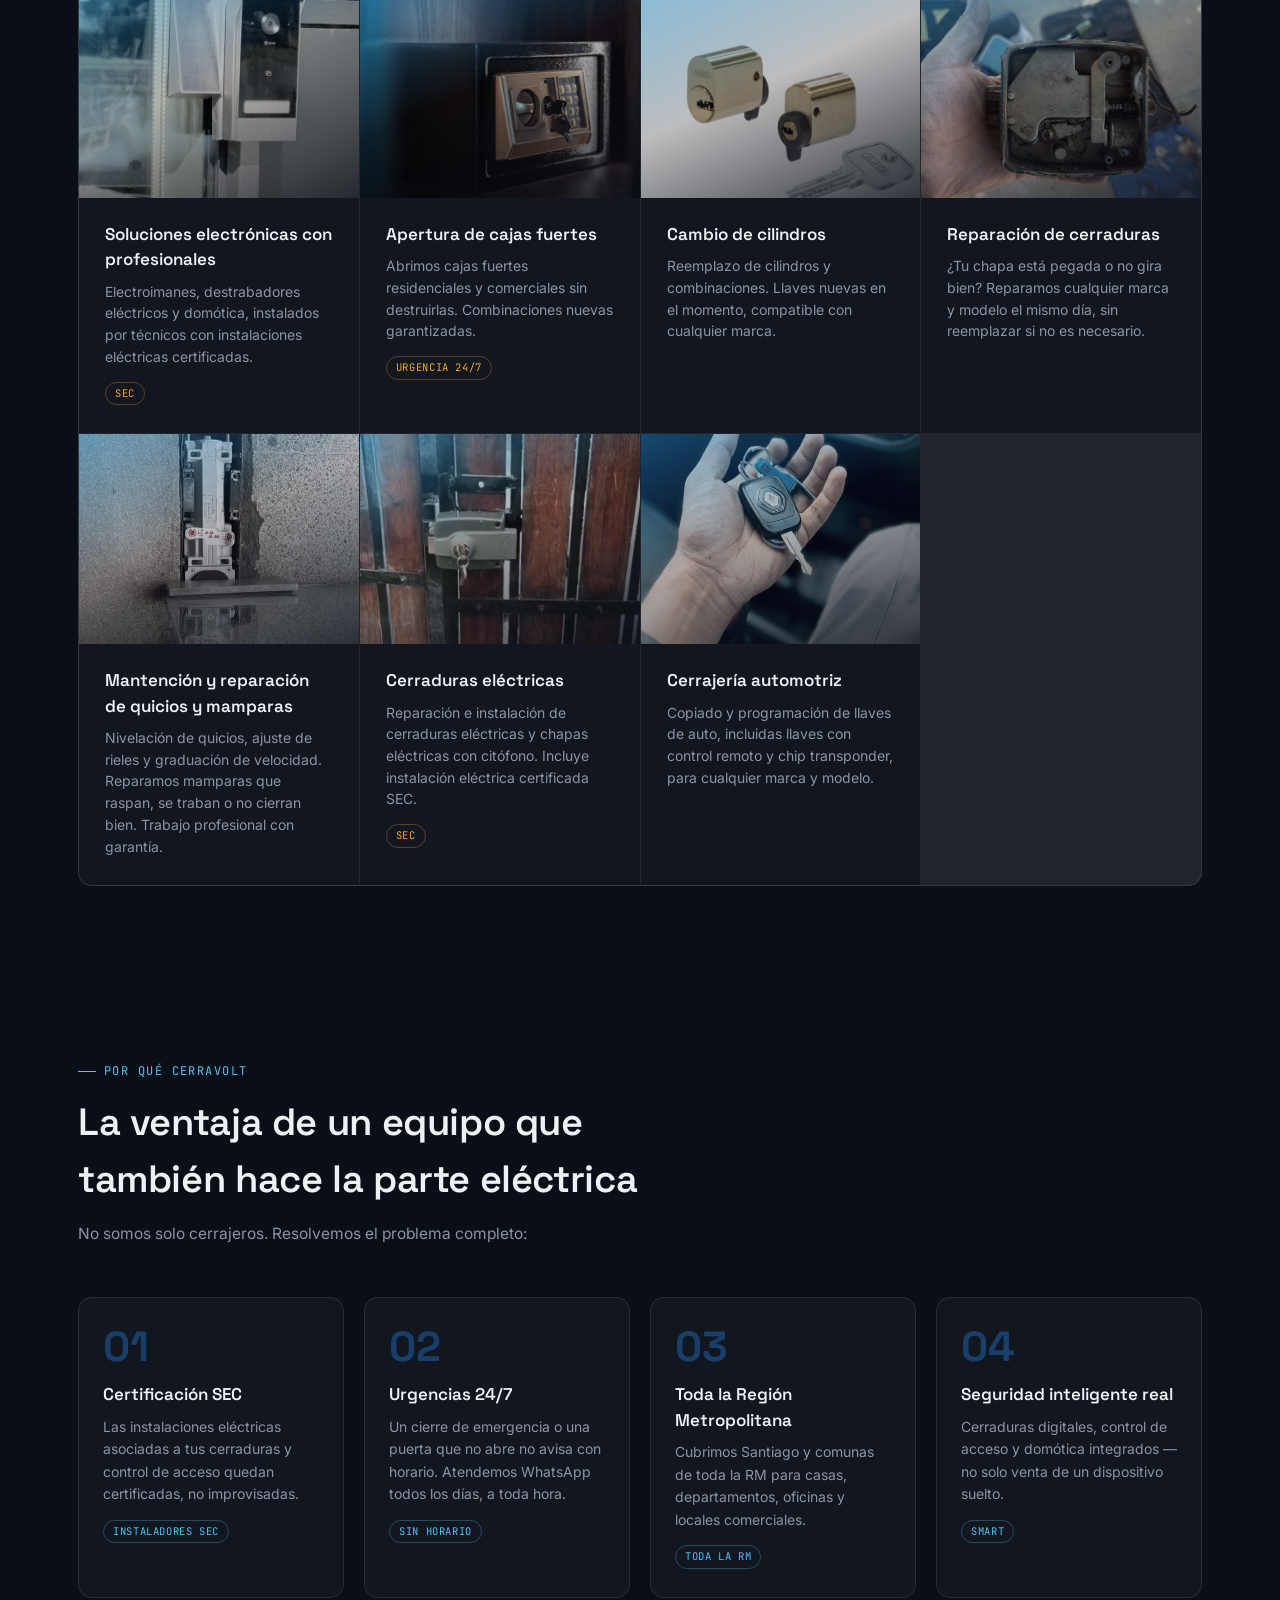
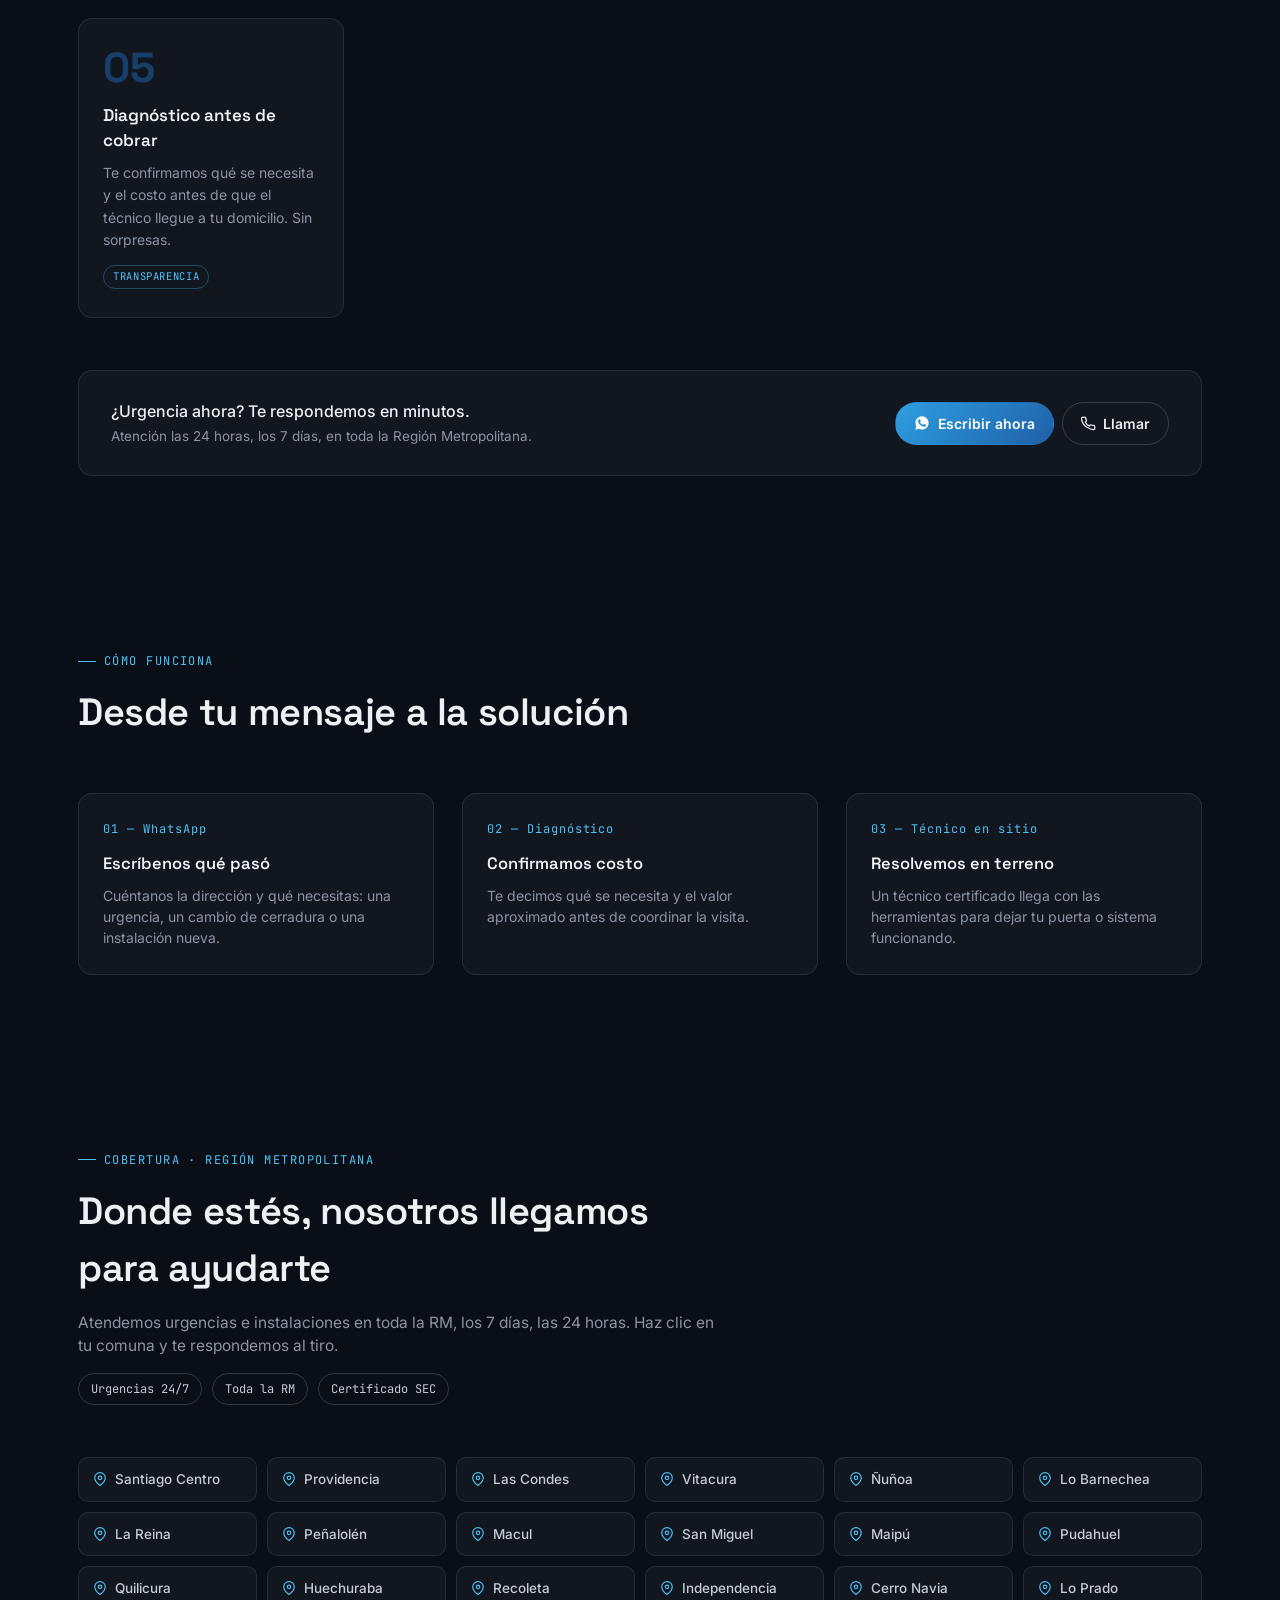
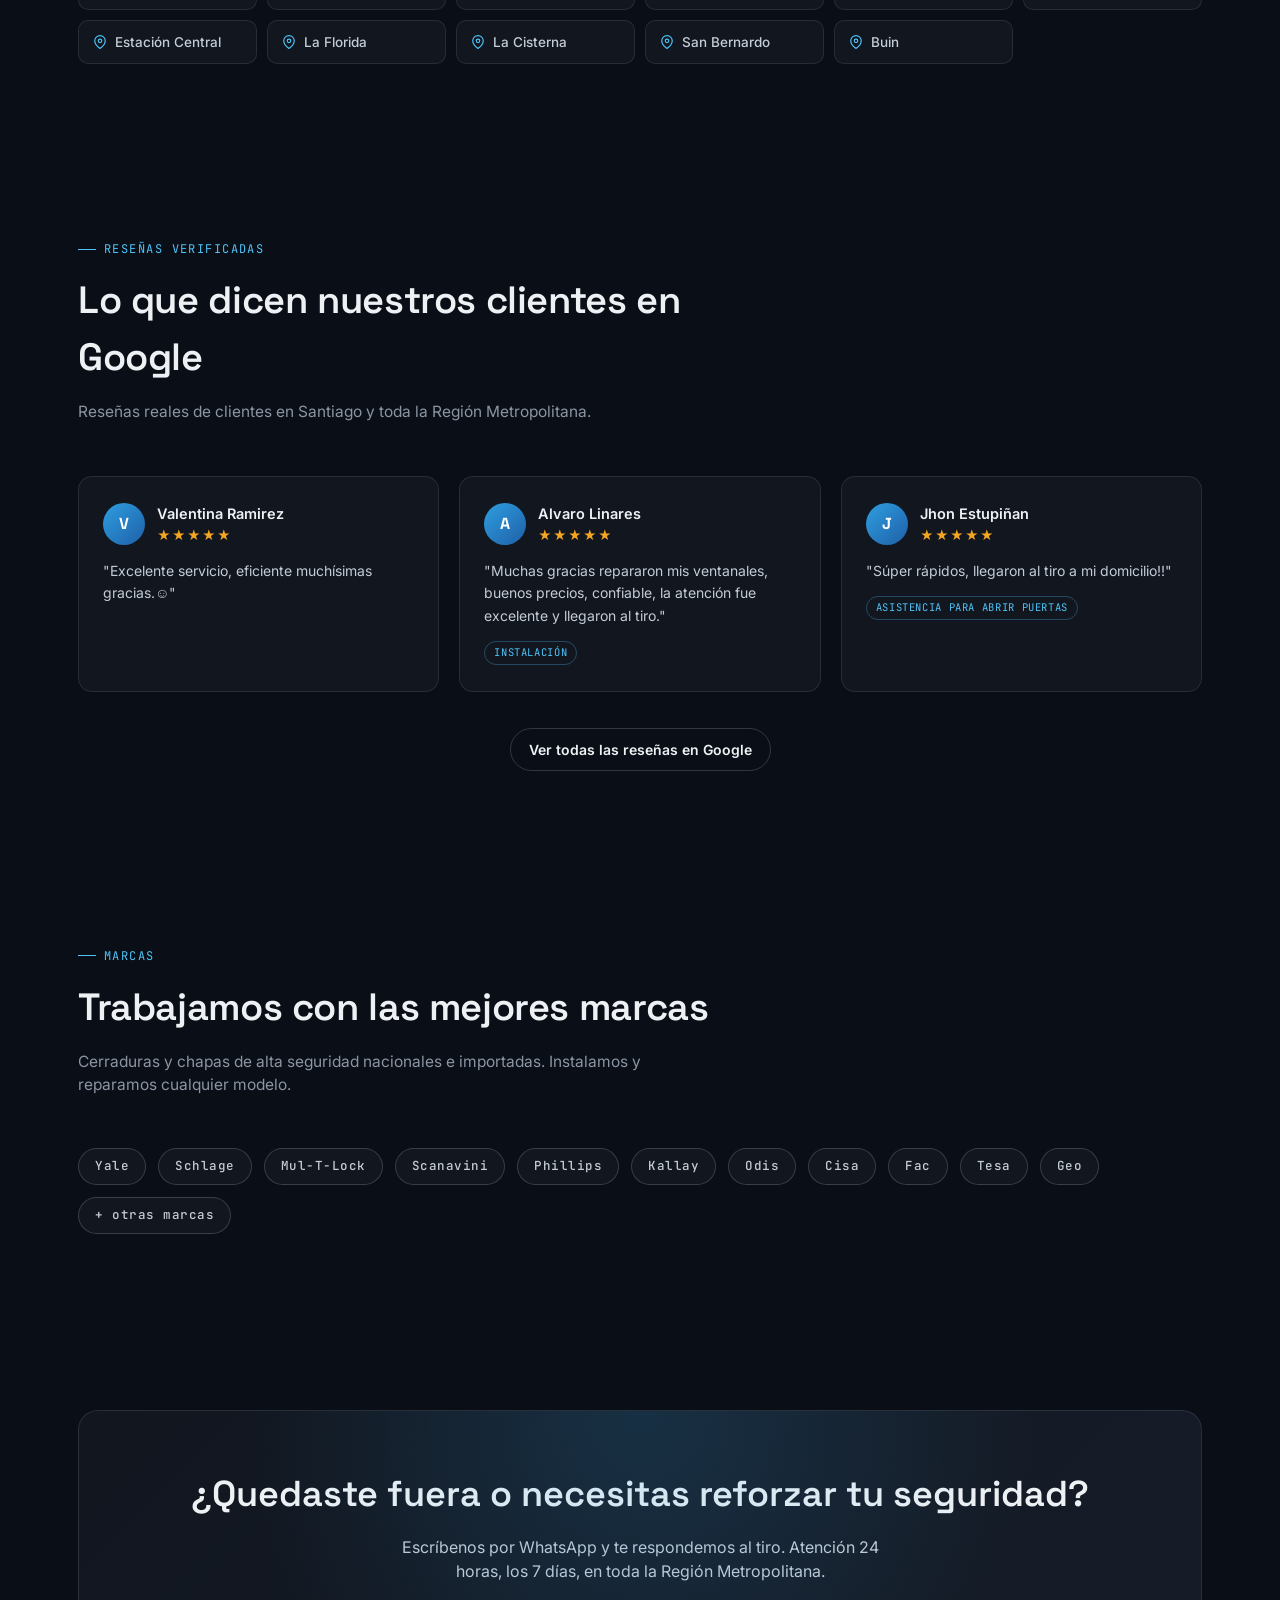
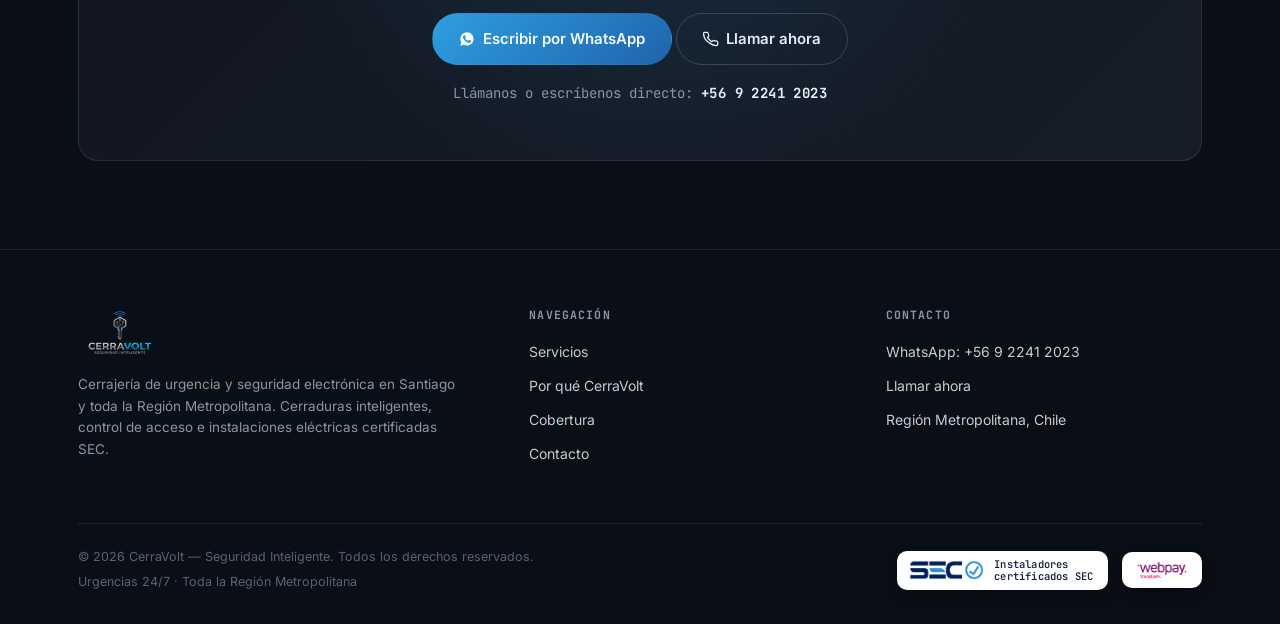
==== commit 5e87fc7f: "Update quicios-vidrios landing and rotate Google reviews - quicios-vidrios: new title/H1/lead target" ====
--- a/index.html
+++ b/index.html
@@ -3,6 +3,13 @@
 <head>
 <meta charset="UTF-8">
 <meta name="viewport" content="width=device-width, initial-scale=1.0">
+<!-- Google Tag Manager -->
+<script>(function(w,d,s,l,i){w[l]=w[l]||[];w[l].push({'gtm.start':
+new Date().getTime(),event:'gtm.js'});var f=d.getElementsByTagName(s)[0],
+j=d.createElement(s),dl=l!='dataLayer'?'&l='+l:'';j.async=true;j.src=
+'https://www.googletagmanager.com/gtm.js?id='+i+dl;f.parentNode.insertBefore(j,f);
+})(window,document,'script','dataLayer','GTM-NPRLC8XR');</script>
+<!-- End Google Tag Manager -->
 <!-- Google tag (gtag.js) -->
 <script async src="https://www.googletagmanager.com/gtag/js?id=AW-18318931266"></script>
 <script>
@@ -36,6 +43,10 @@
 <link rel="stylesheet" href="assets/css/site.css">
 </head>
 <body>
+<!-- Google Tag Manager (noscript) -->
+<noscript><iframe src="https://www.googletagmanager.com/ns.html?id=GTM-NPRLC8XR"
+height="0" width="0" style="display:none;visibility:hidden"></iframe></noscript>
+<!-- End Google Tag Manager (noscript) -->
 
 <svg class="circuit-bg" id="circuitBg" viewBox="0 0 1440 1600" preserveAspectRatio="xMidYMin slice" xmlns="http://www.w3.org/2000/svg">
   <defs>
@@ -442,7 +453,55 @@
           <p class="review-text">"Súper rápidos, llegaron al tiro a mi domicilio!!"</p>
           <span class="review-tag">Asistencia para abrir puertas</span>
         </div>
-      </div>
+        <div class="review-card">
+          <div class="review-head">
+            <div class="review-avatar">K</div>
+            <div>
+              <div class="review-name">Karla Cordero Dviasso</div>
+              <div class="review-stars">★★★★★</div>
+            </div>
+          </div>
+          <p class="review-text">"Excelente servicio, un muy buen trabajo perfecto como se requería y además muy rápido desde que se realizó la cotización hasta el montaje. Los recomiendo!"</p>
+        </div>
+        <div class="review-card">
+          <div class="review-head">
+            <div class="review-avatar">D</div>
+            <div>
+              <div class="review-name">Deinis Carolina</div>
+              <div class="review-stars">★★★★★</div>
+            </div>
+          </div>
+          <p class="review-text">"Muy buena atención y me solucionó muy rápido."</p>
+        </div>
+        <div class="review-card">
+          <div class="review-head">
+            <div class="review-avatar">V</div>
+            <div>
+              <div class="review-name">Valentina Ramirez</div>
+              <div class="review-stars">★★★★★</div>
+            </div>
+          </div>
+          <p class="review-text">"Excelente servicio, eficiente muchísimas gracias.☺️"</p>
+        </div>
+        <div class="review-card">
+          <div class="review-head">
+            <div class="review-avatar">S</div>
+            <div>
+              <div class="review-name">Stephanie Carimanp</div>
+              <div class="review-stars">★★★★★</div>
+            </div>
+          </div>
+          <p class="review-text">"¡Excelente experiencia con Cerravolt! Los contacté por una reparación urgente en la cerradura del acceso principal de nuestro cuartel, siendo 17 de septiembre casi a medianoche y respondieron rápidamente, llegaron en muy poco tiempo y solucionaron el problema. Además, se dieron el tiempo de explicarme lo ocurrido y orientarme respecto de otras mejoras y reparaciones que necesitaré realizar próximamente. Sin duda volveré a contactarlos para futuros trabajos y los recomiendo totalmente. ¡Muchas gracias por la excelente atención y por acudir tan rápido cuando los necesite!"</p>
+        </div>
+      </div>
+      <script>
+        (function(){
+          var g=document.querySelector('.reviews-grid'); if(!g) return;
+          var c=[].slice.call(g.children);
+          for(var i=c.length-1;i>0;i--){var j=Math.floor(Math.random()*(i+1)); var t=c[i]; c[i]=c[j]; c[j]=t;}
+          c.forEach(function(el,k){ g.appendChild(el); if(k>=3) el.style.display='none'; });
+        })();
+      </script>
       <div style="text-align:center; margin-top:36px;">
         <a class="btn btn-ghost" href="https://share.google/Q5XCfoD0J6TOkRFoq" target="_blank" rel="noopener">Ver todas las reseñas en Google</a>
       </div>
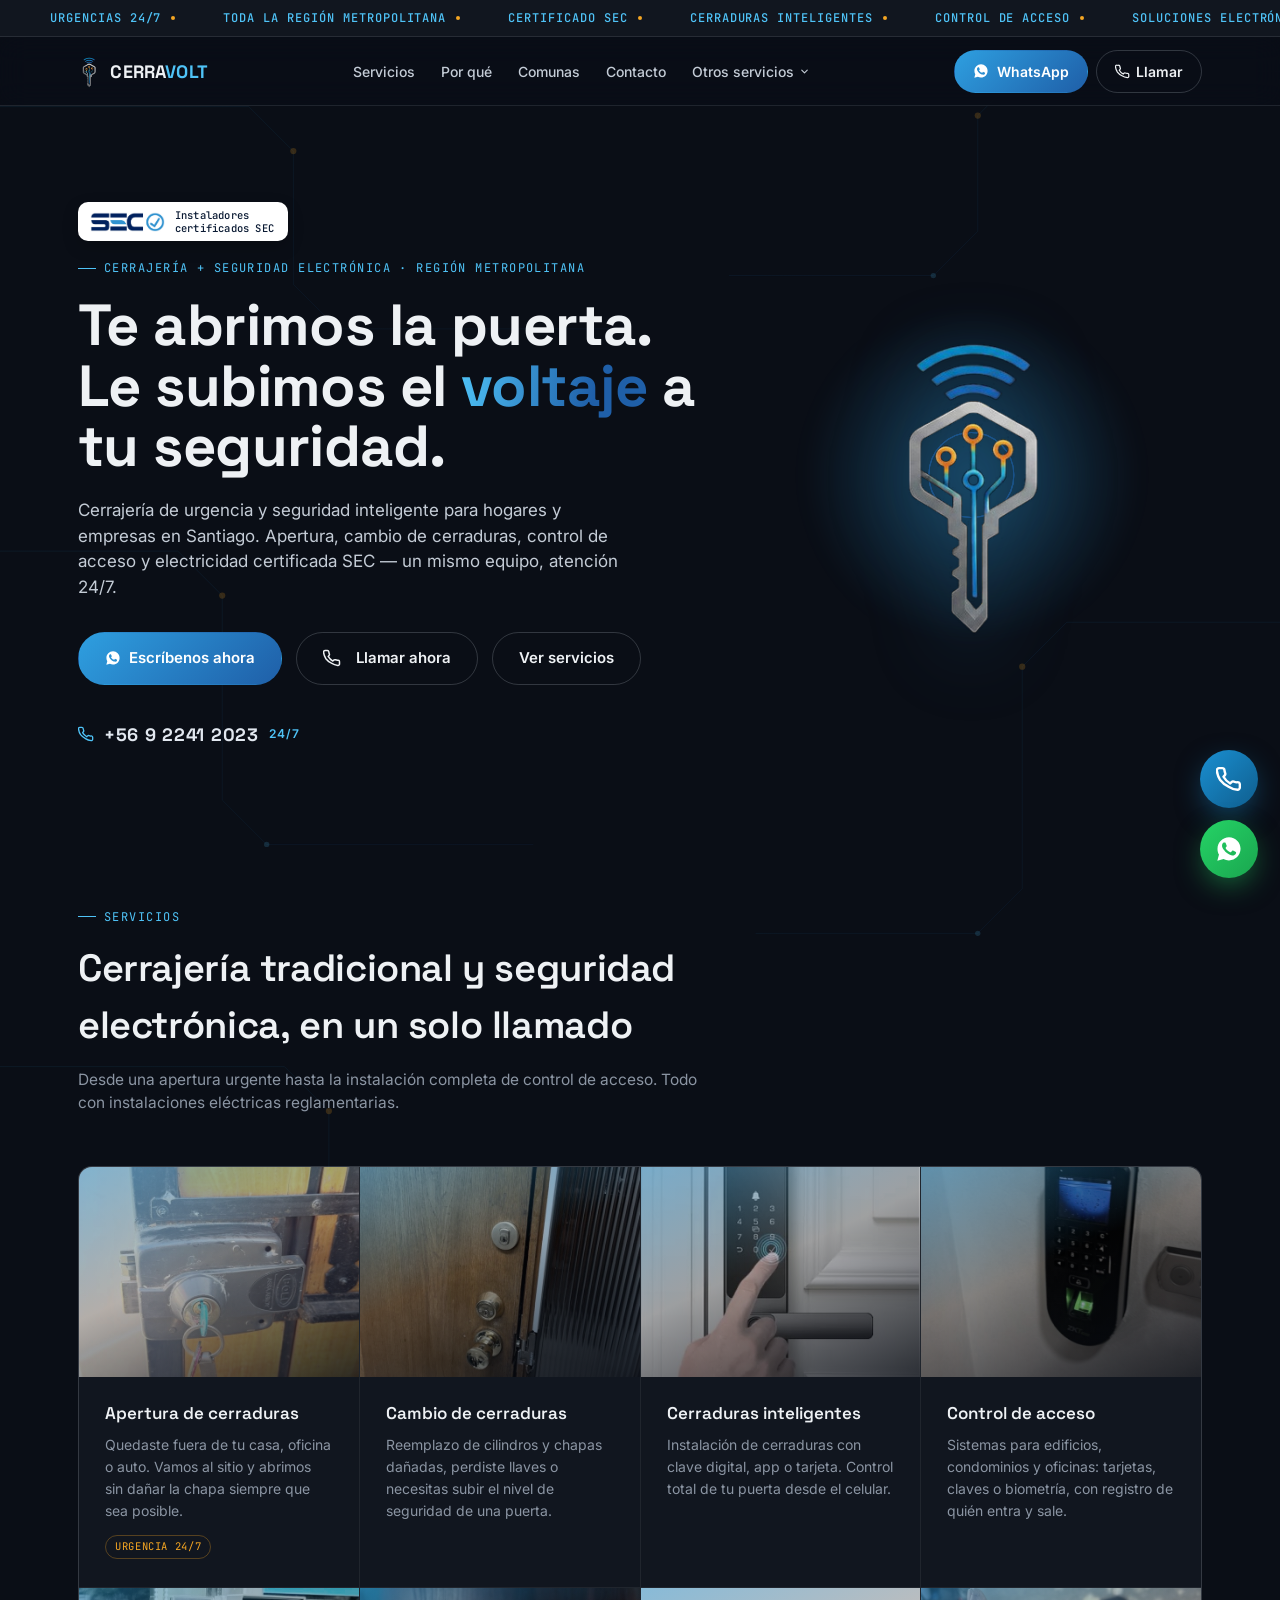
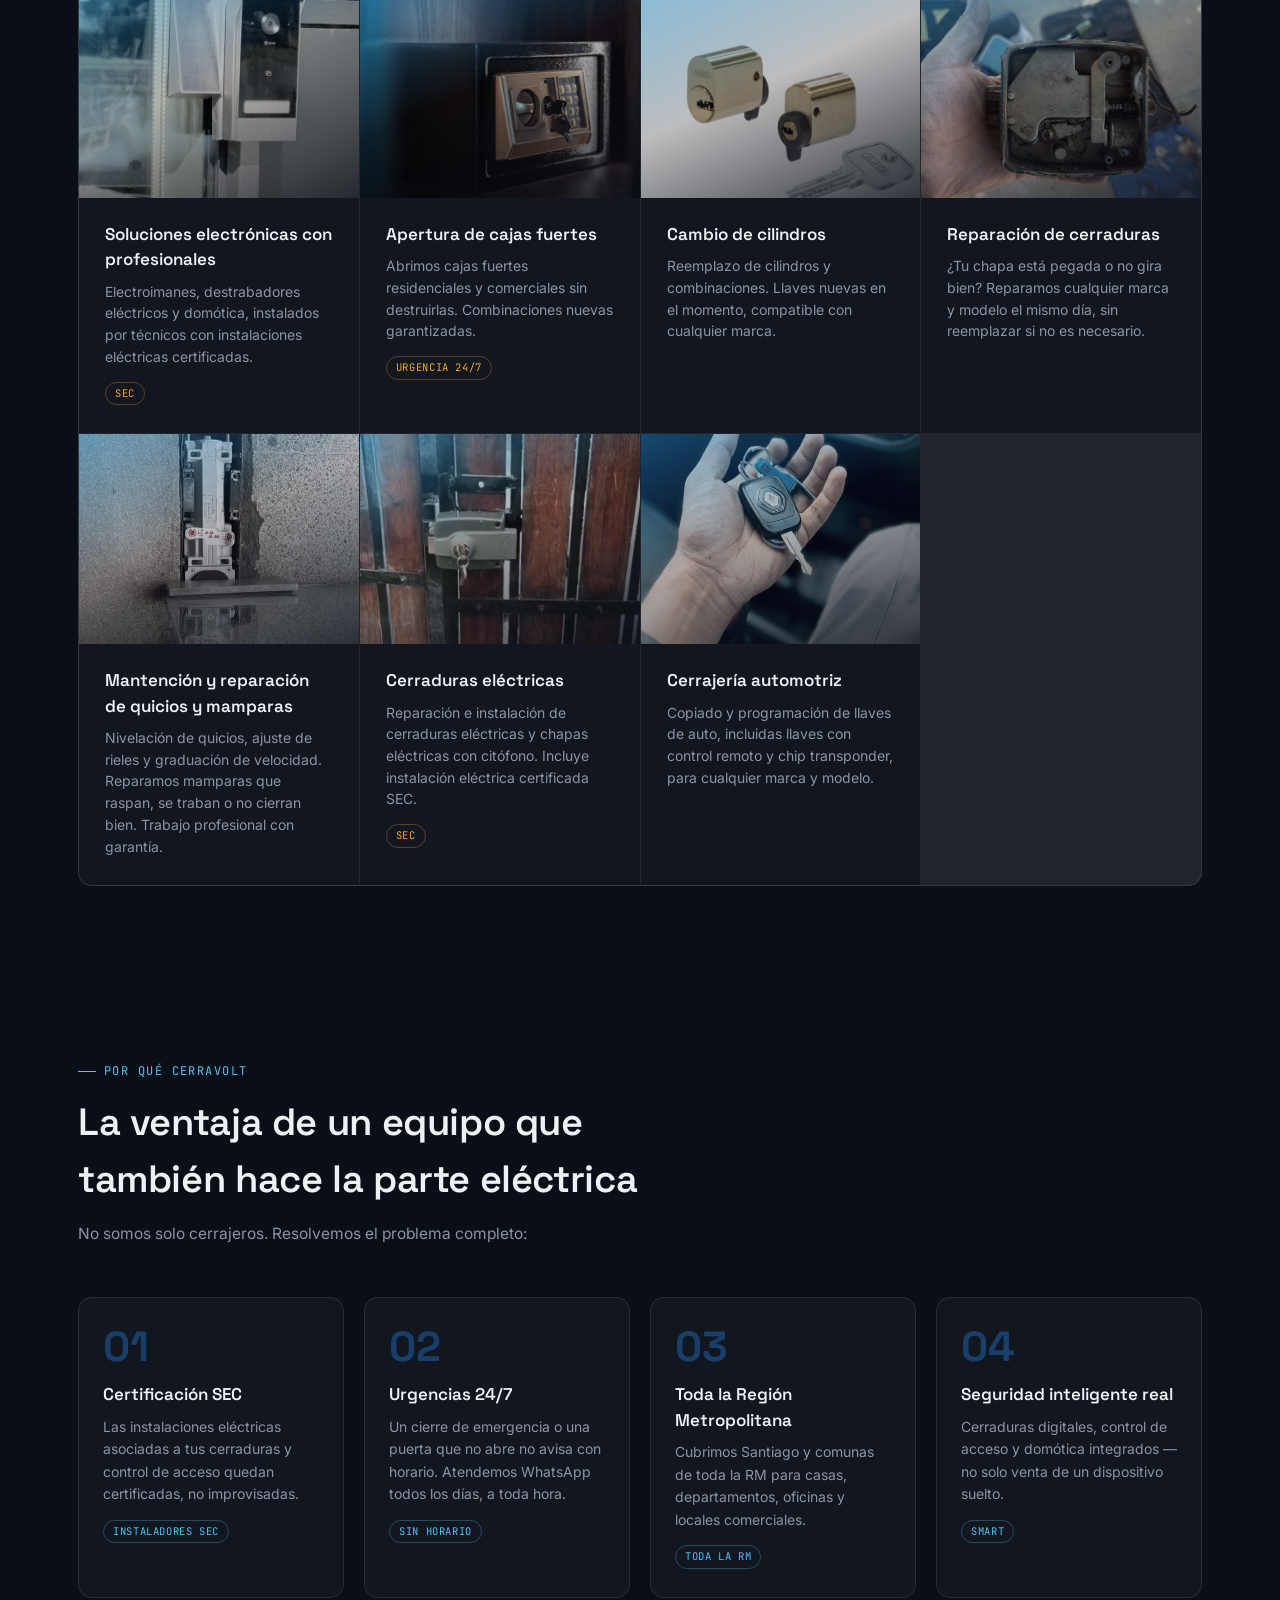
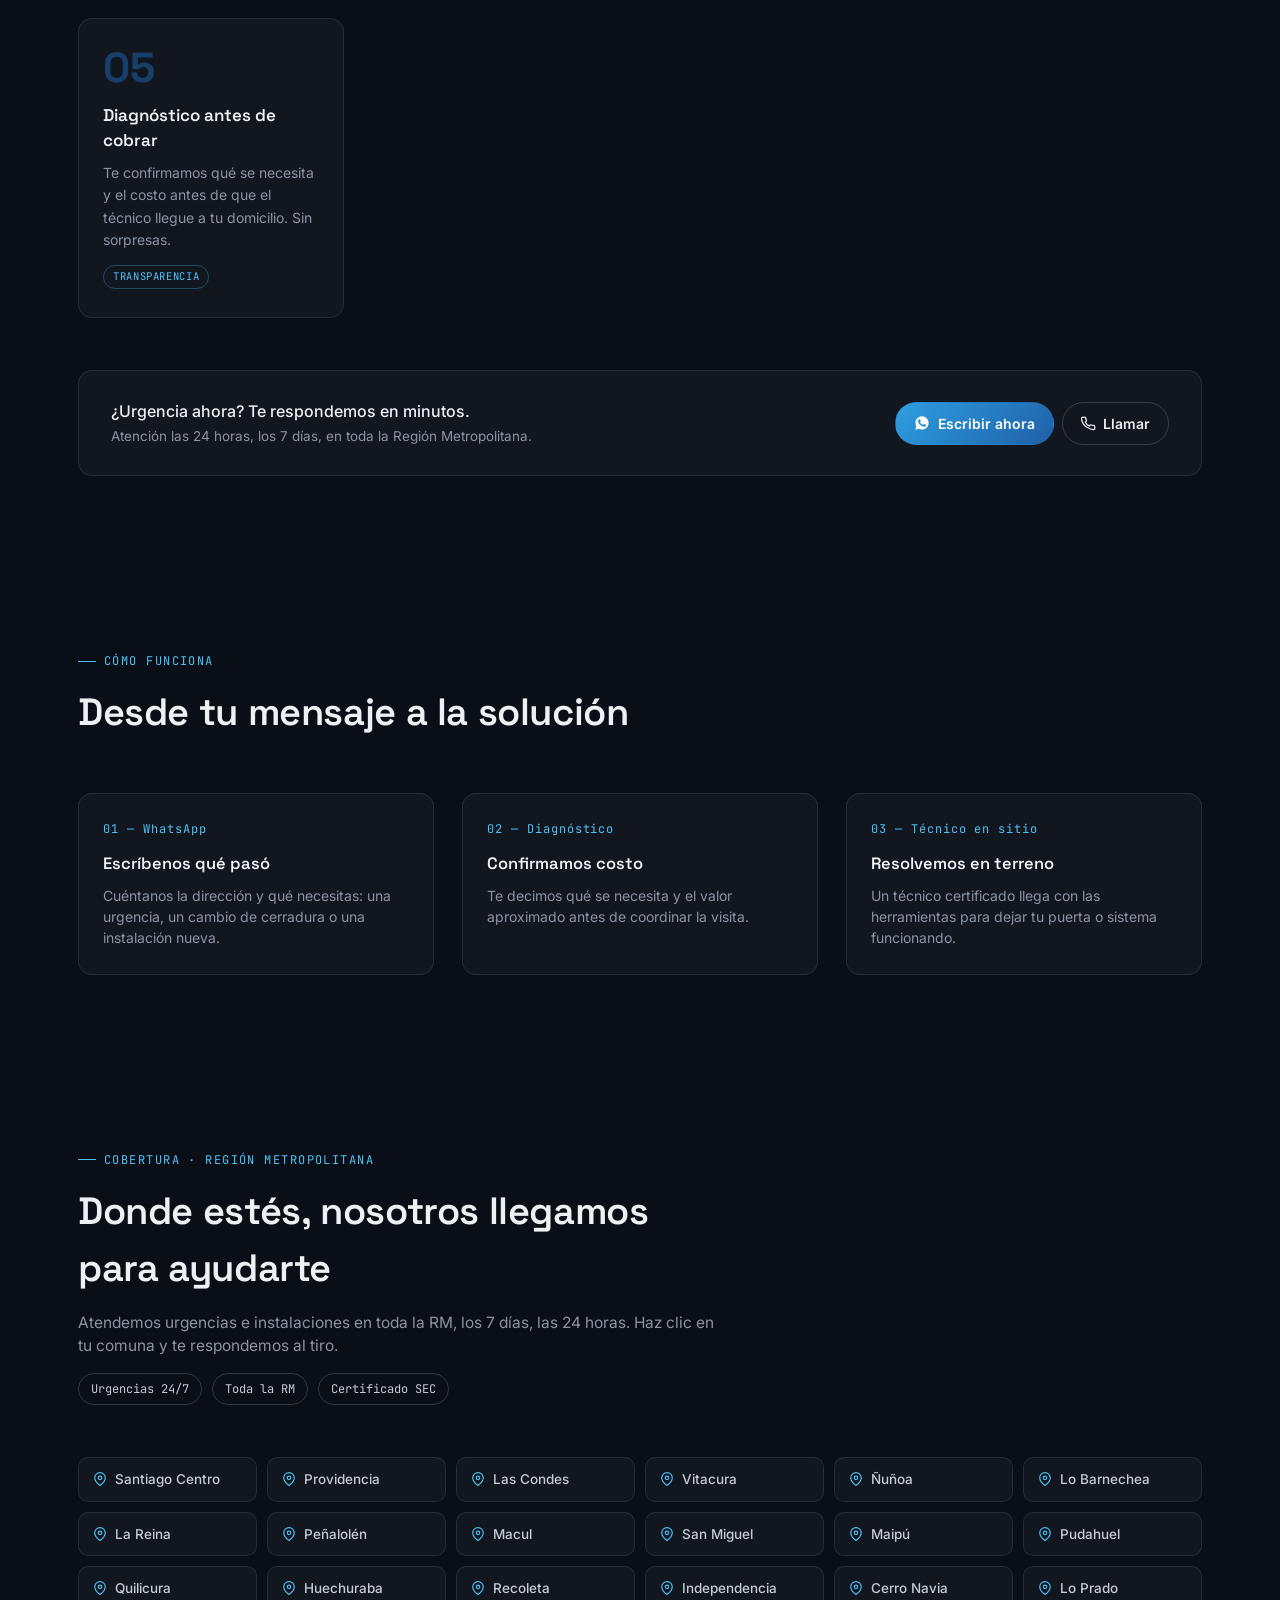
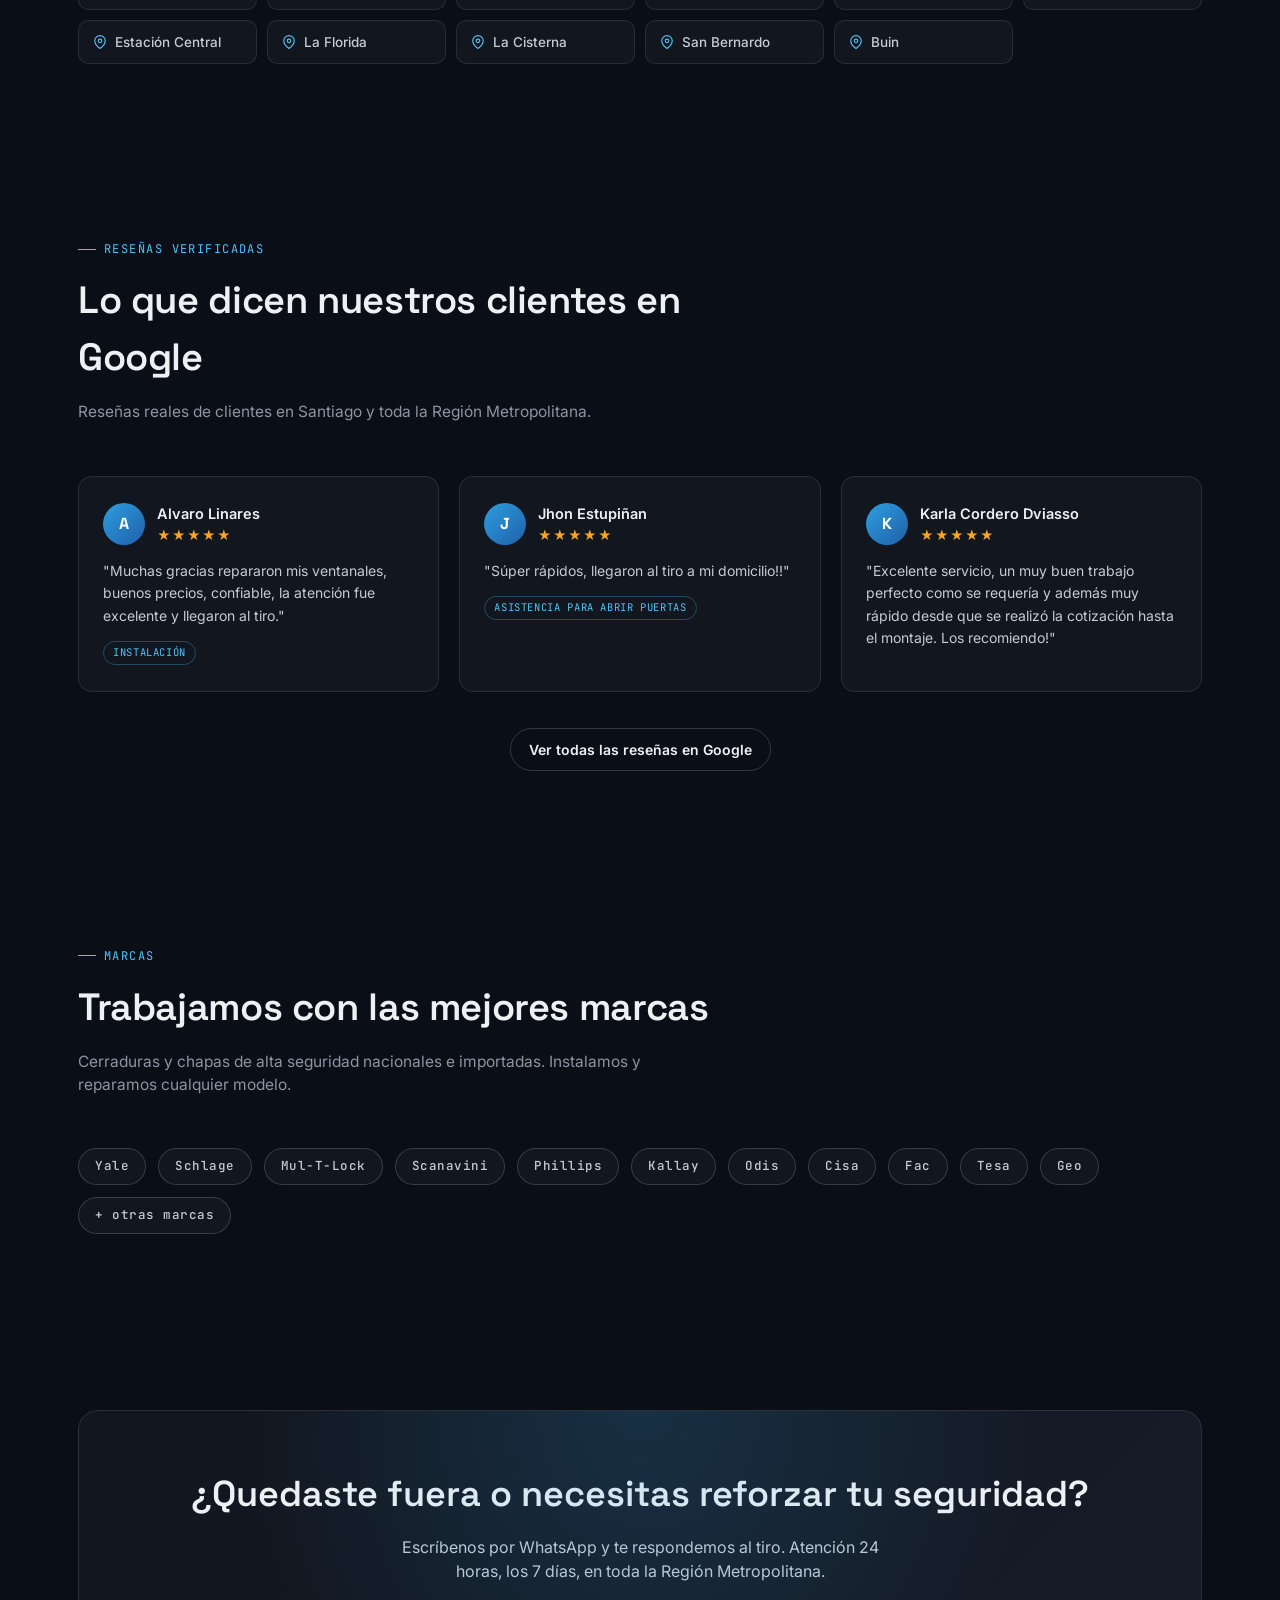
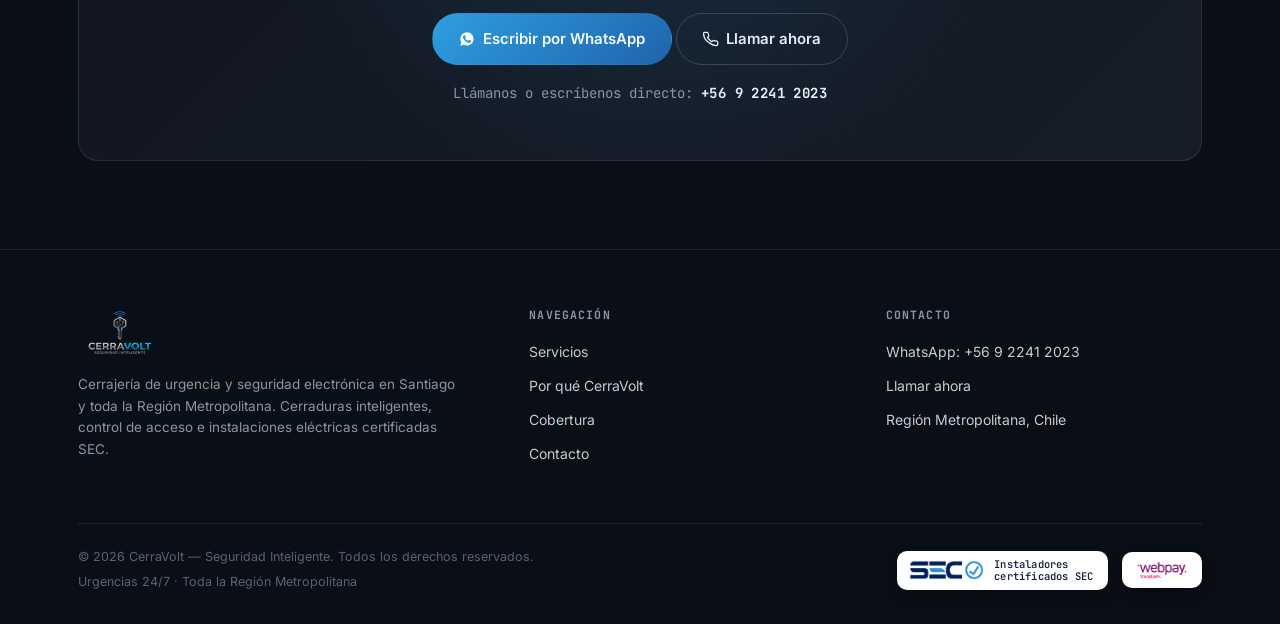
==== commit 7db0e5dd: "Add juan Castor review to rotating pool Co-Authored-By: Claude Sonnet 5.5 <noreply@anthropic.com>" ====
--- a/index.html
+++ b/index.html
@@ -493,6 +493,16 @@
           </div>
           <p class="review-text">"¡Excelente experiencia con Cerravolt! Los contacté por una reparación urgente en la cerradura del acceso principal de nuestro cuartel, siendo 17 de septiembre casi a medianoche y respondieron rápidamente, llegaron en muy poco tiempo y solucionaron el problema. Además, se dieron el tiempo de explicarme lo ocurrido y orientarme respecto de otras mejoras y reparaciones que necesitaré realizar próximamente. Sin duda volveré a contactarlos para futuros trabajos y los recomiendo totalmente. ¡Muchas gracias por la excelente atención y por acudir tan rápido cuando los necesite!"</p>
         </div>
+        <div class="review-card">
+          <div class="review-head">
+            <div class="review-avatar">J</div>
+            <div>
+              <div class="review-name">juan Castor</div>
+              <div class="review-stars">★★★★★</div>
+            </div>
+          </div>
+          <p class="review-text">"Excelente servicio de cerravolt, muy rápido y a un precio súper conveniente. Nuestras mamparas estaban en pésimo estado y las dejaron impecables en apenas 2 horas. ¡Totalmente recomendados!"</p>
+        </div>
       </div>
       <script>
         (function(){
